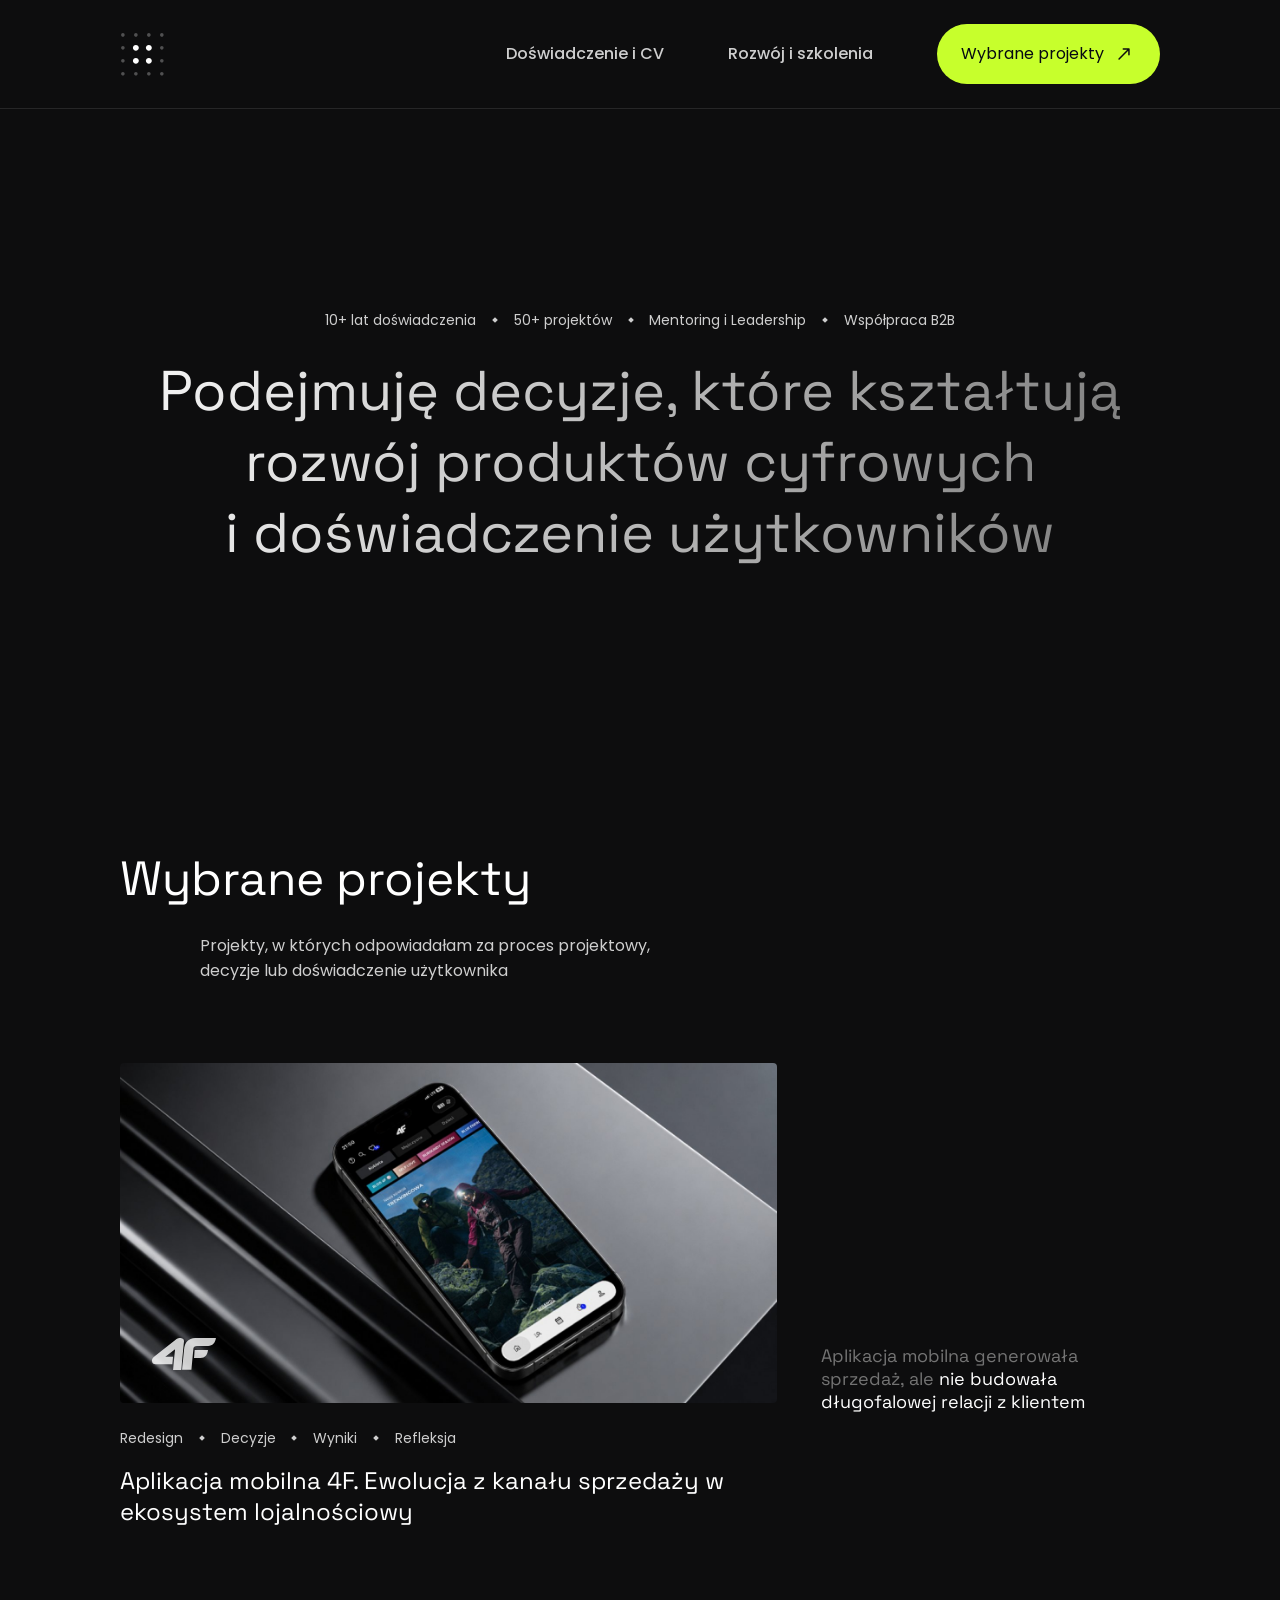
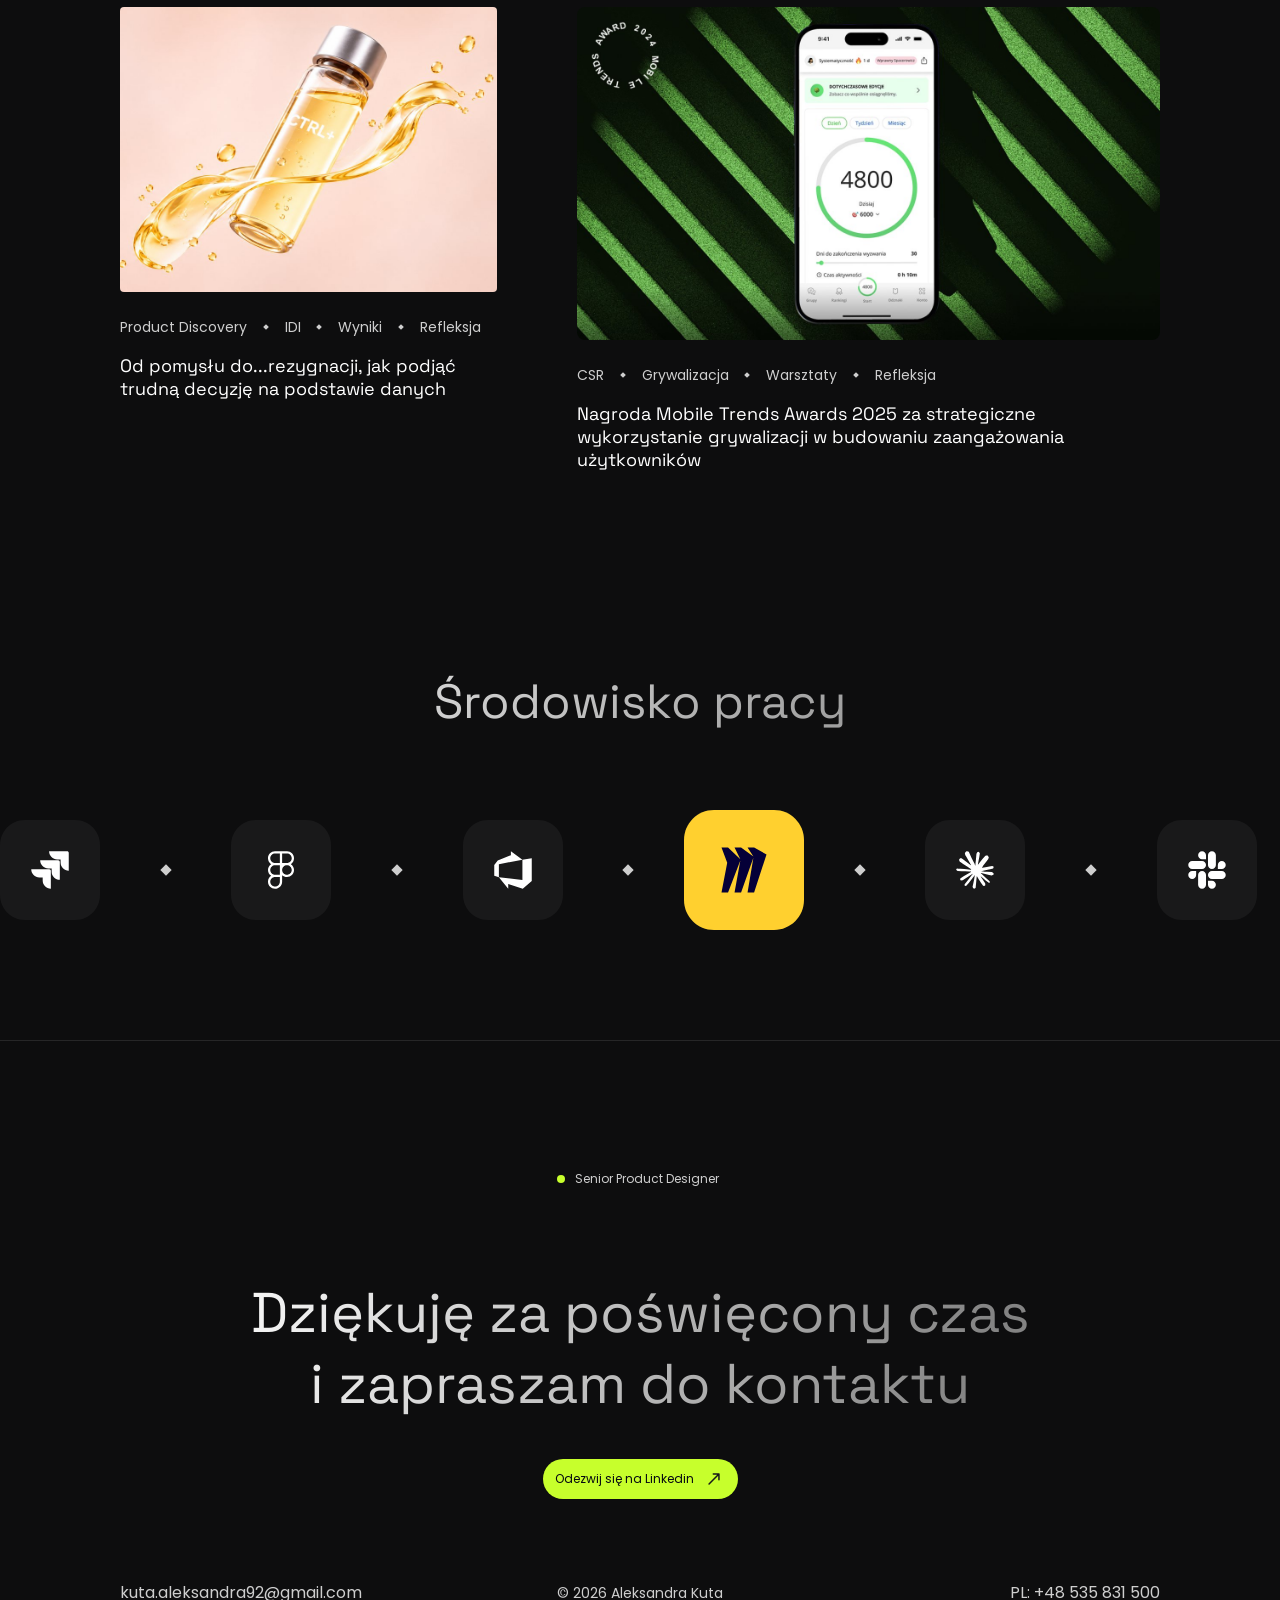
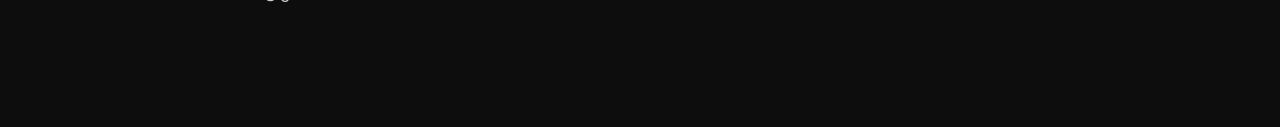
==== index.html @ 1fce52eb "Strona Główna - update" ====
<!DOCTYPE html>
<html lang="pl">
<head>
  <meta charset="UTF-8">
  <meta name="robots" content="noindex, nofollow">
  <meta name="viewport" content="width=device-width, initial-scale=1.0">
  <title>Aleksandra Kuta – Senior Product Designer</title>
  <meta name="description" content="Portfolio Aleksandry Kuty – Senior Product Designer i Team Leader. 10+ lat doświadczenia, 50+ projektów.">
  <link rel="icon" type="image/svg+xml" href="assets/favicon.svg">

  <!-- Fonty: Poppins (tekst, nawigacja) i Space Grotesk (nagłówki) -->
  <link rel="preconnect" href="https://fonts.googleapis.com">
  <link rel="preconnect" href="https://fonts.gstatic.com" crossorigin>
  <link href="https://fonts.googleapis.com/css2?family=Poppins:wght@400;500&family=Space+Grotesk:wght@400;500&display=swap" rel="stylesheet">

  <link rel="stylesheet" href="css/style.css?v=89">
</head>
<body class="page-home">

  <!-- ============ NAWIGACJA ============ -->
  <header class="site-header">
    <nav class="nav container" aria-label="Główna nawigacja">
      <a href="index.html" class="nav__logo" aria-label="Strona główna">
        <img src="assets/icons/logo.svg" alt="" width="44" height="44">
      </a>

      <button class="nav__toggle" type="button" aria-expanded="false" aria-controls="nav-menu" aria-label="Otwórz menu">
        <img src="assets/icons/menu.svg" alt="" width="24" height="24">
      </button>

      <div class="nav__menu" id="nav-menu">
        <a href="doswiadczenie.html" class="nav__link">Doświadczenie i CV</a>
        <a href="rozwoj.html" class="nav__link">Rozwój i szkolenia</a>
        <a href="#projekty" class="btn btn--cta">
          Wybrane projekty
          <img src="assets/icons/arrow-up-right.svg" alt="" width="24" height="24">
        </a>
      </div>
    </nav>
  </header>

  <main>
    <!-- ============ HEADER / HERO ============ -->
    <section class="hero" aria-labelledby="hero-title">
      <div class="hero__content container">
        <ul class="hero__tags" aria-label="W skrócie">
          <li>10+ lat doświadczenia</li>
          <li>50+ projektów</li>
          <li>Mentoring i Leadership</li>
          <li>Współpraca B2B</li>
        </ul>

        <h1 id="hero-title" class="hero__title">
          Podejmuję decyzje, które kształtują rozwój produktów cyfrowych i&nbsp;doświadczenie użytkowników
        </h1>
      </div>
    </section>

    <!-- ============ WYBRANE PROJEKTY ============ -->
    <section class="projects" id="projekty" aria-labelledby="projects-title">
      <div class="container projects__inner">
        <div class="section-head">
          <h2 id="projects-title" class="section-head__title">Wybrane projekty</h2>
          <p class="section-head__lead">Projekty, w których odpowiadałam za proces projektowy, decyzje lub doświadczenie użytkownika</p>
        </div>

        <!-- Projekt 1: 4F (duży kafel + tekst z prawej) -->
        <div class="projects__feature">
          <div class="project project--featured">
            <a href="projekty/4f.html" class="project__media" aria-label="Aplikacja mobilna 4F – zobacz projekt">
              <img src="assets/images/projekty/projekt-4f.jpg?v=2" alt="Aplikacja mobilna 4F na ekranie telefonu" width="758" height="392" loading="lazy">
              <img class="project__logo" src="assets/icons/logo-4f-kafel.svg" alt="" width="64" height="64">
            </a>
            <div class="project__body">
              <ul class="meta" aria-label="Zakres">
                <li>Redesign</li>
              <li>Decyzje</li>
              <li>Wyniki</li>
              <li>Refleksja</li>
              </ul>
              <h3 class="project__title">Aplikacja mobilna 4F. Ewolucja z kanału sprzedaży w ekosystem lojalnościowy</h3>
            </div>
          </div>
          <p class="projects__note"><span class="projects__note-muted">Aplikacja mobilna generowała sprzedaż, ale</span> nie budowała długofalowej relacji z&nbsp;klientem</p>
        </div>

        <div class="projects__row">
          <!-- Projekt 2: CTRL+ -->
          <div class="project project--small">
            <a href="projekty/ctrl.html" class="project__media" aria-label="CTRL+ – zobacz projekt">
              <img src="assets/images/projekty/projekt-ctrl.jpg?v=2" alt="Fiolka CTRL+ z płynem na różowym tle" width="435" height="329" loading="lazy">
            </a>
            <div class="project__body">
              <ul class="meta" aria-label="Zakres">
                <li>Product Discovery</li>
              <li>IDI</li>
              <li>Wyniki</li>
              <li>Refleksja</li>
              </ul>
              <h3 class="project__title">Od pomysłu do...rezygnacji, jak podjąć trudną decyzję na podstawie danych</h3>
            </div>
          </div>

          <!-- Projekt 3: Healthy Cities (Mobile Trends Awards) -->
          <div class="project project--large">
            <a href="projekty/healthy-cities.html" class="project__media" aria-label="Healthy Cities – zobacz projekt">
              <img src="assets/images/projekty/projekt-mta.jpg?v=2" alt="Ekran aplikacji z wyzwaniem krokowym i znakiem Mobile Trends Award 2024" width="685" height="392" loading="lazy">
            </a>
            <div class="project__body">
              <ul class="meta" aria-label="Zakres">
                <li>CSR</li>
              <li>Grywalizacja</li>
              <li>Warsztaty</li>
              <li>Refleksja</li>
              </ul>
              <h3 class="project__title">Nagroda Mobile Trends Awards 2025 za strategiczne wykorzystanie grywalizacji w budowaniu zaangażowania użytkowników</h3>
            </div>
          </div>
        </div>
      </div>
    </section>
    <!-- ============ ŚRODOWISKO PRACY ============ -->
    <section class="tools" aria-labelledby="tools-title">
      <div class="container">
        <h2 id="tools-title" class="tools__title">Środowisko pracy</h2>
      </div>
      <div class="tools__viewport" data-tools>
        <div class="tools__track">
          <ul class="tools__list" aria-label="Narzędzia">
            <li class="tool">
              <span class="tool__tile tool__tile--jira">
                <img class="tool__icon" src="assets/icons/narzedzia/kafle/jira.svg" alt="Jira" width="100" height="100">
                <img class="tool__icon tool__icon--color" src="assets/icons/narzedzia/kafle/jira-kolor.svg" alt="" width="100" height="100">
              </span>
            </li>
            <li class="tool">
              <span class="tool__tile tool__tile--figma">
                <img class="tool__icon" src="assets/icons/narzedzia/kafle/figma.svg" alt="Figma" width="100" height="100">
                <img class="tool__icon tool__icon--color" src="assets/icons/narzedzia/kafle/figma-kolor.svg" alt="" width="100" height="100">
              </span>
            </li>
            <li class="tool">
              <span class="tool__tile tool__tile--azure-devops">
                <img class="tool__icon" src="assets/icons/narzedzia/kafle/azure-devops.svg" alt="Azure DevOps" width="100" height="100">
                <img class="tool__icon tool__icon--color" src="assets/icons/narzedzia/kafle/azure-devops-kolor.svg" alt="" width="100" height="100">
              </span>
            </li>
            <li class="tool">
              <span class="tool__tile tool__tile--miro">
                <img class="tool__icon" src="assets/icons/narzedzia/kafle/miro.svg" alt="Miro" width="100" height="100">
                <img class="tool__icon tool__icon--color" src="assets/icons/narzedzia/kafle/miro-kolor.svg" alt="" width="100" height="100">
              </span>
            </li>
            <li class="tool">
              <span class="tool__tile tool__tile--claude">
                <img class="tool__icon" src="assets/icons/narzedzia/kafle/claude.svg" alt="Claude" width="100" height="100">
                <img class="tool__icon tool__icon--color" src="assets/icons/narzedzia/kafle/claude-kolor.svg" alt="" width="100" height="100">
              </span>
            </li>
            <li class="tool">
              <span class="tool__tile tool__tile--slack">
                <img class="tool__icon" src="assets/icons/narzedzia/kafle/slack.svg" alt="Slack" width="100" height="100">
                <img class="tool__icon tool__icon--color" src="assets/icons/narzedzia/kafle/slack-kolor.png" alt="" width="100" height="100">
              </span>
            </li>
            <li class="tool">
              <span class="tool__tile tool__tile--adobe">
                <img class="tool__icon" src="assets/icons/narzedzia/kafle/adobe.svg" alt="Adobe Creative Cloud" width="100" height="100">
                <img class="tool__icon tool__icon--color" src="assets/icons/narzedzia/kafle/adobe-kolor.svg" alt="" width="100" height="100">
              </span>
            </li>
          </ul>
          <ul class="tools__list" aria-hidden="true">
            <li class="tool">
              <span class="tool__tile tool__tile--jira">
                <img class="tool__icon" src="assets/icons/narzedzia/kafle/jira.svg" alt="" width="100" height="100">
                <img class="tool__icon tool__icon--color" src="assets/icons/narzedzia/kafle/jira-kolor.svg" alt="" width="100" height="100">
              </span>
            </li>
            <li class="tool">
              <span class="tool__tile tool__tile--figma">
                <img class="tool__icon" src="assets/icons/narzedzia/kafle/figma.svg" alt="" width="100" height="100">
                <img class="tool__icon tool__icon--color" src="assets/icons/narzedzia/kafle/figma-kolor.svg" alt="" width="100" height="100">
              </span>
            </li>
            <li class="tool">
              <span class="tool__tile tool__tile--azure-devops">
                <img class="tool__icon" src="assets/icons/narzedzia/kafle/azure-devops.svg" alt="" width="100" height="100">
                <img class="tool__icon tool__icon--color" src="assets/icons/narzedzia/kafle/azure-devops-kolor.svg" alt="" width="100" height="100">
              </span>
            </li>
            <li class="tool">
              <span class="tool__tile tool__tile--miro">
                <img class="tool__icon" src="assets/icons/narzedzia/kafle/miro.svg" alt="" width="100" height="100">
                <img class="tool__icon tool__icon--color" src="assets/icons/narzedzia/kafle/miro-kolor.svg" alt="" width="100" height="100">
              </span>
            </li>
            <li class="tool">
              <span class="tool__tile tool__tile--claude">
                <img class="tool__icon" src="assets/icons/narzedzia/kafle/claude.svg" alt="" width="100" height="100">
                <img class="tool__icon tool__icon--color" src="assets/icons/narzedzia/kafle/claude-kolor.svg" alt="" width="100" height="100">
              </span>
            </li>
            <li class="tool">
              <span class="tool__tile tool__tile--slack">
                <img class="tool__icon" src="assets/icons/narzedzia/kafle/slack.svg" alt="" width="100" height="100">
                <img class="tool__icon tool__icon--color" src="assets/icons/narzedzia/kafle/slack-kolor.png" alt="" width="100" height="100">
              </span>
            </li>
            <li class="tool">
              <span class="tool__tile tool__tile--adobe">
                <img class="tool__icon" src="assets/icons/narzedzia/kafle/adobe.svg" alt="" width="100" height="100">
                <img class="tool__icon tool__icon--color" src="assets/icons/narzedzia/kafle/adobe-kolor.svg" alt="" width="100" height="100">
              </span>
            </li>
          </ul>
          <ul class="tools__list" aria-hidden="true">
            <li class="tool">
              <span class="tool__tile tool__tile--jira">
                <img class="tool__icon" src="assets/icons/narzedzia/kafle/jira.svg" alt="" width="100" height="100">
                <img class="tool__icon tool__icon--color" src="assets/icons/narzedzia/kafle/jira-kolor.svg" alt="" width="100" height="100">
              </span>
            </li>
            <li class="tool">
              <span class="tool__tile tool__tile--figma">
                <img class="tool__icon" src="assets/icons/narzedzia/kafle/figma.svg" alt="" width="100" height="100">
                <img class="tool__icon tool__icon--color" src="assets/icons/narzedzia/kafle/figma-kolor.svg" alt="" width="100" height="100">
              </span>
            </li>
            <li class="tool">
              <span class="tool__tile tool__tile--azure-devops">
                <img class="tool__icon" src="assets/icons/narzedzia/kafle/azure-devops.svg" alt="" width="100" height="100">
                <img class="tool__icon tool__icon--color" src="assets/icons/narzedzia/kafle/azure-devops-kolor.svg" alt="" width="100" height="100">
              </span>
            </li>
            <li class="tool">
              <span class="tool__tile tool__tile--miro">
                <img class="tool__icon" src="assets/icons/narzedzia/kafle/miro.svg" alt="" width="100" height="100">
                <img class="tool__icon tool__icon--color" src="assets/icons/narzedzia/kafle/miro-kolor.svg" alt="" width="100" height="100">
              </span>
            </li>
            <li class="tool">
              <span class="tool__tile tool__tile--claude">
                <img class="tool__icon" src="assets/icons/narzedzia/kafle/claude.svg" alt="" width="100" height="100">
                <img class="tool__icon tool__icon--color" src="assets/icons/narzedzia/kafle/claude-kolor.svg" alt="" width="100" height="100">
              </span>
            </li>
            <li class="tool">
              <span class="tool__tile tool__tile--slack">
                <img class="tool__icon" src="assets/icons/narzedzia/kafle/slack.svg" alt="" width="100" height="100">
                <img class="tool__icon tool__icon--color" src="assets/icons/narzedzia/kafle/slack-kolor.png" alt="" width="100" height="100">
              </span>
            </li>
            <li class="tool">
              <span class="tool__tile tool__tile--adobe">
                <img class="tool__icon" src="assets/icons/narzedzia/kafle/adobe.svg" alt="" width="100" height="100">
                <img class="tool__icon tool__icon--color" src="assets/icons/narzedzia/kafle/adobe-kolor.svg" alt="" width="100" height="100">
              </span>
            </li>
          </ul>
        </div>
      </div>
    </section>
  </main>

  <!-- ============ STOPKA ============ -->
  <footer class="home-footer">
    <div class="container home-footer__inner">
      <p class="home-footer__tag"><span class="home-footer__dot" aria-hidden="true"></span>Senior Product Designer</p>
      <div class="home-footer__main">
        <p class="home-footer__title">Dziękuję za poświęcony czas i&nbsp;zapraszam do kontaktu</p>
        <a href="https://www.linkedin.com/in/aleksandrakuta92" class="btn btn--cta home-footer__cta" target="_blank" rel="noopener">
          Odezwij się na Linkedin
          <img src="assets/icons/arrow-up-right-dark.svg" alt="" width="24" height="24">
        </a>
      </div>
      <div class="home-footer__bottom">
        <a class="home-footer__contact" href="mailto:kuta.aleksandra92@gmail.com">kuta.aleksandra92@gmail.com</a>
        <p class="home-footer__copy">© 2026 Aleksandra Kuta</p>
        <a class="home-footer__contact home-footer__contact--end" href="tel:+48535831500">PL: +48 535 831 500</a>
      </div>
    </div>
  </footer>

  <script src="js/main.js?v=89"></script>
</body>
</html>
---- css/style.css ----
/* =========================================================
   Portfolio – Aleksandra Kuta
   Tokeny (zmienne) przeniesione 1:1 z Figmy (plik „Redesign”)
   ========================================================= */
:root {
  /* Kolory */
  --color-bg-primary: #0d0d0e;
  --color-bg-accent: #c7ff2c;
  --color-bg-secondary: #111112;
  --color-bg-surface: #161616;
  --color-surface-fill: #141517;
  --color-bg-tag: #181919;
  --color-border-subtle: #303031;
  --color-text-primary: #ffffff;
  --color-text-secondary: rgba(255, 255, 255, 0.8);
  --color-text-accent: #737373;
  --color-text-tertiary: #8f8f8f;
  --color-divider: #303031;
  --color-border-nav: rgba(255, 255, 255, 0.1);
  --color-button-secondary-bg-2: rgba(75, 84, 92, 0.4);
  --color-button-secondary-border: #4b545c;
  --color-button-secondary-bg: rgba(255, 255, 255, 0.05);
  --color-text-on-accent: #060a12;
  --color-accent-glow: rgba(215, 238, 149, 0.6);

  /* Typografia */
  --font-body: "Poppins", system-ui, sans-serif;
  --font-heading: "Space Grotesk", system-ui, sans-serif;
  --font-size-xs: 12px;
  --font-size-sm: 14px;
  --font-size-md: 16px;
  --font-size-lg: 24px;
  --font-size-2xl: 32px;
  --font-size-3xl: 48px;
  --font-size-4xl: 56px;

  /* Odstępy */
  --spacing-4: 4px;
  --spacing-8: 8px;
  --spacing-12: 12px;
  --spacing-16: 16px;
  --spacing-20: 20px;
  --spacing-24: 24px;
  --spacing-32: 32px;
  --spacing-40: 40px;
  --spacing-48: 48px;
  --spacing-56: 56px;
  --spacing-64: 64px;
  --spacing-80: 80px;
  --spacing-88: 88px;
  --spacing-100: 100px;
  --spacing-120: 120px;

  /* Zaokrąglenia */
  --radius-4: 4px;
  --radius-8: 8px;
  --radius-12: 12px;
  --radius-16: 16px;
  --radius-24: 24px;
  --radius-32: 32px;
  --radius-40: 40px;

  /* Layout */
  --page-max: none; /* 29.10: strona skaluje się na każdą szerokość, boki stałe 120 px (--page-gutter) */
  --page-gutter: var(--spacing-120);
}

/* ---------- Reset ---------- */
*, *::before, *::after { box-sizing: border-box; }
html, body { margin: 0; padding: 0; }
h1, p, ul { margin: 0; padding: 0; }
ul { list-style: none; }
img { display: block; max-width: 100%; }
a { color: inherit; text-decoration: none; }

body {
  background: var(--color-bg-primary);
  color: var(--color-text-primary);
  font-family: var(--font-body);
  font-size: var(--font-size-md);
  -webkit-font-smoothing: antialiased;
}

:focus-visible {
  outline: 2px solid var(--color-bg-accent);
  outline-offset: 4px;
  border-radius: 4px;
}

.container {
  width: 100%;
  max-width: var(--page-max);
  margin-inline: auto;
  padding-inline: var(--page-gutter);
}

/* ---------- Przycisk CTA ---------- */
.btn {
  display: inline-flex;
  align-items: center;
  justify-content: center;
  gap: var(--spacing-8);
  font-family: var(--font-body);
  font-size: var(--font-size-md);
  font-weight: 400;
  line-height: 28px;
  white-space: nowrap;
}
.btn--cta {
  padding: var(--spacing-16) var(--spacing-24);
  border-radius: var(--radius-32);
  background: var(--color-bg-accent);
  color: var(--color-text-on-accent);
}

/* ---------- Nawigacja ---------- */
.site-header {
  border-bottom: 1px solid var(--color-border-nav);
}
.nav {
  display: flex;
  align-items: center;
  gap: var(--spacing-64);
  padding-block: var(--spacing-24);
}
.nav__logo { flex: 1 0 0; }
.nav__logo img { width: 44px; height: 44px; }

.nav__menu {
  display: flex;
  align-items: center;
  gap: var(--spacing-64);
}
.nav__link {
  font-weight: 500;
  line-height: 28px;
  color: var(--color-text-secondary);
  white-space: nowrap;
}

.nav__toggle { display: none; }

/* ---------- Hero / header (Strona Główna) ---------- */
/* 12.11 – nowy header (Figma 3300:8854): wyśrodkowane tagi + tytuł, bez grafiki w tle; nawigacja leży na headerze */
.page-home .site-header {
  position: absolute;
  top: 0;
  left: 0;
  right: 0;
  z-index: 2;
}

.hero {
  display: flex;
  flex-direction: column;
  justify-content: center;
  height: 768px;
  padding-top: 108px; /* wysokość nawigacji; treść wyśrodkowana w pozostałej części (200 / 201 px jak w Figmie) */
  background: var(--color-bg-primary);
}
.hero__content {
  display: flex;
  flex-direction: column;
  align-items: center;
  gap: var(--spacing-24);
  text-align: center;
}
/* Tagi oddzielone kwadratami 4×4 obróconymi o 45° (romby) */
.hero__tags,
.meta {
  display: flex;
  flex-wrap: wrap;
  align-items: center;
  gap: var(--spacing-8) var(--spacing-16);
  font-size: var(--font-size-sm);
  line-height: 22px;
  color: var(--color-text-secondary);
}
.hero__tags { justify-content: center; }
.hero__tags > li,
.meta > li {
  display: flex;
  align-items: center;
  gap: var(--spacing-16);
  white-space: nowrap;
}
.hero__tags > li + li::before,
.meta > li + li::before {
  content: "";
  flex: none;
  width: 4px;
  height: 4px;
  margin-inline: 0.83px; /* romb ma 5,66 px szerokości – odstępy jak w Figmie */
  background: rgba(255, 255, 255, 0.8);
  transform: rotate(45deg);
}
.hero__title {
  max-width: 1200px;
  font-family: var(--font-heading);
  font-size: var(--font-size-4xl);
  font-weight: 400;
  line-height: normal;
  background-image: linear-gradient(102.6deg, #f7f7f7 0.64%, #838383 92.03%);
  -webkit-background-clip: text;
  background-clip: text;
  color: transparent;
}

/* ---------- Sekcja: Wybrane projekty (12.11 – Figma 2981:7096) ---------- */
.projects { background: var(--color-bg-primary); }
.projects__inner {
  display: flex;
  flex-direction: column;
  gap: var(--spacing-80);
  padding-top: var(--spacing-80);
  padding-bottom: var(--spacing-120);
}

.section-head {
  display: flex;
  flex-direction: column;
  gap: var(--spacing-24);
}
.section-head__title {
  margin: 0;
  font-family: var(--font-heading);
  font-size: var(--font-size-3xl);
  font-weight: 400;
  line-height: normal;
}
.section-head__lead {
  max-width: 538px;
  padding-left: var(--spacing-80);
  color: var(--color-text-secondary);
  line-height: normal;
}

/* Kafel projektu */
.project {
  display: flex;
  flex-direction: column;
  gap: var(--spacing-24);
  color: var(--color-text-primary);
}
.project__media {
  position: relative;
  display: block;
  overflow: hidden;
  border-radius: var(--radius-4);
  background: var(--color-bg-surface);
}
.project__media img {
  width: 100%;
  height: 100%;
  object-fit: cover;
}
/* Logo 4F na zdjęciu (64 px, krycie 80%, 32 px od lewej, 19 px od dołu) */
.project__media .project__logo {
  position: absolute;
  left: var(--spacing-32);
  bottom: 4.847%; /* 19 z 392 – skaluje się razem z kaflem */
  width: 64px;
  height: 64px;
  opacity: 0.8;
}
.project__body {
  display: flex;
  flex-direction: column;
  gap: var(--spacing-16);
}
.project__title {
  margin: 0;
  font-family: var(--font-heading);
  font-size: 18px;
  font-weight: 400;
  line-height: normal;
}

/* 1. Kafel 4F + tekst z prawej, wyrównane do dołu */
.projects__feature {
  display: flex;
  align-items: flex-end;
  gap: 44px;
}
.project--featured { flex: 0 0 63.1667%; } /* 758 z 1200 – skaluje się z szerokością strony */
.project--featured .project__media { height: auto; aspect-ratio: 758 / 392; }
.project--featured .project__body { padding-right: var(--spacing-40); }
.project--featured .meta { max-width: 398px; }
.project--featured .project__title { font-size: var(--font-size-lg); }
.projects__note {
  flex: 1 0 0;
  padding: 0 var(--spacing-64) 114px 0;
  font-family: var(--font-heading);
  font-size: 18px;
  line-height: normal;
}
.projects__note-muted { color: var(--color-text-accent); }

/* 2. i 3. – rząd dwóch kafli */
.projects__row {
  display: flex;
  align-items: flex-start;
  gap: var(--spacing-80);
}
.project--small { flex: 0 0 36.25%; } /* 435 z 1200 */
.project--small .project__media { height: auto; aspect-ratio: 435 / 329; }
.project--large { flex: 1 0 0; }
.project--large .project__media { height: auto; aspect-ratio: 685 / 392; border-radius: var(--radius-8); }

/* ---------- Sekcja: Środowisko pracy (12.11 – Figma 3395:4577 / kolor 3395:4617 / środek 3395:4729) ---------- */
/* Pasek kafli przesuwa się sam w pętli (jak cytaty CTRL+); kafel na środku ekranu powiększa się o 20% i przechodzi w wersję kolorową (js/main.js [data-tools]) */
.tools {
  display: flex;
  flex-direction: column;
  gap: var(--spacing-48);
  padding-block: var(--spacing-80);
  background: var(--color-bg-primary);
}
.tools__title {
  margin: 0;
  font-family: var(--font-heading);
  font-size: var(--font-size-3xl);
  font-weight: 400;
  line-height: normal;
  text-align: center;
  background-image: linear-gradient(127.97deg, #f7f7f7 0.64%, #838383 92.03%);
  -webkit-background-clip: text;
  background-clip: text;
  color: transparent;
}
.tools__viewport { overflow: hidden; padding-block: var(--spacing-40); }
.tools__track {
  display: flex;
  width: max-content;
  animation: tools-scroll 40.5s linear infinite; /* ok. 40 px/s jak cytaty CTRL+ (zestaw 7 kafli = 1619 px), kafel co ok. 5,8 s */
}
.tools__list { display: flex; align-items: center; }
/* Kafel 100 + 60 + romb 8×8 (11,31 px) + 60 */
.tool {
  display: flex;
  align-items: center;
  gap: 60px;
  padding-right: 60px;
}
.tool::after {
  content: "";
  flex: none;
  width: 8px;
  height: 8px;
  margin-inline: 1.66px; /* romb ma 11,31 px szerokości */
  background: rgba(255, 255, 255, 0.8);
  transform: rotate(45deg);
}
.tool__tile {
  position: relative;
  display: block;
  flex: none;
  width: 100px;
  height: 100px;
  transition: transform 0.6s cubic-bezier(.22, 1, .36, 1);
}
.tool__icon {
  position: absolute;
  inset: 0;
  width: 100px;
  height: 100px;
  max-width: none;
}
.tool__icon--color {
  opacity: 0;
  transition: opacity 0.6s ease;
}
.tool.is-active .tool__tile { transform: scale(1.2); }
.tool.is-active .tool__icon--color { opacity: 1; }
@keyframes tools-scroll { to { transform: translateX(-33.3333%); } }

/* ---------- Stopka Strony Głównej (12.11 – Figma 3395:3358) ---------- */
.home-footer {
  border-top: 1px solid var(--color-border-nav);
  background: var(--color-bg-primary);
}
.home-footer__inner {
  display: flex;
  flex-direction: column;
  align-items: center;
  gap: var(--spacing-80);
  padding-block: var(--spacing-120);
}
.home-footer__tag {
  display: flex;
  align-items: center;
  gap: 10px;
  padding: var(--spacing-8) var(--spacing-16) var(--spacing-8) var(--spacing-12);
  font-size: var(--font-size-xs);
  line-height: 20px;
  color: var(--color-text-secondary);
  white-space: nowrap;
}
.home-footer__dot {
  flex: none;
  width: 8px;
  height: 8px;
  border-radius: 50%;
  background: var(--color-bg-accent);
}
.home-footer__main {
  display: flex;
  flex-direction: column;
  align-items: center;
  gap: var(--spacing-40);
  width: 100%;
}
.home-footer__title {
  max-width: 800px;
  font-family: var(--font-heading);
  font-size: var(--font-size-4xl);
  font-weight: 400;
  line-height: normal;
  text-align: center;
  background-image: linear-gradient(102.6deg, #f7f7f7 0.64%, #838383 92.03%);
  -webkit-background-clip: text;
  background-clip: text;
  color: transparent;
}
/* Przycisk CTA, rozmiar small */
.home-footer__cta {
  padding: var(--spacing-8) var(--spacing-12);
  font-size: var(--font-size-xs);
  line-height: 20px;
}
.home-footer__bottom {
  display: flex;
  align-items: center;
  justify-content: space-between;
  gap: var(--spacing-24);
  width: 100%;
}
.home-footer__contact {
  flex: 1 0 0;
  line-height: 28px;
  color: var(--color-text-secondary);
}
.home-footer__contact--end { text-align: right; }
.home-footer__copy {
  font-size: var(--font-size-sm);
  line-height: 22px;
  color: var(--color-text-secondary);
  white-space: nowrap;
}

/* ---------- Case study: header ---------- */
.case-hero {
  display: flex;
  flex-direction: column;
  padding-bottom: var(--spacing-80);
}
.case-hero__content {
  display: flex;
  flex-direction: column;
  align-items: flex-start;
  gap: var(--spacing-8);
  padding-block: var(--spacing-64);
}
.case-hero__heading {
  display: flex;
  flex-direction: column;
  align-items: flex-start;
  gap: var(--spacing-8);
  width: 100%;
}
.case-hero__logo {
  display: flex;
  align-items: center;
  justify-content: center;
  width: 64px;
  height: 64px;
  border-radius: var(--radius-16);
  background: var(--color-button-secondary-bg);
}
.case-hero__logo img { width: 40px; height: 40px; }

.case-hero__title {
  font-family: var(--font-heading);
  font-size: var(--font-size-3xl);
  width: 100%;
  font-weight: 400;
  line-height: normal;
  background: linear-gradient(121.6deg, #f7f7f7 0.64%, #838383 92.03%);
  -webkit-background-clip: text;
  background-clip: text;
  -webkit-text-fill-color: transparent;
  color: transparent;
}

.case-info {
  display: flex;
  flex-wrap: wrap;
  align-items: flex-start;
  gap: var(--spacing-24);
  margin: 0;
  padding-top: var(--spacing-16);
}
.case-info__item { display: flex; flex-direction: column; }
.case-info dt {
  font-size: var(--font-size-sm);
  line-height: normal;
  color: var(--color-text-accent);
}
.case-info dd {
  margin: 0;
  font-weight: 500;
  line-height: 28px;
  white-space: nowrap;
}

/* Header CTRL+ (3156:3764 / 3156:3675): bez logo, kąt gradientu tytułu z makiety, kadr zdjęcia na mobile */
.case-hero--ctrl .case-hero__media img { object-position: center; }

/* Header 4F – układ web (makieta 29.10, 3042:17963): logo + tytuł 56 px po lewej, informacje w kolumnie po prawej */
@media (min-width: 901px) {
  .case-hero__content {
    flex-direction: row;
    align-items: flex-end;
    gap: var(--spacing-80);
  }
  .case-hero__heading { flex: 1 0 0; min-width: 0; gap: var(--spacing-40); }
  .case-hero__title {
    font-size: var(--font-size-4xl);
    background-image: linear-gradient(98.73deg, #f7f7f7 0.64%, #838383 92.03%);
  }
  .case-info {
    flex: none;
    flex-direction: column;
    flex-wrap: nowrap;
  }
  /* CTRL+ (makieta 30.10): informacje wyrównane do góry tytułu, odstęp 100 */
  .case-hero--ctrl .case-hero__content { gap: var(--spacing-64); padding-top: var(--spacing-120); } /* 01.11: wg pełnej makiety 3153:3224 – informacje wyrównane do dołu (jak 4F), gap 64, padding górny 120 */
  .case-hero--ctrl .case-hero__title { background-image: linear-gradient(100.08deg, #f7f7f7 0.64%, #838383 92.03%); }
}

.case-hero__media { flex: none; }
.case-hero__media picture {
  position: relative;
  display: block;
  aspect-ratio: 1200 / 544; /* skaluje się z szerokością strony (na 1440 = 1200×544) */
}
.case-hero__media img {
  width: 100%;
  height: 100%;
  object-fit: cover;
  object-position: top;
  border-radius: var(--radius-4);
  background: #09090a;
}


/* Przycisk drugorzędny (typ=secondary) – obramowanie 1px mieści się w wymiarach z Figmy */
.btn--secondary {
  padding: calc(var(--spacing-16) - 1px) calc(var(--spacing-24) - 1px);
  border: 1px solid var(--color-button-secondary-border);
  border-radius: var(--radius-32);
  background: var(--color-button-secondary-bg-2);
  color: var(--color-text-primary);
}

/* ---------- Doświadczenie i CV: header ---------- */
.cv-hero__content {
  flex-direction: row;
  align-items: flex-end;
  gap: var(--spacing-64);
}
.cv-hero__text {
  flex: 1 0 0;
  display: flex;
  flex-direction: column;
  gap: var(--spacing-8);
}
.cv-hero__eyebrow {
  font-family: var(--font-heading);
  font-size: 18px;
  line-height: normal;
  color: var(--color-text-tertiary);
}
.cv-hero__title {
  font-family: var(--font-heading);
  font-size: var(--font-size-3xl);
  font-weight: 400;
  line-height: normal;
  background-image: linear-gradient(121.6deg, #f7f7f7 0.64%, #838383 92.03%);
  -webkit-background-clip: text;
  background-clip: text;
  color: transparent;
}
.cv-hero__media picture { display: block; height: 100%; }
.cv-hero__media img { background: none; object-position: center; border-radius: var(--radius-40); } /* CV: bez zmian (zmiana radiusa dotyczy tylko 4F) */


/* ---------- Tag z indykatorem (badge) ---------- */
.badge {
  display: inline-flex;
  align-items: center;
  gap: 10px;
  padding: 11px 15px; /* 12/16 w Figmie – obramowanie 1px mieści się w wymiarach */
  border: 1px solid var(--color-border-subtle);
  border-radius: var(--radius-24);
  background: var(--color-bg-tag);
  font-size: var(--font-size-sm);
  line-height: 22px;
  white-space: nowrap;
}

/* ---------- Doświadczenie: lista rozwijana ---------- */
.experience__inner {
  display: flex;
  flex-direction: column;
  gap: var(--spacing-64);
  padding-block: var(--spacing-80);
}
.experience__head {
  display: flex;
  align-items: flex-start;
  gap: var(--spacing-8);
}
.experience__heading {
  flex: 1 0 0;
  display: flex;
  flex-direction: column;
  gap: var(--spacing-8);
  line-height: normal;
}
.experience__eyebrow {
  font-family: var(--font-heading);
  font-size: 18px;
  color: var(--color-text-secondary);
}
.experience__title {
  margin: 0;
  font-family: var(--font-heading);
  font-size: var(--font-size-3xl);
  font-weight: 500;
}

.jobs {
  display: flex;
  flex-direction: column;
  gap: var(--spacing-8);
}
.job {
  display: flex;
  flex-direction: column;
  border-radius: var(--radius-8);
  overflow: hidden;
}
.job[open] { gap: var(--spacing-4); }

.job__head {
  display: flex;
  align-items: center;
  gap: var(--spacing-24);
  padding: var(--spacing-24) var(--spacing-32);
  background: var(--color-bg-surface);
  list-style: none;
  cursor: pointer;
}
.job__head::-webkit-details-marker { display: none; }

.job__logo {
  flex: none;
  display: flex;
  align-items: center;
  justify-content: center;
  width: 64px;
  height: 64px;
  border-radius: var(--radius-16);
  background: var(--color-button-secondary-bg);
}
.job__logo--goodylabs img { width: 35.835px; height: 22.306px; }
.job__logo--unit4 img { width: 40px; height: 23.22px; }
.job__logo--jojo img { width: 40px; height: 40px; border-radius: 4px; object-fit: contain; }

.job__info {
  flex: 1 0 0;
  display: flex;
  flex-direction: column;
  gap: var(--spacing-4);
  white-space: nowrap;
}
.job__name {
  font-family: var(--font-heading);
  font-size: var(--font-size-2xl);
  font-weight: 500;
  line-height: normal;
}
.job__dates {
  line-height: 28px;
  color: var(--color-text-accent);
}

.job__chevron { flex: none; width: 24px; height: 24px; }
.job__chevron--up,
.job[open] .job__chevron--down { display: none; }
.job[open] .job__chevron--up { display: block; }

.job__body {
  display: flex;
  flex-direction: column;
  gap: var(--spacing-24);
  padding: var(--spacing-24) 168px var(--spacing-24) var(--spacing-32);
  background: var(--color-bg-surface);
  font-size: var(--font-size-sm);
  line-height: 22px;
}
.job__desc { color: var(--color-text-secondary); }
.job__roles {
  padding-left: var(--spacing-16);
  border-left: 1px solid var(--color-border-subtle);
}
.job__role {
  display: flex;
  flex-direction: column;
  padding-bottom: var(--spacing-20);
  white-space: nowrap;
}
.job__role:last-child { padding-bottom: 0; }
.job__role-title { font-weight: 500; }
.job__role-dates { color: var(--color-text-accent); }

/* ---------- Edukacja (kafle uczelni) ---------- */
.education__inner {
  display: flex;
  align-items: flex-start;
  gap: var(--spacing-24);
  padding-block: var(--spacing-80);
}
.education__heading {
  flex: 1 1 0;
  min-width: 0;
  display: flex;
  flex-direction: column;
  gap: var(--spacing-8);
  line-height: normal;
}
.schools {
  flex: none;
  display: flex;
  align-items: stretch;
  gap: var(--spacing-24);
}
.school {
  display: flex;
  flex-direction: column;
  gap: var(--spacing-16);
  width: 365px;
  min-height: 403px;
  padding: var(--spacing-40) var(--spacing-32);
  border-radius: var(--radius-8);
  background: var(--color-bg-surface);
}
.school__logo {
  flex: none;
  display: flex;
  align-items: center;
  justify-content: center;
  width: 64px;
  height: 64px;
  border: 1px solid var(--color-border-nav);
  border-radius: var(--radius-16);
  background: var(--color-button-secondary-bg);
}
.school__logo--ue { width: 24px; height: 22.973px; }
.school__logo--ul { width: 24px; height: 28.5px; }
.school__name {
  flex: 1 0 auto;
  margin: 0;
  font-family: var(--font-heading);
  font-size: var(--font-size-2xl);
  font-weight: 500;
  line-height: normal;
}
.school__info {
  display: flex;
  flex-direction: column;
  gap: 10px;
  padding-top: 25px;
  border-top: 1px solid var(--color-border-subtle);
}
.school__field { line-height: 28px; }
.school__degree {
  font-size: var(--font-size-xs);
  line-height: 20px;
  color: var(--color-text-secondary);
}

/* ---------- Rozwój i nauka (kafle szkoleń) ---------- */
.trainings__inner {
  display: flex;
  flex-direction: column;
  gap: var(--spacing-88);
  padding-block: var(--spacing-80);
}
.trainings__heading {
  display: flex;
  flex-direction: column;
  gap: var(--spacing-8);
  line-height: normal;
}
.trainings__list {
  display: grid;
  grid-template-columns: repeat(2, minmax(0, 1fr));
  gap: var(--spacing-88) var(--spacing-64);
  align-items: start;
}
.training { display: flex; flex-direction: column; }
.training--offset { padding-top: var(--spacing-64); }
.training__media {
  aspect-ratio: 568 / 480;
  border-radius: var(--radius-8); /* zmiana Oli 26.10 (w Figmie 16) */
  overflow: hidden;
  background: var(--color-surface-fill);
}
.training__media img {
  display: block;
  width: 100%;
  height: 100%;
  object-fit: cover;
}
.training__body {
  display: flex;
  flex-direction: column;
  gap: var(--spacing-16);
  padding-top: var(--spacing-32);
}
/* W makiecie opisy w 1. rzędzie mają stałą wysokość 244 px, w 2. rzędzie – dopasowaną do treści */
.training:nth-child(-n+2) .training__body { min-height: 244px; }
.training__meta {
  display: flex;
  flex-wrap: wrap;
  align-items: center;
  gap: var(--spacing-8) var(--spacing-16);
  height: 24px;
  color: var(--color-text-tertiary);
}
.training__meta img { width: 10.248px; height: 10.416px; }
.training__dates { line-height: normal; white-space: nowrap; }
.training__org { flex: 1 0 0; font-weight: 500; line-height: 28px; }
/* „[ation] center” – celowo wyróżniona część nazwy (web i mobile: Medium 16/28, reszta Regular) */
.training__org--mixed { font-weight: 400; }
.training__org b { font-size: var(--font-size-md); font-weight: 500; line-height: 28px; }
.training__title {
  margin: 0 0 calc(var(--spacing-8) - var(--spacing-16));
  font-family: var(--font-heading);
  font-size: var(--font-size-2xl);
  font-weight: 500;
  line-height: normal;
}
.training__desc {
  line-height: 28px;
  color: var(--color-text-secondary);
}
.trainings__more {
  align-self: center;
  display: flex;
  align-items: center;
  justify-content: center;
  aspect-ratio: 568 / 480;
  border-radius: var(--radius-8); /* zmiana Oli 26.10 (w Figmie 16) */
  background: var(--color-surface-fill);
}

/* ---------- Case study: nawigacja sekcji (sticky, makieta 28–29.10: web 3106:2405, mobile 3042:18113) ----------
   Pasek przykleja się do góry po przewinięciu headera. Przy przewijaniu w dół jest widoczny w całości,
   przy przewijaniu w górę kurczy się do samej linii z akcentem pod aktywną pozycją
   (.is-collapsed, makieta 3110:2984). Aktywny link (.is-active) = sekcja, w której jesteśmy. Klasy ustawia js/main.js. */
.case-nav {
  position: sticky;
  top: 0;
  z-index: 10;
  background: var(--color-bg-surface);
  box-shadow: inset 0 -1px 0 var(--color-border-nav); /* linia na dole; podkreślenie aktywnego linku leży na niej */
}
/* zwinięty: pasek wysuwa się w górę tak, że widać tylko dolne 4 px – linię i podkreślenie aktywnego linku */
.case-nav.is-collapsed { transform: translateY(calc(-100% + 4px)); }
.case-nav__bar {
  max-width: var(--page-max);
  margin-inline: auto;
  padding: var(--spacing-24) var(--page-gutter) 0;
  overflow-x: auto;
  scrollbar-width: none;
}
.case-nav__bar::-webkit-scrollbar { display: none; }
.case-nav__list {
  display: flex;
  gap: var(--spacing-16);
  width: max-content;
}
.case-nav__link {
  display: flex;
  flex-direction: column;
  padding-bottom: 20px; /* + 4 px podkreślenia = 24 */
  border-bottom: 4px solid transparent;
  font-size: var(--font-size-sm);
  line-height: 22px;
  color: var(--color-text-secondary);
  white-space: nowrap;
}
/* rezerwuje szerokość pogrubionej wersji, żeby linki nie przesuwały się przy zmianie aktywnego */
.case-nav__link::after {
  content: attr(data-label);
  height: 0;
  overflow: hidden;
  visibility: hidden;
  font-weight: 500;
}
.case-nav__link.is-active {
  font-weight: 500;
  color: var(--color-text-primary);
  border-bottom-color: var(--color-bg-accent); /* 4 px (29.10 – grubsze niż wcześniej 1 px) */
}
/* sekcje nie chowają się pod paskiem po kliknięciu w link */
.case-nav ~ section[id] { scroll-margin-top: 70px; }

/* ---------- Case study: wspólny rząd 3 kafli (Kontekst zmian, Strategia) ---------- */
.case-tiles {
  display: flex;
  align-items: stretch;
  gap: var(--spacing-40);
}
.case-tiles > li {
  flex: 1 0 0;
  min-width: 0;
  display: flex;
  flex-direction: column;
  gap: var(--spacing-32);
  padding: var(--spacing-40);
  border-radius: var(--radius-16);
}

/* ---------- Case study: Kontekst zmian ---------- */
.case-context { background: var(--color-bg-secondary); }
.case-context__inner {
  display: flex;
  flex-direction: column;
  gap: var(--spacing-56);
  padding-block: var(--spacing-80);
}
.case-context__top {
  display: flex;
  align-items: flex-start;
  gap: var(--spacing-120);
}
.case-context__title {
  flex: 0 1 660px;
  margin: 0;
  font-family: var(--font-heading);
  font-size: var(--font-size-3xl);
  font-weight: 400; /* 30.10: nagłówki sekcji 4F na webie ujednolicone – 48 Regular */
  line-height: normal;
}
.case-context__lead {
  flex: 0 1 420px;
  line-height: 28px;
  color: var(--color-text-secondary);
}
.challenge { background: var(--color-bg-primary); }
.challenge__head {
  flex: 1 0 auto;
  display: flex;
  align-items: flex-start;
  gap: var(--spacing-24);
}
.challenge__text {
  flex: 1 0 0;
  display: flex;
  flex-direction: column;
  gap: var(--spacing-8);
}
.challenge__label,
.challenge__num,
.challenge__desc {
  font-size: var(--font-size-sm);
  line-height: 22px;
  color: var(--color-text-tertiary);
}
.challenge__title {
  margin: 0;
  font-family: var(--font-heading);
  font-size: var(--font-size-lg);
  font-weight: 400;
  line-height: normal;
}

/* ---------- Case study: Strategia ---------- */
.case-strategy__inner {
  display: flex;
  flex-direction: column;
  gap: var(--spacing-56);
  padding-block: var(--spacing-80);
}
.case-strategy__top {
  display: flex;
  flex-direction: column;
  gap: var(--spacing-24);
  max-width: 800px;
  font-family: var(--font-heading);
  line-height: normal;
}
.case-strategy__eyebrow {
  font-size: 18px;
  color: var(--color-text-secondary);
}
.case-strategy__title {
  margin: 0;
  font-size: var(--font-size-3xl);
  font-weight: 400;
}
.case-strategy__accent { color: var(--color-bg-accent); }
.decision {
  background: var(--color-bg-secondary);
}
.decision__icon {
  display: flex;
  align-items: center;
  justify-content: center;
  width: 64px;
  height: 64px;
  border-radius: var(--radius-16);
  background: var(--color-button-secondary-bg);
}
.decision__icon img { width: 24px; height: 24px; }
.decision__title {
  margin: calc(var(--spacing-24) - var(--spacing-32)) 0 0; /* ikona–tytuł 24, tytuł–opis 32 */
  font-family: var(--font-heading);
  font-size: var(--font-size-lg);
  font-weight: 400;
  line-height: normal;
}
.decision__desc {
  font-size: var(--font-size-sm);
  line-height: 22px;
  color: var(--color-text-tertiary);
}

/* ---------- Case study: Decyzja (tekst + zdjęcie + korzyści) ---------- */
.case-decision__inner {
  display: flex;
  flex-direction: column;
  gap: var(--spacing-56);
  padding-top: var(--spacing-80); /* w makiecie brak odstępu na dole sekcji */
}
.case-decision__top {
  display: flex;
  align-items: flex-start;
  gap: var(--spacing-120);
}
.case-decision__text {
  flex: 1 0 0;
  min-width: 0;
  display: flex;
  flex-direction: column;
  gap: var(--spacing-24);
}
.case-decision__eyebrow {
  font-family: var(--font-heading);
  font-size: 18px;
  line-height: normal;
  color: var(--color-text-secondary);
}
.case-decision__title {
  margin: 0;
  font-family: var(--font-heading);
  font-size: var(--font-size-3xl);
  font-weight: 400;
  line-height: normal;
}
.case-decision__lead {
  line-height: 28px;
  color: var(--color-text-secondary);
}
.case-decision__media {
  flex: 0 1 516px;
  aspect-ratio: 516 / 478;
  border-radius: var(--radius-8);
  overflow: hidden;
  background: var(--color-bg-surface);
}
.case-decision__media img {
  display: block;
  width: 100%;
  height: 100%;
  object-fit: cover;
}
.case-decision__divider {
  width: 100%;
  height: 1px;
  margin: 0;
  border: 0;
  background: var(--color-border-nav);
}
.benefits {
  display: flex;
  align-items: flex-start;
  gap: 48px;
}
.benefit {
  flex: 0 1 368px;
  min-width: 0;
  display: flex;
  flex-direction: column;
  gap: var(--spacing-24);
}
.benefit__icon { display: block; width: 24px; height: 24px; }
.benefit__text {
  display: flex;
  flex-direction: column;
  gap: var(--spacing-12);
}
.benefit__title {
  margin: 0;
  font-family: var(--font-heading);
  font-size: var(--font-size-lg);
  font-weight: 500;
  line-height: normal;
}
.benefit__desc {
  line-height: 28px;
  color: var(--color-text-secondary);
}

/* ---------- Case study: Decyzja II – przed / po (slider) ---------- */
.case-ba__inner {
  display: flex;
  flex-direction: column;
  gap: var(--spacing-56);
  padding-block: var(--spacing-80);
}
.case-ba__top {
  display: flex;
  flex-direction: column;
  gap: var(--spacing-24);
  max-width: 660px;
}
.case-ba__heading {
  margin: 0;
  font-family: var(--font-heading);
  font-size: var(--font-size-3xl);
  font-weight: 400;
  line-height: normal;
}
.ba__slide {
  display: flex;
  flex-direction: column;
  align-items: center;
  gap: var(--spacing-40);
}
.ba__slide[hidden] { display: none; }
.ba__images {
  display: flex;
  gap: var(--spacing-12);
  width: 100%;
}
.ba__box {
  position: relative;
  flex: 1 0 0;
  min-width: 0;
  aspect-ratio: 594 / 560;
  margin: 0;
  border-radius: var(--radius-16);
  overflow: hidden;
  background: var(--color-bg-surface);
}
.ba__box img {
  display: block;
  width: 100%;
  height: 100%;
  object-fit: cover;
}
.ba__label {
  position: absolute;
  top: var(--spacing-32);
  left: var(--spacing-32);
  font-family: var(--font-heading);
  line-height: 22px;
}
.ba__arrow {
  position: absolute;
  top: 50%;
  display: flex;
  align-items: center;
  justify-content: center;
  width: 64px;
  height: 64px;
  padding: 0;
  border: 0;
  border-radius: var(--radius-16);
  background: #222222;
  color: var(--color-text-primary);
  cursor: pointer;
  transform: translateY(-50%);
}
.ba__arrow svg { width: 24px; height: 24px; }
.ba__arrow--prev { left: var(--spacing-32); }
.ba__arrow--next { right: var(--spacing-32); }
.ba__content {
  display: flex;
  flex-direction: column;
  align-items: center;
  gap: var(--spacing-16);
  width: 100%;
  text-align: center;
}
.ba__text {
  display: flex;
  flex-direction: column;
  gap: var(--spacing-8);
  width: 100%;
}
.ba__eyebrow {
  font-family: var(--font-heading);
  font-size: 13px;
  line-height: 19.5px;
  letter-spacing: 1.3px;
  text-transform: uppercase;
  color: rgba(255, 255, 255, 0.7);
}
.ba__title {
  margin: 0;
  font-family: var(--font-heading);
  font-size: var(--font-size-lg);
  font-weight: 400;
  line-height: normal;
}
.ba__desc {
  line-height: 28px;
  color: var(--color-text-tertiary);
}
.ba__stepper {
  display: flex;
  gap: 10px;
  padding: 5px 13px;
}
.ba__step {
  width: 16px;
  height: 8px;
  border-radius: var(--radius-24);
  background: var(--color-button-secondary-bg-2);
}
.ba__step.is-active { width: 48px; background: var(--color-bg-accent); }

/* ---------- Case study: Decyzja III – lista, grafika po najechaniu (web) ---------- */
.case-features__inner {
  display: flex;
  flex-direction: column;
  gap: var(--spacing-40);
  padding-block: var(--spacing-80);
}
.case-features__top {
  display: flex;
  flex-direction: column;
  gap: var(--spacing-24);
}
.feature {
  display: flex;
  align-items: center;
  gap: var(--spacing-40);
  padding: var(--spacing-40) var(--spacing-32);
  border-bottom: 1px solid var(--color-border-nav);
}
.feature__media {
  flex: none;
  width: 200px;
  height: 200px;
  border-radius: var(--radius-8);
  overflow: hidden;
  background: var(--color-bg-surface);
}
.feature__media img { display: block; width: 100%; height: 100%; object-fit: cover; }
.feature__text {
  flex: 1 0 0;
  min-width: 0;
  display: flex;
  flex-direction: column;
  gap: 10px;
}
.feature__label {
  font-family: var(--font-heading);
  font-size: 18px;
  line-height: normal;
  color: var(--color-text-tertiary);
}
.feature__title {
  margin: 0;
  font-family: var(--font-heading);
  font-size: var(--font-size-2xl);
  font-weight: 500;
  line-height: normal;
  color: var(--color-text-secondary);
}
.feature__muted { color: var(--color-text-accent); }
/* Urządzenia z myszą (≥721): grafika po najechaniu – wspólny blok „Lista z grafiką po najechaniu” na końcu pliku (sekcja Healthy Cities) */

/* ---------- Case study: Trade-off (kafle danych) ---------- */
.case-tradeoff__inner {
  display: flex;
  flex-direction: column;
  gap: var(--spacing-64);
  padding-top: var(--spacing-80); /* w makiecie brak odstępu na dole sekcji */
}
.tradeoff {
  display: flex;
  align-items: stretch;
  gap: var(--spacing-24);
}
.data-tile {
  display: flex;
  flex-direction: column;
  gap: var(--spacing-32);
  min-height: 340px;
  padding: var(--spacing-40);
  border-radius: var(--radius-16);
  background: var(--color-bg-secondary);
}
.data-tile--main { flex: 1 0 0; min-width: 0; }
.data-tile--side { flex: none; width: 383px; }
.data-tile__head {
  display: flex;
  align-items: center;
  gap: var(--spacing-16);
}
.data-tile__head img { flex: none; width: 24px; height: 24px; }
.data-tile__label {
  flex: 1 0 0;
  font-family: var(--font-heading);
  font-size: 18px;
  line-height: normal;
  color: var(--color-text-tertiary);
}
.data-tile__label--accent { color: var(--color-bg-accent); }
.data-tile__lead {
  font-family: var(--font-heading);
  font-size: var(--font-size-2xl);
  line-height: normal;
}
.data-tile__text {
  line-height: 28px;
  color: var(--color-text-secondary);
}

/* ---------- Case study: Wyniki (zdjęcie telefonu + liczby) ---------- */
.case-results__inner {
  display: flex;
  flex-direction: column;
  gap: var(--spacing-64);
  padding-block: var(--spacing-120);
}
.case-results__body {
  display: flex;
  align-items: flex-start;
  gap: 104px;
}
.case-results__media {
  flex: 0 1 524px;
  min-width: 0;
}
.case-results__media img { display: block; width: 100%; height: auto; }
.case-results__content {
  flex: 1 0 0;
  min-width: 0;
  display: flex;
  flex-direction: column;
  gap: var(--spacing-88);
}
.case-results__lead {
  font-family: var(--font-heading);
  font-size: var(--font-size-lg);
  font-weight: 400;
  line-height: normal;
  color: var(--color-text-secondary);
}
.results {
  display: flex;
  flex-direction: column;
  gap: var(--spacing-88);
}
.result {
  display: flex;
  flex-direction: column;
  gap: var(--spacing-16);
  padding-left: var(--spacing-32);
  border-left: 1px solid var(--color-border-nav);
}
.result__value {
  font-family: var(--font-heading);
  font-size: var(--font-size-3xl);
  font-weight: 500;
  line-height: normal;
}
.result__desc {
  line-height: 28px;
  color: var(--color-text-secondary);
}
.result__desc strong { font-weight: 500; color: var(--color-text-primary); }

/* ---------- Case study: Refleksja (zdjęcie + cytat) ---------- */
.case-reflection { background: var(--color-bg-secondary); }
.case-reflection__inner {
  display: flex;
  align-items: flex-start;
  gap: var(--spacing-64);
  padding-block: var(--spacing-88);
}
.case-reflection__photo {
  flex: none;
  width: 120px;
  height: 120px;
  border-radius: var(--radius-12);
  object-fit: cover;
}
.case-reflection__text {
  flex: 1 0 0;
  min-width: 0;
  display: flex;
  flex-direction: column;
  gap: var(--spacing-12);
  font-family: var(--font-heading);
  line-height: normal;
}
.case-reflection__eyebrow {
  margin: 0;
  font-size: 18px;
  font-weight: 400;
  color: var(--color-text-secondary);
}
.case-reflection__quote {
  margin: 0;
  font-size: var(--font-size-2xl);
  color: var(--color-text-primary);
}
.case-reflection__muted { color: var(--color-text-accent); }

/* ---------- Case study: „Przetestuj rozwiązanie” – oceny aplikacji (wersja 30.10: web 3150:1960, mobile 3150:1998) ---------- */
.case-footer { background: var(--color-bg-secondary); }
.case-footer__inner {
  display: flex;
  align-items: flex-start;
  gap: var(--spacing-32);
  padding-block: var(--spacing-80);
}
.case-footer__heading {
  flex: 1 0 0;
  min-width: 0;
  display: flex;
  flex-direction: column;
  gap: var(--spacing-24);
  font-family: var(--font-heading);
  line-height: normal;
}
.case-footer__eyebrow {
  margin: 0;
  font-size: 18px;
  color: var(--color-text-secondary);
}
.case-footer__title {
  margin: 0;
  font-size: var(--font-size-3xl);
  font-weight: 400;
  background: linear-gradient(99.16deg, #f7f7f7 0.64%, #838383 92.03%);
  -webkit-background-clip: text;
  background-clip: text;
  -webkit-text-fill-color: transparent;
  color: transparent;
}
.ratings {
  flex: none;
  display: flex;
  gap: var(--spacing-32);
  margin: 0;
  padding: 0;
  list-style: none;
}
.ratings > li { display: flex; }
.rating {
  display: flex;
  flex-direction: column;
  gap: var(--spacing-12);
  width: 320px;
  padding: var(--spacing-40) var(--spacing-32);
  border-radius: var(--radius-24);
  background: var(--color-bg-primary);
  color: inherit;
  text-decoration: none;
}
.rating__icon {
  display: flex;
  align-items: center;
  justify-content: center;
  width: 64px;
  height: 64px;
  border-radius: var(--radius-16);
  background: var(--color-button-secondary-bg);
}
.rating__data {
  display: flex;
  flex-direction: column;
  gap: var(--spacing-16);
}
.rating__value {
  font-family: var(--font-heading);
  font-size: var(--font-size-2xl);
  font-weight: 500;
  line-height: normal;
  color: var(--color-text-secondary);
}
.rating__label {
  max-width: 192px; /* szerokość z makiety (obie etykiety jednakowo – Ola 29.10) */
  font-size: var(--font-size-md);
  line-height: 28px;
  color: var(--color-text-tertiary);
}

/* ---------- Case study: Odkryj więcej (web 3143:3475, mobile 3143:3493) – karty bez linków ---------- */
.case-more { position: relative; background: var(--color-bg-primary); }

/* Przycisk „do góry” (web 3153:2465, mobile 3153:2460; umiejscowienie z pełnej ramki 3042:18190):
   środek przycisku na górnej krawędzi sekcji „Odkryj więcej”, prawa krawędź na linii treści */
.up-btn {
  position: absolute;
  top: 0;
  right: var(--page-gutter);
  z-index: 2;
  display: flex;
  align-items: center;
  justify-content: center;
  width: 108px;
  height: 108px;
  border-radius: 50%;
  background: var(--color-bg-accent);
  color: var(--color-bg-primary);
  transform: translateY(-50%);
}
.up-btn__ring {
  position: absolute;
  inset: 0;
  width: 100%;
  height: 100%;
  animation: up-btn-spin 24s linear infinite; /* wolno – tekst da się przeczytać */
}
.up-btn__arrow {
  position: relative;
  width: 42px;
  height: 42px;
  animation: up-btn-nudge 1.6s ease-in-out infinite;
}
@keyframes up-btn-spin { to { transform: rotate(360deg); } }
@keyframes up-btn-nudge {
  0%, 100% { transform: translateY(0); }
  50% { transform: translateY(-4px); }
}
@media (prefers-reduced-motion: reduce) {
  .up-btn__ring, .up-btn__arrow { animation: none; }
}
.case-more__inner {
  display: flex;
  flex-direction: column;
  gap: var(--spacing-40);
  padding-block: var(--spacing-80);
}
.case-more__title {
  margin: 0;
  font-family: var(--font-heading);
  font-size: var(--font-size-3xl);
  font-weight: 400;
  line-height: normal;
}
.more-list {
  display: flex;
  gap: var(--spacing-40);
  margin: 0;
  padding: 0;
  list-style: none;
}
.more {
  flex: 1 0 0;
  min-width: 0;
  display: flex;
  flex-direction: column;
  gap: var(--spacing-16);
}
.more__media {
  aspect-ratio: 373 / 329; /* 373×329 na 1440 – skaluje się z szerokością */
  border-radius: var(--radius-4);
  overflow: hidden;
}
.more__media img {
  width: 100%;
  height: 100%;
  max-width: none;
  object-fit: cover;
}
.more__link {
  display: flex;
  flex-direction: column;
  gap: var(--spacing-16);
  color: inherit;
  text-decoration: none;
}
.more__media--placeholder { background: var(--color-bg-accent); }
.more__label {
  margin: 0;
  font-family: var(--font-heading);
  font-size: 18px;
  line-height: normal;
  color: var(--color-text-secondary);
}
.more__title {
  margin: 0;
  font-family: var(--font-heading);
  font-size: var(--font-size-lg);
  font-weight: 500;
  line-height: normal;
  color: var(--color-text-primary);
}


/* ---------- Case study CTRL+: Kontekst biznesowy (makieta web 3228:6567) ---------- */
.case-business { background: var(--color-bg-secondary); }
.case-business__inner {
  display: flex;
  flex-direction: column;
  gap: var(--spacing-64);
  padding-block: var(--spacing-80);
}
.case-business__top {
  display: flex;
  align-items: flex-start;
  gap: var(--spacing-80);
}
.case-business__media {
  flex: 0 0 43%; /* 516 / 1200 */
  aspect-ratio: 516 / 478;
  border-radius: var(--radius-8);
  overflow: hidden;
}
.case-business__media img { display: block; width: 100%; height: 100%; object-fit: cover; }
.case-business__text {
  flex: 1 1 0;
  min-width: 0;
  display: flex;
  flex-direction: column;
  gap: var(--spacing-24);
}
.case-business__heading { display: flex; flex-direction: column; gap: var(--spacing-24); }
.case-business__eyebrow {
  margin: 0;
  font-family: var(--font-heading);
  font-size: 18px;
  line-height: normal;
  color: var(--color-text-secondary);
}
.case-business__title {
  margin: 0;
  font-family: var(--font-heading);
  font-size: var(--font-size-3xl);
  font-weight: 400;
  line-height: normal;
}
.case-business__lead { margin: 0; line-height: 28px; color: var(--color-text-secondary); }
.case-business__goal {
  max-width: 600px;
  margin: 0;
  line-height: 28px; /* 02.11: Poppins 16/28 biały, „Cel:” Bold */
}
.case-business__goal strong { font-weight: 700; }
.case-business__idea {
  display: flex;
  flex-direction: column;
  gap: var(--spacing-32);
  padding-top: var(--spacing-32); /* odstęp od linii podziału */
  border-top: 1px solid var(--color-border-nav);
}
.case-business__subtitle {
  margin: 0;
  font-family: var(--font-heading);
  font-size: var(--font-size-lg);
  font-weight: 500;
  line-height: normal;
}
.idea-steps {
  display: flex;
  gap: var(--spacing-40);
  margin: 0;
  padding: 0;
  list-style: none;
}
.idea-step {
  flex: 1 1 0;
  min-width: 0;
  display: flex;
  flex-direction: column;
  gap: var(--spacing-12);
}
.idea-step__num { line-height: 28px; color: var(--color-text-secondary); }
.idea-step__title {
  font-family: var(--font-heading);
  font-size: 18px; /* 02.11: SG Regular 18 */
  line-height: normal;
}

/* ---------- Case study CTRL+: Etapy prac (makieta web 3225:6126) ---------- */
.case-stages { background: var(--color-bg-primary); }
.case-stages__inner {
  display: grid;
  grid-template-columns: 516px minmax(0, 1fr); /* 02.11: zdjęcie 516 × 478 r8 */
  grid-template-rows: auto auto 1fr;
  grid-template-areas:
    "title title"
    "media sub"
    "media steps";
  column-gap: 104px;
  padding-block: var(--spacing-120);
}
.case-stages__title {
  grid-area: title;
  margin: 0 0 var(--spacing-64);
  font-family: var(--font-heading);
  font-size: var(--font-size-3xl);
  font-weight: 400; /* jak pozostałe nagłówki sekcji na webie (decyzja 30.10) */
  line-height: normal;
}
.case-stages__sub {
  grid-area: sub;
  margin: 0 0 var(--spacing-80);
  font-family: var(--font-heading);
  font-size: var(--font-size-lg);
  line-height: normal;
  color: var(--color-text-secondary);
}
.case-stages__media { grid-area: media; align-self: start; aspect-ratio: 516 / 478; border-radius: var(--radius-8); overflow: hidden; }
.case-stages__media img { display: block; width: 100%; height: 100%; object-fit: cover; object-position: 50% 59%; }
.stage-list {
  grid-area: steps;
  display: flex;
  flex-direction: column;
  gap: var(--spacing-80);
  margin: 0;
  padding: 0;
  list-style: none;
}
.stage {
  display: flex;
  flex-direction: column;
  gap: var(--spacing-16);
  padding-left: var(--spacing-32);
  border-left: 1px solid var(--color-border-nav);
}
.stage__title {
  margin: 0;
  font-family: var(--font-heading);
  font-size: var(--font-size-2xl);
  font-weight: 500;
  line-height: normal;
}
.stage__accent { color: var(--color-bg-accent); }
.stage__desc { margin: 0; line-height: 28px; color: var(--color-text-secondary); }
.stage__strong { font-weight: 500; color: var(--color-text-primary); }

/* ---------- Case study CTRL+: Research (makieta web 3233:7602) ---------- */
.case-research { background: var(--color-bg-primary); overflow: hidden; }
.case-research__inner {
  display: flex;
  flex-direction: column;
  gap: var(--spacing-64);
  padding-block: var(--spacing-80);
}
.case-research__heading { display: flex; flex-direction: column; gap: var(--spacing-24); }
.case-research__eyebrow {
  margin: 0;
  font-family: var(--font-heading);
  font-size: 18px;
  line-height: normal;
  color: var(--color-text-secondary);
}
.case-research__title {
  margin: 0;
  font-family: var(--font-heading);
  font-size: var(--font-size-3xl);
  font-weight: 400;
  line-height: normal;
  background-image: linear-gradient(111.32deg, #f7f7f7 0.64%, #838383 92.03%);
  -webkit-background-clip: text;
  background-clip: text;
  color: transparent;
}
/* plansza z kaflami: na szerokim ekranie rozłożenie jak w makiecie (1200 × 886), x w % szerokości */
.research-board {
  position: relative;
  display: grid;
  grid-template-columns: repeat(2, minmax(0, 1fr));
  gap: var(--spacing-24);
}
.research-tiles { display: contents; } /* web: kafle pozycjonowane względem planszy; mobile: karuzela */
.research-vial { display: none; opacity: 0.1; pointer-events: none; } /* dekoracja z makiety (krycie 10%) */
.research-intro { grid-column: 1 / -1; display: flex; align-items: flex-start; gap: var(--spacing-16); }
.research-intro__avatars { flex: none; width: 192px; height: 64px; }
.research-intro__text {
  flex: 1 1 0;
  min-width: 0;
  margin: 0;
  font-size: var(--font-size-sm);
  line-height: 22px;
  color: var(--color-text-secondary);
}
.research-tile {
  display: flex;
  flex-direction: column;
  gap: var(--spacing-32);
  padding: var(--spacing-40);
  border-radius: var(--radius-16);
  background: var(--color-bg-secondary);
}
.research-tile__num { font-size: var(--font-size-sm); line-height: 22px; color: var(--color-text-tertiary); }
.research-tile__title {
  margin: 0;
  font-family: var(--font-heading);
  font-size: var(--font-size-lg);
  font-weight: 500;
  line-height: normal;
}
.research-tile__desc {
  max-width: 220px;
  margin: 0;
  font-size: var(--font-size-sm);
  line-height: 22px;
  color: var(--color-text-tertiary);
}
.research-tile--3 .research-tile__desc { max-width: none; }
.research-tile--accent { background: var(--color-bg-accent); }
.research-tile--accent .research-tile__num,
.research-tile--accent .research-tile__title { color: var(--color-text-on-accent); }
.research-tile--accent .research-tile__desc { color: #48512f; } /* z makiety – brak tokenu */
@media (min-width: 1201px) {
  .research-board { display: block; height: 886px; }
  .research-vial { display: block; position: absolute; left: 19.25%; top: 576px; width: 460px; height: 390px; object-fit: cover; } /* 231 / 1200 */
  .research-intro, .research-tile { position: absolute; will-change: transform; }
  .research-intro { left: 35%; top: 0; width: 65%; }               /* 420 / 1200 */
  .research-tile { width: 300px; }
  .research-tile--1 { left: 0; top: 0; }
  .research-tile--2 { left: 34.333%; top: 233px; }                 /* 412 */
  .research-tile--3 { right: 0; top: 141px; width: 377px; }
  .research-tile--4 { left: 0; top: 365px; }
  .research-tile--5 { left: 66%; top: 557px; }                     /* 792 */
}

/* ---------- Case study CTRL+: Cytaty uczestników (makieta web 3233:7474) ---------- */
/* karuzela przesuwa się sama w pętli (2 identyczne listy, przesunięcie o −50%); hover: kafel się powiększa, karuzela staje */
.case-quotes {
  display: flex;
  flex-direction: column;
  gap: var(--spacing-40);
  padding-block: var(--spacing-120);
  background: var(--color-bg-primary);
  overflow: hidden;
}
.case-quotes__title {
  margin: 0;
  font-family: var(--font-heading);
  font-size: var(--font-size-2xl);
  font-weight: 400;
  line-height: normal;
  text-align: center; /* 02.11: biały, bez gradientu */
}
.case-quotes__note {
  margin: 0;
  font-size: var(--font-size-sm);
  line-height: 22px;
  text-align: center;
  color: var(--color-text-accent);
}
.quotes { overflow: hidden; padding-block: 24px; margin-block: -24px; } /* zapas na powiększony kafel (scale 1.1) */
.quotes__track {
  display: flex;
  width: max-content;
  animation: quotes-scroll 168s linear infinite; /* 01.11: ok. 40 px/s – kafel co ok. 15 s (wcześniej 16,5 s) */
}
.quotes__list {
  display: flex;
  align-items: stretch;
  gap: var(--spacing-40);
  margin: 0;
  padding: 0 var(--spacing-40) 0 0; /* odstęp między końcem listy a jej kopią = gap */
  list-style: none;
}
@keyframes quotes-scroll { to { transform: translateX(-50%); } }
.quote-card {
  flex: none;
  width: 568px;
  display: flex;
  flex-direction: column;
  gap: var(--spacing-40);
  padding: var(--spacing-32);
  border-radius: var(--radius-16);
  background: var(--color-bg-surface);
  transition: transform 0.45s cubic-bezier(0.22, 1, 0.36, 1);
}
.quote-card__top { display: flex; align-items: flex-start; justify-content: space-between; }
.quote-card__tag {
  padding: 12px var(--spacing-16);
  border: 0.5px solid var(--color-border-subtle);
  border-radius: 24px;
  font-size: var(--font-size-sm);
  line-height: 22px;
  color: var(--color-text-tertiary);
}
.quote-card__mark { width: 50px; height: 40px; }
.quote-card__text {
  flex: 1 1 auto;
  margin: 0;
  font-family: var(--font-heading);
  font-size: 18px;
  line-height: normal;
}
.quote-card__person { display: flex; align-items: center; gap: var(--spacing-16); }
.quote-card__avatar { flex: none; width: 64px; height: 64px; border-radius: 50%; }
.quote-card__who { display: flex; flex-direction: column; gap: var(--spacing-4); min-width: 0; font-family: var(--font-heading); }
.quote-card__name { font-size: 18px; line-height: normal; }
.quote-card__desc { font-size: var(--font-size-md); line-height: 22px; color: var(--color-text-tertiary); }
@media (hover: hover) and (pointer: fine) {
  .quotes__track:hover { animation-play-state: paused; }
  .quote-card { position: relative; }
  .quote-card:hover { z-index: 1; transform: scale(1.1); } /* 01.11: +10% */
}
@media (prefers-reduced-motion: reduce) {
  .quotes { overflow-x: auto; }
  .quotes__track { animation: none; }
  .quotes__list[aria-hidden="true"] { display: none; }
  .quote-card { transition: none; }
}

/* ---------- Case study CTRL+: Rynek (makieta web 3257:2758 – wersja skrócona 02.11; lista jak w Ograniczeniach: .limits/.limit) ---------- */
.case-market { background: var(--color-bg-secondary); }
.case-market__inner { display: flex; align-items: stretch; gap: var(--spacing-80); padding-block: var(--spacing-80); }
.case-market__side { flex: 1 1 0; min-width: 0; display: flex; flex-direction: column; justify-content: space-between; gap: var(--spacing-24); }
.case-market__text { display: flex; flex-direction: column; gap: var(--spacing-24); }
.case-market__eyebrow { margin: 0; font-family: var(--font-heading); font-size: 18px; line-height: normal; color: var(--color-text-secondary); }
.case-market__title { margin: 0; font-family: var(--font-heading); font-size: var(--font-size-3xl); font-weight: 400; line-height: normal; }
.case-market__lead { margin: 0; line-height: 28px; }
.case-market__media { width: 71.43%; max-width: 400px; aspect-ratio: 400 / 320; border-radius: var(--radius-8); overflow: hidden; } /* 400 / 560 */
.case-market__media img { display: block; width: 100%; height: 100%; object-fit: cover; }
.case-market__features { flex: 1 1 0; min-width: 0; display: flex; flex-direction: column; gap: var(--spacing-32); }
.case-market__subtitle { margin: 0; font-family: var(--font-heading); font-size: var(--font-size-lg); font-weight: 400; line-height: normal; color: var(--color-text-secondary); }

/* ---------- Case study CTRL+: Decyzja (makieta web 3265:2270) ---------- */
.case-verdict { background: var(--color-bg-primary); }
.case-verdict__inner { display: flex; flex-direction: column; gap: var(--spacing-64); padding-block: var(--spacing-80); }
.case-verdict__heading { display: flex; flex-direction: column; gap: var(--spacing-24); }
.case-verdict__eyebrow { margin: 0; font-family: var(--font-heading); font-size: 18px; line-height: normal; color: var(--color-text-secondary); }
.case-verdict__title {
  margin: 0;
  font-family: var(--font-heading);
  font-size: var(--font-size-3xl);
  font-weight: 400;
  line-height: normal;
  background-image: linear-gradient(127.97deg, #f7f7f7 0.64%, #838383 92.03%);
  -webkit-background-clip: text;
  background-clip: text;
  color: transparent;
}
.case-verdict__lead { margin: 0; line-height: 28px; }
.verdict-list { display: flex; align-items: stretch; gap: 20px; margin: 0; padding: 0; list-style: none; }
.verdict-tile {
  flex: 1 1 0;
  min-width: 0;
  display: flex;
  flex-direction: column;
  gap: var(--spacing-32);
  padding: var(--spacing-40);
  border-radius: var(--radius-16);
  background: var(--color-bg-secondary);
}
.verdict-tile__icon { width: 24px; height: 24px; }
.verdict-tile__title { margin: 0; font-family: var(--font-heading); font-size: var(--font-size-lg); font-weight: 500; line-height: normal; }
.verdict-tile__desc { margin: 0; line-height: 28px; color: var(--color-text-tertiary); }
.verdict-tile--accent { background: var(--color-bg-accent); }
.verdict-tile--accent .verdict-tile__title { color: var(--color-text-on-accent); }
.verdict-tile--accent .verdict-tile__desc { color: #48512f; } /* jak w Research – brak tokenu */

/* ---------- Case study CTRL+: Ograniczenia (makieta web 3268:4415) ---------- */
.case-limits { background: var(--color-bg-primary); }
.case-limits__inner { display: flex; align-items: flex-start; gap: var(--spacing-80); padding-block: var(--spacing-80); } /* 02.11: Figma 80/120 */
.case-limits__side { flex: 1 1 0; min-width: 0; align-self: stretch; display: flex; flex-direction: column; align-items: center; gap: 140px; }
.case-limits__heading { width: 100%; display: flex; flex-direction: column; gap: var(--spacing-24); }
.case-limits__eyebrow { margin: 0; font-family: var(--font-heading); font-size: 18px; line-height: normal; color: var(--color-text-secondary); }
.case-limits__title { margin: 0; font-family: var(--font-heading); font-size: var(--font-size-3xl); font-weight: 400; line-height: normal; }
.case-limits__img { width: 259px; height: 259px; object-fit: contain; }
.limits { flex: 1 1 0; min-width: 0; display: flex; flex-direction: column; gap: var(--spacing-32); margin: 0; padding: 0; list-style: none; }
.limit { display: flex; align-items: flex-start; gap: var(--spacing-24); padding-bottom: var(--spacing-24); border-bottom: 1px solid var(--color-border-nav); }
.limit:last-child { padding-bottom: 0; border-bottom: 0; }
.limit__num { flex: none; min-width: 2ch; font-size: var(--font-size-sm); line-height: 22px; color: var(--color-text-tertiary); } /* stała szerokość – tytuły w jednej linii pionowej */
.limit__text { flex: 1 1 0; min-width: 0; display: flex; flex-direction: column; gap: var(--spacing-8); }
.limit__title { margin: 0; font-family: var(--font-heading); font-size: 18px; font-weight: 500; line-height: normal; }
.limit__desc { margin: 0; line-height: 28px; color: var(--color-text-secondary); }

/* ---------- Case study CTRL+: Wynik (web 3296:8054) ---------- */
.case-outcome { background: var(--color-bg-secondary); }
.case-outcome__inner { display: flex; align-items: flex-end; gap: var(--spacing-88); padding-block: var(--spacing-80); }
.case-outcome__heading { flex: 1 0 0; min-width: 0; display: flex; flex-direction: column; gap: var(--spacing-24); }
.case-outcome__eyebrow { margin: 0; font-family: var(--font-heading); font-size: 18px; line-height: normal; color: var(--color-text-secondary); }
.case-outcome__title {
  margin: 0;
  font-family: var(--font-heading);
  font-size: var(--font-size-3xl);
  font-weight: 400;
  line-height: normal;
  background-image: linear-gradient(100.25deg, #f7f7f7 0.64%, #838383 92.03%);
  -webkit-background-clip: text;
  background-clip: text;
  color: transparent;
}
.case-outcome__text { flex: 1 0 0; min-width: 0; margin: 0; font-size: var(--font-size-md); line-height: 28px; color: var(--color-text-secondary); }
.more__media picture { display: block; width: 100%; height: 100%; }
.case-reflection--ctrl { background: var(--color-bg-primary); } /* CTRL+: tło #0d0d0e (4F: #111112) */

/* ---------- Case study CTRL+: Wprowadzenie (03.11, web 3299:8600) – tytuł + kapsułka | liczby + przycisk „Case Study w pigułce” ---------- */
.case-intro { background: var(--color-bg-primary); }
.case-intro__inner { display: flex; gap: var(--spacing-80); padding-block: var(--spacing-120); }
.case-intro__main { flex: 1 1 0; min-width: 0; display: flex; flex-direction: column; gap: var(--spacing-80); }
.case-intro__title { margin: 0; font-family: var(--font-heading); font-size: var(--font-size-3xl); font-weight: 400; line-height: normal; color: var(--color-text-primary); }
.case-intro__muted { color: var(--color-text-accent); }
.case-intro__media { display: block; width: 319px; }
.case-intro__media img { display: block; width: 100%; height: auto; }
.case-intro__side { flex: 0 1 505px; min-width: 0; display: flex; flex-direction: column; gap: var(--spacing-16); }
.intro-facts { display: flex; flex-direction: column; gap: var(--spacing-16); margin: 0; padding: 0; list-style: none; }
.intro-fact { display: flex; flex-direction: column; gap: var(--spacing-16); padding-left: var(--spacing-32); border-left: 1px solid var(--color-border-nav); }
.intro-fact__value { font-family: var(--font-heading); font-size: var(--font-size-2xl); font-weight: 500; line-height: normal; color: var(--color-text-primary); }
.intro-fact__label { line-height: 28px; color: var(--color-text-tertiary); }
.case-intro__action { display: flex; padding-left: var(--spacing-32); }
.btn__icon { flex: none; }

/* ---------- CTRL+: „Case Study w pigułce” – drawer (web 3276:7342, maska 3276:7282) i strona mobile (3299:8717) ---------- */
.drawer { position: fixed; inset: 0; z-index: 100; }
.drawer[hidden] { display: none; }
.drawer__mask {
  position: absolute;
  inset: 0;
  background: rgba(0, 0, 0, 0.6);
  opacity: 0;
  transition: opacity 0.4s ease;
}
.drawer__panel {
  position: absolute;
  top: 0;
  right: 0;
  width: min(712px, 100%);
  height: 100vh;
  height: 100dvh;
  transform: translateX(100%);
  transition: transform 0.4s cubic-bezier(0.55, 0, 0.75, 0.2); /* zamykanie: szybciej, z przyspieszeniem */
  box-shadow: -24px 0 64px rgba(0, 0, 0, 0.35);
}
.drawer.is-open .drawer__mask { opacity: 1; }
.drawer.is-open .drawer__panel { transform: none; transition: transform 0.65s cubic-bezier(0.22, 1, 0.36, 1); } /* otwieranie: płynne wyhamowanie */
/* treść wjeżdża za panelem kolejno, z lekkim opóźnieniem */
.drawer .pill__scroll > * { opacity: 0; transform: translateX(32px); transition: opacity 0.2s ease, transform 0.2s ease; }
.drawer.is-open .pill__scroll > * { opacity: 1; transform: none; transition: opacity 0.5s ease, transform 0.7s cubic-bezier(0.22, 1, 0.36, 1); }
.drawer.is-open .pill__scroll > :nth-child(1) { transition-delay: 0.12s; }
.drawer.is-open .pill__scroll > :nth-child(2) { transition-delay: 0.18s; }
.drawer.is-open .pill__scroll > :nth-child(3) { transition-delay: 0.24s; }
.drawer.is-open .pill__scroll > :nth-child(4) { transition-delay: 0.30s; }
@media (prefers-reduced-motion: reduce) {
  .drawer__mask, .drawer__panel, .drawer.is-open .drawer__panel,
  .drawer .pill__scroll > *, .drawer.is-open .pill__scroll > * { transition: none; }
}
html.has-drawer { overflow: hidden; }

.pill { display: flex; flex-direction: column; background: var(--color-bg-primary); }
.pill__scroll { flex: 1 1 auto; min-height: 0; overflow-y: auto; overscroll-behavior: contain; display: flex; flex-direction: column; gap: var(--spacing-40); padding: 56px; }
.pill__head { display: flex; align-items: flex-start; gap: var(--spacing-24); }
.pill__heading { flex: 1 1 0; min-width: 0; display: flex; flex-direction: column; gap: 10px; }
.pill__meta { margin: 0; font-size: var(--font-size-sm); line-height: 22px; color: var(--color-text-primary); }
.pill__title {
  margin: 0;
  font-family: var(--font-heading);
  font-size: var(--font-size-2xl);
  font-weight: 400;
  line-height: normal;
  background-image: linear-gradient(104.54deg, #f7f7f7 0.64%, #838383 92.03%);
  -webkit-background-clip: text;
  background-clip: text;
  color: transparent;
}
.pill__close {
  flex: none;
  display: block;
  width: 40px;
  height: 40px;
  padding: 0;
  border: 0;
  background: none;
  color: var(--color-text-primary);
  cursor: pointer;
}
.pill__close svg { display: block; width: 100%; height: 100%; }
.pill__block { display: flex; flex-direction: column; gap: var(--spacing-12); }
.pill__subtitle { margin: 0; font-family: var(--font-heading); font-size: 18px; font-weight: 400; line-height: normal; color: var(--color-text-primary); }
.pill__text { margin: 0; font-size: var(--font-size-sm); line-height: 22px; color: var(--color-text-secondary); }
.pill__tile { display: flex; flex-direction: column; gap: var(--spacing-16); padding: var(--spacing-32); border-radius: var(--radius-16); background: var(--color-bg-secondary); }
.findings { margin: 0; padding-left: 21px; font-size: var(--font-size-sm); line-height: 22px; color: var(--color-text-primary); }
.finding + .finding { margin-top: var(--spacing-16); }
.finding__title { margin: 0; font-size: var(--font-size-sm); font-weight: 500; line-height: 22px; }
.finding__desc { margin: var(--spacing-8) 0 0; color: var(--color-text-secondary); }
.pill__decision { display: flex; flex-direction: column; gap: var(--spacing-8); padding-left: var(--spacing-16); border-left: 4px solid var(--color-bg-accent); }
.pill__decision-text { margin: 0; line-height: 28px; color: var(--color-text-secondary); }
.pill__decision-lead { color: var(--color-text-primary); }
.pill__bar { flex: none; display: flex; justify-content: center; padding: 23px 56px var(--spacing-24); /* 96 px z obramowaniem */ border-top: 1px solid var(--color-border-nav); background: var(--color-bg-primary); }
.pill__cta { padding: var(--spacing-12) var(--spacing-24); border: 0; font-size: var(--font-size-sm); line-height: 22px; text-decoration: none; cursor: pointer; }
/* strona mobile: przewija się cała strona, przycisk przyklejony do dołu ekranu */
.pill-page .pill { min-height: 100vh; min-height: 100dvh; max-width: 712px; margin-inline: auto; }
.pill-page .pill__scroll { flex: 1 0 auto; overflow: visible; }
.pill-page .pill__bar { position: sticky; bottom: 0; }

/* 4F – Dane (04.11, web 3314:9631): wspólny układ .case-intro z CTRL+; węższa kolumna liczb przyklejona do dołu, but 400×400 */
.case-intro--4f .case-intro__inner { gap: var(--spacing-64); }
.case-intro--4f .case-intro__side { flex-basis: 409px; align-self: flex-end; }
.case-intro--4f .case-intro__media { width: 400px; }
/* 4F – Wyniki (04.11): odstęp pod tytułem 80, zdjęcie 460 px, liczby Bold (web i mobile) */
.case-results--4f .case-results__inner { gap: var(--spacing-80); }
.case-results--4f .case-results__body { gap: var(--spacing-120); }
.case-results--4f .case-results__media { flex-basis: 460px; }
.case-results--4f .result__value { font-weight: 700; }
/* 4F – Refleksja (04.11): cytat 48 px */
.case-reflection--4f .case-reflection__quote { font-size: var(--font-size-3xl); }
/* „W pigułce” 4F – efekty biznesowe */
.pill__effects { display: flex; flex-direction: column; gap: 20px; }
.effects { display: flex; gap: var(--spacing-24); margin: 0; padding: 0; list-style: none; }
.effect { flex: 1 1 0; min-width: 0; display: flex; flex-direction: column; gap: var(--spacing-16); padding-top: var(--spacing-32); border-top: 1px solid var(--color-bg-accent); }
.effect__value { font-family: var(--font-heading); font-size: var(--font-size-2xl); font-weight: 500; line-height: normal; color: var(--color-text-primary); }
.effect__label { line-height: 28px; color: var(--color-text-tertiary); }

/* =========================================================
   Rozwój i szkolenia (rozwoj.html, makieta web 3324:12344)
   ========================================================= */
.page-hero { display: flex; flex-direction: column; padding-bottom: var(--spacing-80); background: var(--color-bg-primary); }
.page-hero__content { display: flex; flex-direction: column; gap: var(--spacing-8); padding-block: var(--spacing-64); }
.page-hero__eyebrow { margin: 0; line-height: 28px; color: var(--color-text-tertiary); }
.page-hero__title {
  margin: 0;
  font-family: var(--font-heading);
  font-size: var(--font-size-4xl);
  font-weight: 400;
  line-height: normal;
  background-image: linear-gradient(121.6deg, #f7f7f7 0.64%, #838383 92.03%);
  -webkit-background-clip: text;
  background-clip: text;
  color: transparent;
}
.courses { background: linear-gradient(161deg, #0d0d0e 0%, #0d0d0e 71.33%, #12160a 102.19%); }
.courses__list { display: flex; flex-direction: column; gap: var(--spacing-80); margin: 0; padding-top: var(--spacing-80); padding-bottom: var(--spacing-120); list-style: none; }
/* wiersz: zdjęcie 758 + podpis pod nim | opis z przyciskiem wyrównany do dołu zdjęcia (kolumna 402, gap 40); co drugi odwrócony */
.course {
  display: grid;
  grid-template-columns: minmax(0, 758fr) minmax(0, 402fr);
  grid-template-areas: "media info" "caption .";
  column-gap: var(--spacing-40);
  row-gap: var(--spacing-24);
}
.course--reverse { grid-template-columns: minmax(0, 402fr) minmax(0, 758fr); grid-template-areas: "info media" ". caption"; }
.course__media { grid-area: media; aspect-ratio: 758 / 392; border-radius: var(--radius-4); overflow: hidden; background: var(--color-bg-surface); }
.course__media img { display: block; width: 100%; height: 100%; object-fit: cover; }
.course__media--placeholder { display: flex; align-items: center; justify-content: center; background: #c4c4c4; }
.course__placeholder { font-family: var(--font-heading); font-size: 18px; color: var(--color-text-on-accent); }
.course__caption { grid-area: caption; display: flex; flex-direction: column; gap: var(--spacing-16); padding-right: var(--spacing-40); }
.course__tags { display: flex; flex-wrap: wrap; align-items: center; gap: 0 var(--spacing-16); margin: 0; padding: 0; list-style: none; font-size: var(--font-size-sm); line-height: 22px; color: var(--color-text-secondary); }
.course__dot { width: 4px; height: 4px; background: var(--color-text-secondary); }
.course__title { margin: 0; font-family: var(--font-heading); font-size: var(--font-size-lg); font-weight: 400; line-height: normal; color: var(--color-text-primary); }
.course__info { grid-area: info; align-self: end; display: flex; flex-direction: column; align-items: flex-start; gap: var(--spacing-24); padding-right: 48px; }
.course--reverse .course__info { padding-right: 0; padding-left: 48px; }
.course__desc { margin: 0; font-family: var(--font-heading); font-size: 18px; line-height: normal; color: var(--color-text-secondary); }
/* przycisk obrysowany (przycisk/secondary small z makiety): 1px #4b545c, bez tła, 14/22, chevron */
.btn--outline {
  padding: calc(var(--spacing-12) - 1px) calc(var(--spacing-16) - 1px);
  border: 1px solid var(--color-button-secondary-border);
  border-radius: var(--radius-32);
  font-size: var(--font-size-sm);
  line-height: 22px;
  color: var(--color-text-primary);
}
.btn--outline img { width: 24px; height: 24px; }

/* =========================================================
   Responsywność (brak makiet – propozycja do akceptacji)
   ========================================================= */
@media (max-width: 1200px) {
  :root { --page-gutter: 64px; }
  /* Kontekst zmian – węższe ekrany: opis pod tytułem */
  .case-context__top { flex-direction: column; gap: var(--spacing-24); }
  .case-context__title, .case-context__lead { flex: none; }
  /* Edukacja – węższe ekrany: nagłówek nad kaflami */
  .education__inner { flex-wrap: wrap; }
  .education__heading { flex-basis: 100%; }
}

@media (max-width: 900px) {
  /* Rozwój i szkolenia – węższe ekrany (brak makiety): zdjęcie, podpis, opis jeden pod drugim */
  .course, .course--reverse { grid-template-columns: minmax(0, 1fr); grid-template-areas: "media" "caption" "info"; }
  .course__info, .course--reverse .course__info { padding: 0; }
  .course__caption { padding-right: 0; }
  /* 4F Dane – węższe ekrany: liczby pod tytułem i butem */
  .case-intro--4f .case-intro__side { align-self: stretch; flex-basis: auto; }
  /* CTRL+ Wprowadzenie – węższe ekrany: liczby i przycisk pod tytułem */
  .case-intro__inner { flex-direction: column; gap: var(--spacing-56); }
  .case-intro__main { flex: none; gap: var(--spacing-40); }
  .case-intro__side { flex: none; }
  /* CTRL+ Wynik – węższe ekrany: tekst pod nagłówkiem */
  .case-outcome__inner { flex-direction: column; align-items: stretch; gap: var(--spacing-24); }
  .case-outcome__heading, .case-outcome__text { flex: none; }
  /* CTRL+ Ograniczenia – węższe ekrany: lista pod nagłówkiem */
  .case-limits__inner { flex-direction: column; gap: var(--spacing-56); }
  .case-limits__side { align-self: auto; width: 100%; gap: var(--spacing-40); }
  .limits { flex: none; width: 100%; }
  /* CTRL+ Decyzja – węższe ekrany: kafle jeden pod drugim */
  .verdict-list { flex-direction: column; }
  /* CTRL+ Rynek – węższe ekrany: lista pod tekstem i zdjęciem */
  .case-market__inner { flex-direction: column; gap: var(--spacing-56); }
  .case-market__side, .case-market__features { flex: none; width: 100%; }
  /* CTRL+ Kontekst biznesowy i Etapy prac – węższe ekrany: zdjęcie nad treścią */
  .case-business__top { flex-direction: column; gap: var(--spacing-40); }
  .case-business__media { flex: none; width: 100%; max-width: 516px; }
  .idea-steps { flex-wrap: wrap; row-gap: var(--spacing-32); }
  .idea-step { flex: 1 1 160px; }
  .case-stages__inner { grid-template-columns: minmax(0, 1fr); grid-template-areas: "title" "media" "sub" "steps"; grid-template-rows: none; }
  .case-stages__media { width: 100%; max-width: 516px; margin-bottom: var(--spacing-56); }
  /* „Przetestuj rozwiązanie” – węższe ekrany: nagłówek nad kaflami */
  .case-footer__inner { flex-direction: column; }
  .case-footer__heading { flex: none; width: 100%; }
  /* Wyniki – węższe ekrany: telefon pod liczbami */
  .case-results__body { flex-direction: column-reverse; align-items: center; gap: var(--spacing-56); }
  .case-results--4f .case-results__body { gap: var(--spacing-56); }
  .case-results--4f .case-results__media { flex-basis: auto; max-width: 460px; }
  .case-results__media { flex: none; width: 100%; max-width: 524px; }
  .case-results__content { flex: none; width: 100%; }
  /* Trade-off – węższe ekrany: kafle jeden pod drugim */
  .tradeoff { flex-direction: column; }
  .data-tile--main, .data-tile--side { flex: none; width: 100%; }
  /* Decyzja – węższe ekrany: zdjęcie pod tekstem */
  .case-decision__top { flex-direction: column; gap: var(--spacing-40); }
  .case-decision__text { flex: none; width: 100%; }
  .case-decision__media { flex: none; width: 100%; max-width: 516px; }
  :root { --page-gutter: 32px; }
  .nav, .nav__menu { gap: 32px; }
  .hero__title { font-size: 40px; }

  /* Projekty – tymczasowo: kafle jeden pod drugim (do czasu makiet mobile) */
  .projects__inner { padding-block: 64px; gap: 48px; }
  .section-head__lead { padding-left: 0; }
  .projects__feature, .projects__row { flex-direction: column; align-items: stretch; gap: 48px; }
  .project--featured, .project--small, .project--large { flex: none; }
  .projects__note { padding: 0; }
  .project__media, .project--featured .project__media,
  .project--small .project__media, .project--large .project__media { height: auto; aspect-ratio: 758 / 392; }
}

@media (max-width: 720px) {
  :root { --page-gutter: 20px; }
  .nav { position: relative; }

  .nav.container { padding: var(--spacing-24) var(--spacing-16) var(--spacing-24) var(--spacing-24); }

  .nav__toggle {
    display: block;
    width: 24px;
    height: 24px;
    padding: 0;
    background: none;
    border: 0;
    cursor: pointer;
  }
  .nav__toggle img { width: 24px; height: 24px; }

  .nav__menu {
    display: none;
    position: absolute;
    top: 100%;
    left: 0;
    right: 0;
    z-index: 10;
    flex-direction: column;
    align-items: stretch;
    gap: 8px;
    padding: 16px var(--page-gutter) 24px;
    background: var(--color-bg-primary);
    border-bottom: 1px solid var(--color-border-subtle);
  }
  .nav__menu.is-open { display: flex; }
  .nav__link { padding: 12px 0; font-size: 18px; }
  .btn--cta { margin-top: 8px; }

  .page-home .site-header { position: relative; }
  /* Header SG – mobile tymczasowo (brak makiety) */
  .hero { height: auto; padding: 48px 0 64px; }
  .hero__title { font-size: 32px; }
  /* Środowisko pracy i stopka SG – mobile tymczasowo (brak makiety) */
  .tools { gap: var(--spacing-24); padding-block: var(--spacing-32); }
  .tools__title { font-size: var(--font-size-lg); }
  .home-footer__inner { gap: var(--spacing-40); padding: var(--spacing-56) var(--spacing-16); }
  .home-footer__title { font-size: var(--font-size-lg); }
  .home-footer__bottom { flex-direction: column; gap: var(--spacing-8); text-align: center; }
  .home-footer__contact, .home-footer__contact--end { flex: none; text-align: center; }

  /* Case study – header (makieta mobile 375) */
  .case-hero { padding-bottom: var(--spacing-32); }
  .case-hero__content.container { padding: var(--spacing-24) var(--spacing-16); }
  .case-hero__title {
    font-size: var(--font-size-lg);
    background-image: linear-gradient(115.6deg, #f7f7f7 0.64%, #838383 92.03%);
  }
  .case-info { width: 100%; }
  .case-hero__media.container { flex: none; padding-inline: var(--spacing-16); }
  .case-hero__media picture { aspect-ratio: auto; height: 248px; }
  .case-hero__media img { object-position: center; }

  /* Doświadczenie i CV – header (makieta mobile 375) */
  .cv-hero__content {
    flex-direction: column;
    align-items: flex-start;
    gap: var(--spacing-32);
  }
  .cv-hero__text { flex: none; width: 100%; }
  .cv-hero__eyebrow {
    font-size: var(--font-size-sm);
    line-height: 22px;
  }
  .cv-hero__title {
    font-size: var(--font-size-lg);
    background-image: linear-gradient(115.6deg, #f7f7f7 0.64%, #838383 92.03%);
  }
  .cv-hero { padding-bottom: 0; }
  .cv-hero__media img { height: 246px; border-radius: var(--radius-12); }

  /* Doświadczenie – lista (makieta mobile 375) */
  .experience__inner.container {
    gap: var(--spacing-24);
    padding: var(--spacing-32) var(--spacing-16);
  }
  .experience__head {
    flex-direction: column;
    gap: var(--spacing-16);
  }
  .experience__head .badge { order: -1; }
  .experience__heading { flex: none; width: 100%; }
  .experience__title { font-size: var(--font-size-lg); }

  .job__logo {
    width: 40px;
    height: 40px;
    border-radius: 10px;
  }
  .job__logo--goodylabs img { width: 22.397px; height: 13.941px; }
  .job__logo--unit4 img { width: 25px; height: 14.512px; }
  .job__logo--jojo img { width: 25px; height: 25px; border-radius: 2.5px; }
  .job__name {
    font-size: 18px;
    font-weight: 700;
  }
  .job__dates {
    font-size: var(--font-size-sm);
    line-height: 22px;
  }
  .job__body { padding: var(--spacing-24) var(--spacing-32); }

  /* Edukacja (makieta mobile 375) – kafle przewijane w poziomie */
  .education__inner.container {
    flex-direction: column;
    gap: var(--spacing-24);
    padding: var(--spacing-32) var(--spacing-16);
  }
  .education__heading { flex: none; width: 100%; }
  .schools {
    gap: var(--spacing-16);
    width: calc(100% + 2 * var(--spacing-16));
    margin-inline: calc(-1 * var(--spacing-16));
    padding-inline: var(--spacing-16);
    overflow-x: auto;
    scrollbar-width: none;
  }
  .schools::-webkit-scrollbar { display: none; }
  .school {
    flex: none;
    width: 264px;
    min-height: 305px;
    padding: var(--spacing-24) var(--spacing-16);
  }
  .school__logo {
    width: 40px;
    height: 40px;
    border-width: 0.625px;
    border-radius: 10px;
  }
  .school__logo--ue { width: 15px; height: 14.358px; }
  .school__logo--ul { width: 15px; height: 17.812px; }
  .school__name { font-size: var(--font-size-lg); }
  .school__field {
    font-size: var(--font-size-sm);
    line-height: 22px;
  }

  /* Rozwój i nauka (makieta mobile 375) – kafle przewijane w poziomie */
  .trainings__inner.container {
    gap: var(--spacing-24);
    padding: var(--spacing-32) var(--spacing-16);
  }
  .trainings__list {
    display: flex;
    align-items: flex-start;
    gap: var(--spacing-16);
    width: calc(100% + 2 * var(--spacing-16));
    margin-inline: calc(-1 * var(--spacing-16));
    padding-inline: var(--spacing-16);
    overflow-x: auto;
    scrollbar-width: none;
  }
  .trainings__list::-webkit-scrollbar { display: none; }
  .training, .trainings__more { flex: none; width: 292px; }
  .training--offset { padding-top: 0; }
  .training__media { aspect-ratio: auto; height: 246px; border-radius: var(--radius-4); }
  .training__body,
  .training:nth-child(-n+2) .training__body {
    gap: var(--spacing-8);
    min-height: 0;
    padding-top: var(--spacing-24);
  }
  .training__meta {
    font-size: var(--font-size-sm);
    line-height: 22px;
  }
  .training__dates, .training__org { line-height: 22px; font-weight: 400; }
  .training__title { margin: 0; font-size: var(--font-size-lg); }
  .training__desc {
    font-size: var(--font-size-sm);
    line-height: 22px;
  }
  .trainings__more {
    align-self: flex-start;
    aspect-ratio: auto;
    height: 246px;
    border-radius: var(--radius-4);
  }
  .trainings__more .btn--secondary {
    padding: calc(var(--spacing-12) - 1px) calc(var(--spacing-16) - 1px);
    font-size: var(--font-size-sm);
    line-height: 22px;
  }

  /* Case study – nawigacja sekcji (makieta mobile): boczny padding 16 */
  .case-nav__bar { padding-inline: var(--spacing-16); }

  /* Case study – Kontekst zmian i Strategia (makiety mobile 375): kafle 320 px przewijane w poziomie */
  .case-context__inner.container,
  .case-strategy__inner.container {
    gap: var(--spacing-24);
    padding: var(--spacing-32) var(--spacing-16);
  }
  .case-context__title { font-size: var(--font-size-lg); font-weight: 500; } /* mobile bez zmian */
  .case-strategy__top { gap: var(--spacing-8); }
  .case-strategy__eyebrow { font-size: var(--font-size-md); line-height: 22px; }
  .case-strategy__title { font-size: var(--font-size-lg); }
  .case-tiles {
    gap: var(--spacing-16);
    width: calc(100% + 2 * var(--spacing-16));
    margin-inline: calc(-1 * var(--spacing-16));
    padding-inline: var(--spacing-16);
    overflow-x: auto;
    scrollbar-width: none;
  }
  .case-tiles::-webkit-scrollbar { display: none; }
  .case-tiles > li {
    flex: none;
    width: 320px;
    border-radius: var(--radius-8);
  }
  .case-tiles > .challenge { gap: var(--spacing-16); }
  .challenge__title { font-size: 18px; }
  .case-tiles > .decision { gap: var(--spacing-24); }
  .decision__icon { width: 40px; height: 40px; border-radius: 10px; }
  .decision__icon img { width: 15px; height: 15px; }
  .decision__title { margin: 0; font-size: 18px; }

  /* Case study – Decyzja (makieta mobile 375): korzyści przewijane w poziomie */
  .case-decision__inner.container {
    gap: var(--spacing-24);
    padding: var(--spacing-24) var(--spacing-16);
  }
  .case-decision__top { gap: var(--spacing-24); }
  .case-decision__text { gap: var(--spacing-8); }
  .case-decision__title { font-size: var(--font-size-lg); font-weight: 500; }
  .case-decision__lead {
    margin-top: var(--spacing-16); /* tytuł–opis 24 */
    font-size: var(--font-size-sm);
    line-height: 22px;
  }
  .case-decision__media { max-width: none; }
  .case-decision__divider { height: 0.5px; }
  .benefits {
    gap: var(--spacing-16);
    width: calc(100% + 2 * var(--spacing-16));
    margin-inline: calc(-1 * var(--spacing-16));
    padding-inline: var(--spacing-16);
    overflow-x: auto;
    scrollbar-width: none;
  }
  .benefits::-webkit-scrollbar { display: none; }
  .benefit { flex: none; width: 320px; }
  .benefit__title { font-size: 18px; }
  .benefit__desc { font-size: var(--font-size-sm); line-height: 22px; }

  /* Case study – Decyzja II (makieta mobile 375): zdjęcia przed/po przewijane w poziomie */
  .case-ba__inner.container {
    gap: var(--spacing-24);
    padding: var(--spacing-24) var(--spacing-16);
  }
  .case-ba__top { gap: var(--spacing-8); }
  .case-ba__heading { font-size: var(--font-size-lg); font-weight: 500; }
  .ba__slide { gap: var(--spacing-24); }
  .ba__images {
    gap: var(--spacing-8);
    width: calc(100% + 2 * var(--spacing-16));
    margin-inline: calc(-1 * var(--spacing-16));
    padding-inline: var(--spacing-16);
    overflow-x: auto;
    scrollbar-width: none;
  }
  .ba__images::-webkit-scrollbar { display: none; }
  .ba__box {
    flex: none;
    width: 320px;
    aspect-ratio: 320 / 300;
    border-radius: var(--radius-8);
  }
  .ba__label { top: var(--spacing-16); left: var(--spacing-16); }
  .ba__arrow { width: 44px; height: 44px; border-radius: 11px; }
  .ba__arrow svg { width: 16.5px; height: 16.5px; }
  .ba__arrow--prev { left: var(--spacing-16); }
  .ba__arrow--next { right: var(--spacing-16); }
  .ba__title { font-size: 18px; }
  .ba__desc { font-size: var(--font-size-sm); line-height: 22px; }

  /* Case study – Decyzja III (makieta mobile 375): wszystkie grafiki widoczne */
  .case-features__inner.container {
    gap: var(--spacing-24);
    padding: var(--spacing-24) var(--spacing-16);
  }
  .case-features__top { gap: var(--spacing-8); }
  .feature {
    gap: var(--spacing-24);
    padding: var(--spacing-24) 0;
  }
  .feature__media { width: 120px; height: 120px; border-radius: var(--radius-4); }
  .feature__label {
    font-family: var(--font-body);
    font-size: var(--font-size-sm);
    line-height: 22px;
  }
  .feature__title { font-size: var(--font-size-md); line-height: 22px; }

  /* Case study – Trade-off (makieta mobile 375) */
  .case-tradeoff__inner.container {
    gap: var(--spacing-24);
    padding: var(--spacing-32) var(--spacing-16);
  }
  .data-tile--side { min-height: 0; }
  .data-tile__lead { font-size: var(--font-size-lg); }
  .data-tile__text { font-size: var(--font-size-sm); line-height: 22px; }

  /* Case study – Wyniki (makieta mobile 375): liczby przewijane w poziomie, telefon pod nimi */
  .case-results__inner.container {
    gap: var(--spacing-24);
    padding: var(--spacing-32) var(--spacing-16);
  }
  .case-results__body { gap: var(--spacing-24); }
  .case-results__content { gap: var(--spacing-24); }
  .case-results__lead {
    font-family: var(--font-body);
    font-size: var(--font-size-sm);
    line-height: 22px;
  }
  .results {
    flex-direction: row;
    gap: var(--spacing-24);
    width: calc(100% + 2 * var(--spacing-16));
    margin-inline: calc(-1 * var(--spacing-16));
    padding-inline: var(--spacing-16);
    overflow-x: auto;
    scrollbar-width: none;
  }
  .results::-webkit-scrollbar { display: none; }
  .result {
    flex: none;
    width: 164px;
    gap: var(--spacing-12);
    padding: var(--spacing-24) 0 0;
    border-left: 0;
    border-top: 1px solid var(--color-border-nav);
  }
  .result__value { font-size: var(--font-size-2xl); }
  .result__desc { font-size: var(--font-size-sm); line-height: 22px; }
  .case-results__media { width: 240px; }
  .case-results__media img { height: 351.83px; object-fit: cover; }

  /* Case study – Refleksja (makieta mobile 375): wyśrodkowany cytat, zdjęcie pod nim */
  .case-reflection__inner.container {
    flex-direction: column-reverse;
    align-items: center;
    gap: var(--spacing-24);
    padding: var(--spacing-32) var(--spacing-16);
  }
  .case-reflection__text { flex: none; width: 100%; text-align: center; }
  .case-reflection__quote { font-size: var(--font-size-lg); }

  /* Case study – „Przetestuj rozwiązanie” (makieta mobile 375): nagłówek nad kaflami, kafle przewijane w poziomie */
  .case-footer__inner.container {
    flex-direction: column;
    gap: var(--spacing-24);
    padding: var(--spacing-32) var(--spacing-16);
  }
  .case-footer__heading { flex: none; width: 100%; gap: var(--spacing-8); }
  .case-footer__title {
    font-size: var(--font-size-lg);
    background-image: linear-gradient(113.7deg, #f7f7f7 0.64%, #838383 92.03%);
  }
  .ratings {
    gap: var(--spacing-24);
    width: calc(100% + 32px);
    margin-inline: -16px;
    padding-inline: 16px;
    overflow-x: auto;
    scrollbar-width: none;
  }
  .ratings::-webkit-scrollbar { display: none; }
  .ratings > li { flex: none; }

  /* Case study – Odkryj więcej (makieta mobile 375): karty 320 px przewijane w poziomie */
  .case-more__inner.container { gap: var(--spacing-24); padding: var(--spacing-32) var(--spacing-16); }
  .case-more__title { font-size: var(--font-size-lg); }
  .more-list {
    gap: var(--spacing-16);
    width: calc(100% + 32px);
    margin-inline: -16px;
    padding-inline: 16px;
    overflow-x: auto;
    scrollbar-width: none;
  }
  .more-list::-webkit-scrollbar { display: none; }
  .more { flex: none; width: 320px; }
  .more__media { aspect-ratio: auto; height: 329px; }
  .more__label { font-size: var(--font-size-md); line-height: 22px; }
  .more__title { font-size: 18px; }

  /* Przycisk „do góry” – mobile: 80 px, przy prawej krawędzi treści (16 px) */
  .up-btn { right: var(--spacing-16); width: 80px; height: 80px; }
  .up-btn__arrow { width: 31px; height: 31px; }

  /* Header CTRL+ – mobile: kadr zdjęcia z makiety */
  .case-hero--ctrl .case-hero__media img { object-position: 67.4% center; }


  /* Case study CTRL+ – Kontekst biznesowy (makieta mobile 3229:6940) */
  .case-business__inner.container { gap: var(--spacing-24); padding: var(--spacing-24) var(--spacing-16); }
  .case-business__top { gap: var(--spacing-24); }
  .case-business__media { order: 2; width: 100%; max-width: none; aspect-ratio: 343 / 318; }
  .case-business__heading { gap: var(--spacing-8); }
  .case-business__title { font-size: var(--font-size-lg); font-weight: 500; }
  .case-business__lead { font-size: var(--font-size-sm); line-height: 22px; }
  .case-business__goal { font-size: var(--font-size-sm); line-height: 22px; }
  .case-business__idea { gap: var(--spacing-24); padding-top: var(--spacing-24); border-top-width: 0.5px; }
  .case-business__subtitle { font-size: 18px; }
  .idea-steps {
    flex-wrap: nowrap;
    gap: var(--spacing-16);
    width: calc(100% + 2 * var(--spacing-16));
    margin-inline: calc(-1 * var(--spacing-16));
    padding-inline: var(--spacing-16);
    overflow-x: auto;
    scrollbar-width: none;
  }
  .idea-steps::-webkit-scrollbar { display: none; }
  .idea-step { flex: none; width: 104px; }
  .idea-step__num { font-size: var(--font-size-sm); line-height: 22px; }
  .idea-step__title { font-size: var(--font-size-md); line-height: 22px; }

  /* Case study CTRL+ – Etapy prac (makieta mobile 3228:6617): etapy przewijane w poziomie, zdjęcie na końcu */
  .case-stages__inner.container {
    display: flex;
    flex-direction: column;
    gap: 0;
    padding: var(--spacing-32) var(--spacing-16);
  }
  .case-stages__title { margin: 0 0 var(--spacing-24); font-size: var(--font-size-lg); font-weight: 500; }
  .case-stages__sub { margin: 0 0 var(--spacing-24); font-family: var(--font-body); font-size: var(--font-size-sm); line-height: 22px; color: var(--color-text-secondary); }
  .case-stages__media { border-radius: 0; }
  .case-stages__media { order: 2; max-width: none; margin: var(--spacing-24) 0 0; aspect-ratio: 1; }
  .case-stages__media img { object-position: 50% 72%; }
  .stage-list {
    flex-direction: row;
    gap: var(--spacing-24);
    width: calc(100% + 2 * var(--spacing-16));
    margin-inline: calc(-1 * var(--spacing-16));
    padding-inline: var(--spacing-16);
    overflow-x: auto;
    scrollbar-width: none;
  }
  .stage-list::-webkit-scrollbar { display: none; }
  .stage {
    flex: none;
    width: 240px;
    gap: var(--spacing-12);
    padding: var(--spacing-24) 0 0;
    border-left: 0;
    border-top: 1px solid var(--color-border-nav);
  }
  .stage__title { font-size: var(--font-size-lg); }
  .stage__desc { font-size: var(--font-size-sm); line-height: 22px; }
  .stage__strong { font-weight: 400; }

  /* Case study CTRL+ – Research (makieta mobile 3257:3265): kafle w karuzeli, fiolka pod spodem */
  .case-research__inner.container { gap: var(--spacing-24); padding: var(--spacing-24) var(--spacing-16); }
  .case-research__heading { gap: var(--spacing-8); }
  .case-research__title { font-size: var(--font-size-lg); background-image: none; color: var(--color-text-primary); }
  .research-board { display: flex; flex-direction: column; gap: var(--spacing-24); }
  .research-intro { flex-direction: column; }
  .research-tiles {
    position: relative;
    z-index: 1;
    display: flex;
    align-items: stretch;
    gap: var(--spacing-16);
    width: calc(100% + 2 * var(--spacing-16));
    margin-inline: calc(-1 * var(--spacing-16));
    padding-inline: var(--spacing-16);
    overflow-x: auto;
    scrollbar-width: none;
  }
  .research-tiles::-webkit-scrollbar { display: none; }
  .research-tile { flex: none; width: 300px; gap: var(--spacing-24); }
  .research-tile__title { flex: 1 1 auto; }
  .research-tile--3 .research-tile__desc { max-width: 220px; }
  .research-vial { display: block; order: 2; width: 100%; height: auto; aspect-ratio: 460 / 390; object-fit: cover; margin-top: -180px; } /* fiolka wystaje spod kafli jak w makiecie */

  /* Case study CTRL+ – Cytaty uczestników (makieta mobile 3257:3307) */
  .case-quotes { gap: var(--spacing-24); padding-block: var(--spacing-32); }
  .case-quotes .container { padding-inline: var(--spacing-16); }
  .case-quotes__title { font-size: var(--font-size-lg); }
  .quotes__list { align-items: center; gap: var(--spacing-12); padding-right: var(--spacing-12); }
  .quote-card { width: 320px; gap: var(--spacing-24); padding: var(--spacing-32); }
  .quote-card__text { font-size: var(--font-size-md); line-height: 22px; }
  .quote-card__person { flex-direction: column; align-items: flex-start; }
  .quote-card__name { font-size: var(--font-size-md); line-height: 22px; }
  .quote-card__desc { font-family: var(--font-body); font-size: var(--font-size-sm); line-height: 22px; }

  /* Case study CTRL+ – Rynek (makieta mobile 3257:3517) */
  .case-market__inner.container { gap: var(--spacing-24); padding: var(--spacing-32) var(--spacing-16); }
  .case-market__side { gap: var(--spacing-24); }
  .case-market__text { gap: var(--spacing-8); }
  .case-market__title { font-size: var(--font-size-lg); }
  .case-market__lead { font-size: var(--font-size-sm); line-height: 22px; }
  .case-market__media { width: 100%; max-width: none; aspect-ratio: 343 / 318; }
  .case-market__features { gap: var(--spacing-16); }
  .case-market__subtitle { font-size: 18px; }

  /* Case study CTRL+ – Decyzja (makieta mobile 3265:2380) */
  .case-verdict__inner.container { gap: var(--spacing-24); padding: var(--spacing-32) var(--spacing-16); }
  .case-verdict__heading { gap: var(--spacing-8); }
  .case-verdict__title { font-size: var(--font-size-lg); background-image: linear-gradient(115.64deg, #f7f7f7 0.64%, #838383 92.03%); }
  .case-verdict__lead { font-size: var(--font-size-sm); line-height: 22px; }
  .verdict-list { gap: var(--spacing-16); }
  .verdict-tile { gap: var(--spacing-16); padding: var(--spacing-32); }
  .verdict-tile__title { font-size: 18px; }
  .verdict-tile__desc { font-size: var(--font-size-sm); line-height: 22px; }

  /* Case study CTRL+ – Ograniczenia (makieta mobile 3269:4588) */
  .case-limits__inner.container { gap: var(--spacing-24); padding: var(--spacing-32) var(--spacing-16); }
  .case-limits__side { gap: var(--spacing-24); }
  .case-limits__heading { gap: var(--spacing-8); }
  .case-limits__title { font-size: var(--font-size-lg); }
  .case-limits__img { width: 160px; height: 160px; margin-block: 5px 3px; } /* ramka 168 px w makiecie */
  .limits { gap: var(--spacing-16); }
  .limit__title { font-size: var(--font-size-md); line-height: 22px; }
  .limit__desc { font-size: var(--font-size-sm); line-height: 22px; }

  /* Case study CTRL+ – Wynik (makieta mobile 3296:8132) */
  .case-outcome__inner.container { gap: var(--spacing-8); padding: var(--spacing-32) var(--spacing-16); }
  .case-outcome__heading { gap: var(--spacing-8); }
  .case-outcome__title { font-size: var(--font-size-lg); background-image: linear-gradient(115.64deg, #f7f7f7 0.64%, #838383 92.03%); }
  .case-outcome__text { font-size: var(--font-size-sm); line-height: 22px; }

  /* Case study CTRL+ – Wprowadzenie (makieta mobile 3299:8565): tytuł, liczby przewijane w bok, przycisk, kapsułka */
  .case-intro__inner.container { gap: var(--spacing-24); padding: var(--spacing-32) var(--spacing-16); }
  .case-intro__main, .case-intro__side { display: contents; }
  .case-intro__title { order: 1; font-size: var(--font-size-lg); }
  .intro-facts {
    order: 2;
    flex-direction: row;
    gap: var(--spacing-16);
    width: calc(100% + 2 * var(--spacing-16));
    margin-inline: calc(-1 * var(--spacing-16));
    padding-inline: var(--spacing-16);
    overflow-x: auto;
    scrollbar-width: none;
  }
  .intro-facts::-webkit-scrollbar { display: none; }
  .intro-fact { flex: none; width: 124px; gap: var(--spacing-12); padding: var(--spacing-24) 0 0; border-left: 0; border-top: 1px solid var(--color-border-nav); }
  .case-intro__action { order: 3; padding-left: 0; }
  .case-intro__btn, .pill__cta { margin-top: 0; } /* globalny odstęp .btn--cta z headera SG nie dotyczy tych przycisków */
  .case-intro__btn { padding: var(--spacing-12) var(--spacing-16); font-size: var(--font-size-sm); line-height: 22px; }
  .case-intro__media { order: 4; width: 100%; }

  /* CTRL+ – „Case Study w pigułce” (makieta mobile 3299:8717) */
  .pill__scroll { gap: var(--spacing-24); padding: var(--spacing-24) var(--spacing-16); }
  .pill__title { font-size: 18px; background-image: linear-gradient(104.28deg, #f7f7f7 0.64%, #838383 92.03%); }
  .pill__close { width: 24px; height: 24px; }
  .pill__tile { padding: var(--spacing-24); }
  .pill__subtitle--decision { font-size: var(--font-size-md); line-height: 22px; }
  .pill__decision-text { font-size: var(--font-size-sm); line-height: 22px; }
  .pill__bar { padding: 23px var(--spacing-16) var(--spacing-24); }
  .pill__cta { width: 100%; padding: var(--spacing-8) var(--spacing-24); font-size: 12px; line-height: 20px; }

  /* 4F – mobile (04.11, makieta 3314:10124): header bez dolnego odstępu, liczby co 24 px, Wyniki i Refleksja jak wcześniej (liczby Wyników Bold) */
  .case-hero--4f { padding-bottom: 0; }
  .case-intro--4f .intro-facts { gap: var(--spacing-24); }
  .case-intro--4f .case-intro__media { width: 100%; }
  .case-results--4f .case-results__inner.container { gap: var(--spacing-24); padding: var(--spacing-32) var(--spacing-16); }
  .case-results--4f .case-results__body { gap: var(--spacing-24); }
  .case-results--4f .case-results__media { flex-basis: auto; }
  .case-reflection--4f .case-reflection__quote { font-size: var(--font-size-lg); }
  .pill__effects { gap: 20px; }
  .effects { gap: var(--spacing-24); }
  .effect { padding-top: var(--spacing-24); }
  .effect__value { font-size: var(--font-size-lg); }
  .effect__label { font-size: var(--font-size-sm); line-height: 22px; }

  /* Rozwój i szkolenia – mobile (brak makiety, wersja tymczasowa wg wzorców innych stron) */
  .page-hero { padding-bottom: var(--spacing-32); }
  .page-hero__content.container { padding: var(--spacing-24) var(--spacing-16); }
  .page-hero__title { font-size: var(--font-size-lg); background-image: linear-gradient(115.6deg, #f7f7f7 0.64%, #838383 92.03%); }
  .courses__list.container { gap: var(--spacing-56); padding: var(--spacing-32) var(--spacing-16) var(--spacing-56); }
  .course { row-gap: var(--spacing-16); }
  .course__title { font-size: 18px; }
  .course__desc { font-size: var(--font-size-md); line-height: 22px; }

}

/* ==========================================================================
   Healthy Cities (projekty/healthy-cities.html, 11.11; web – pełna ramka 3334:5708, mobile – tylko header 3334:5895, reszta tymczasowo)
   ========================================================================== */
/* Header: logo LUX MED bez kafla, kąt gradientu tytułu z makiety */
.case-hero__logo--hc {
  width: auto;
  height: auto;
  justify-content: flex-start;
  border-radius: 0;
  background: none;
}
.case-hero__logo--hc img { width: 107px; height: 32px; }
@media (min-width: 901px) {
  .case-hero--hc .case-hero__title { background-image: linear-gradient(103.31deg, #f7f7f7 0.64%, #838383 92.03%); }
}

/* Wprowadzenie (3334:6606): jak 4F – kolumna liczb 409 przyklejona do dołu, pinezka 400×400; liczby i przycisk co 24 px */
.case-intro--hc .case-intro__inner { gap: var(--spacing-64); }
.case-intro--hc .case-intro__side { flex-basis: 409px; align-self: flex-end; gap: var(--spacing-24); }
.case-intro--hc .intro-facts { gap: var(--spacing-24); }
.case-intro--hc .case-intro__media { width: 400px; }
.case-intro__btn[aria-disabled="true"] { cursor: default; } /* drawer „w pigułce” jeszcze bez treści */

/* Kontekst (3353:7119): układ Decyzji z 4F – tło primary (Ola zmieniła 11.11), padding 80/80, odstęp 80, tytuł 32 */
.case-decision--hc { background: var(--color-bg-primary); }
.case-decision--hc .case-decision__inner { padding-bottom: var(--spacing-80); }
.case-decision--hc .case-decision__top { gap: var(--spacing-80); }
.case-decision--hc .case-decision__title { font-size: var(--font-size-2xl); }

/* Research (3372:5094 / 3372:5161): lista nieklikalna, wiersze o stałej wysokości 280 + linia;
   zachowanie po najechaniu – wspólny blok z Decyzją III 4F (niżej) */
.case-needs { background: var(--color-bg-primary); }
.case-needs__inner {
  display: flex;
  flex-direction: column;
  gap: var(--spacing-40);
  padding-block: var(--spacing-80);
}
.case-needs__top {
  display: flex;
  flex-direction: column;
  gap: var(--spacing-24);
}
.case-needs__title {
  margin: 0;
  font-family: var(--font-heading);
  font-size: var(--font-size-3xl);
  font-weight: 400; /* w Figmie Medium – decyzja o spójności nagłówków sekcji (48 Regular) */
  line-height: normal;
}
.needs { margin: 0; padding: 0; list-style: none; }
.need {
  display: flex;
  align-items: center;
  gap: var(--spacing-40);
  height: 281px;
  padding: 0 var(--spacing-32);
  border-bottom: 1px solid var(--color-border-nav);
}
.need__media {
  flex: none;
  width: 200px;
  height: 200px;
  border-radius: var(--radius-8);
  overflow: hidden;
  background: var(--color-bg-surface);
}
.need__media img { display: block; width: 100%; height: 100%; object-fit: cover; }
.need__text {
  flex: 1 0 0;
  min-width: 0;
  display: flex;
  flex-direction: column;
  gap: 10px;
}
.need__label {
  font-family: var(--font-heading);
  font-size: 18px;
  line-height: normal;
  color: var(--color-text-tertiary);
}
.need__title {
  margin: 0;
  font-family: var(--font-heading);
  font-size: var(--font-size-3xl);
  font-weight: 500;
  line-height: normal;
  color: var(--color-text-secondary);
}

/* ---------- Lista z grafiką po najechaniu (Research HC + Decyzja III 4F; wg nagrania Oli 11.11) ----------
   Urządzenia z myszą, ≥721 px: wiersz ma stałą wysokość; po najechaniu grafika rozsuwa się od zera do 200 px
   (z lekkim „dojazdem” skali), tekst przesuwa się w prawo, tytuł zmienia kolor z secondary na primary. */
@media (hover: hover) and (min-width: 721px) {
  .feature { height: 249px; padding-block: 0; gap: 0; } /* 200 + 2 × 24 + linia – wysokość stanu po najechaniu */
  .need { gap: 0; }
  .feature__media, .need__media {
    position: relative;
    width: 0;
    margin-right: 0;
    transition: width 0.6s cubic-bezier(0.22, 1, 0.36, 1), margin-right 0.6s cubic-bezier(0.22, 1, 0.36, 1);
  }
  .feature__media img, .need__media img {
    position: absolute;
    top: 0;
    left: 50%;
    width: 200px;
    height: 200px;
    max-width: none;
    opacity: 0;
    transform: translateX(-50%) scale(1.15);
    transition: transform 0.6s cubic-bezier(0.22, 1, 0.36, 1), opacity 0.4s ease;
  }
  .feature:hover .feature__media, .need:hover .need__media { width: 200px; margin-right: var(--spacing-40); }
  .feature:hover .feature__media img, .need:hover .need__media img { opacity: 1; transform: translateX(-50%) scale(1); }
  .feature__title, .need__title { transition: color 0.4s ease; }
  .feature:hover .feature__title, .need:hover .need__title { color: var(--color-text-primary); }
}
@media (hover: hover) and (min-width: 721px) and (prefers-reduced-motion: reduce) {
  .feature__media, .need__media, .feature__media img, .need__media img, .feature__title, .need__title { transition: none; }
}

@media (max-width: 900px) {
  .case-intro--hc .case-intro__side { align-self: stretch; flex-basis: auto; }
}

@media (max-width: 720px) {
  /* Header (makieta mobile 3334:5895): logo w polu 64 px, dolny odstęp 24 */
  .case-hero--hc { padding-bottom: var(--spacing-24); }
  .case-hero__logo--hc { height: 64px; align-items: flex-start; }
  .case-hero--hc .case-hero__title { background-image: linear-gradient(105.05deg, #f7f7f7 0.64%, #838383 92.03%); }
  /* Wprowadzenie, Kontekst, Research – brak makiety mobile: tymczasowo jak 4F */
  .case-intro--hc .case-intro__media { width: 100%; }
  .case-decision--hc .case-decision__inner.container { padding-bottom: var(--spacing-32); }
  .case-decision--hc .case-decision__title { font-size: var(--font-size-lg); }
  .case-needs__inner.container { gap: var(--spacing-24); padding: var(--spacing-32) var(--spacing-16); }
  .case-needs__top { gap: var(--spacing-8); }
  .case-needs__title { font-size: var(--font-size-lg); font-weight: 500; }
  .need { height: auto; gap: var(--spacing-24); padding: var(--spacing-24) 0; }
  .need__media { width: 120px; height: 120px; border-radius: var(--radius-4); }
  .need__label { font-family: var(--font-body); font-size: var(--font-size-sm); line-height: 22px; }
  .need__title { font-size: var(--font-size-md); line-height: 22px; }
}

/* Healthy Cities – Strategia (#strategia, 11.11; web 3380:3358, mobile – brak makiety)
   Hover kolumny wg przykładu Oli z Figma Make (Sekcja-strategii-UX): delikatne tło kolumny, linia accent 2 px
   wysuwa się od lewej na dole kolumny, ikona dostaje tło accent, obraca się o −5° i powiększa o 5% (0.3–0.35 s). */
.case-directions { background: var(--color-bg-secondary); } /* 11.11: Ola zmieniła tło na secondary */
.case-directions__inner {
  display: flex;
  flex-direction: column;
  gap: var(--spacing-80);
  padding-block: var(--spacing-80);
}
.case-directions__top {
  display: flex;
  align-items: flex-end;
  gap: var(--spacing-80);
}
.case-directions__heading {
  flex: 1 0 0;
  min-width: 0;
  display: flex;
  flex-direction: column;
  gap: var(--spacing-24);
}
.case-directions__title {
  margin: 0;
  font-family: var(--font-heading);
  font-size: var(--font-size-4xl);
  font-weight: 400;
  line-height: normal;
  background: linear-gradient(104.12deg, #f7f7f7 0.64%, #838383 92.03%);
  -webkit-background-clip: text;
  background-clip: text;
  -webkit-text-fill-color: transparent;
  color: transparent;
}
.case-directions__lead {
  flex: 1 0 0;
  min-width: 0;
  line-height: 28px;
  color: var(--color-text-secondary);
}
.directions {
  position: relative;
  display: flex;
  margin: 0;
  padding: 0;
  list-style: none;
  border-block: 1px solid var(--color-border-nav);
}
/* biała linia 2 px nad pierwszą kolumną – stała, jak w makiecie i w Make */
.directions::before {
  content: "";
  position: absolute;
  top: -1px;
  left: 0;
  width: calc((100% - 64px) / 4);
  height: 2px;
  background: var(--color-text-primary);
}
.direction {
  position: relative;
  flex: 1 0 0;
  min-width: 0;
  display: flex;
  flex-direction: column;
  gap: var(--spacing-80);
  min-height: 360px;
  padding: var(--spacing-32) var(--spacing-32) var(--spacing-40);
  border-right: 1px solid var(--color-border-nav);
  transition: background 0.3s ease;
}
.direction:first-child { padding-left: 0; }
.direction:last-child { padding-right: 0; border-right: 0; }
.direction::after {
  content: "";
  position: absolute;
  right: 0;
  bottom: -1px;
  left: 0;
  height: 2px;
  background: var(--color-bg-accent);
  transform: scaleX(0);
  transform-origin: left;
  transition: transform 0.35s ease;
}
.direction__head {
  display: flex;
  align-items: flex-start;
  justify-content: space-between;
  gap: var(--spacing-16);
}
.direction__num {
  font-size: var(--font-size-sm);
  line-height: 22px;
  color: var(--color-text-tertiary);
}
.direction__icon {
  flex: none;
  display: grid;
  place-items: center;
  width: 64px;
  height: 64px;
  border: 1px solid var(--color-border-nav);
  border-radius: var(--radius-16);
  background: var(--color-button-secondary-bg);
  color: var(--color-text-primary);
  transition: color 0.3s ease, background 0.3s ease, border-color 0.3s ease, transform 0.3s ease;
}
.direction__text {
  display: flex;
  flex-direction: column;
  gap: var(--spacing-16);
}
.direction__title {
  margin: 0;
  font-family: var(--font-heading);
  font-size: var(--font-size-lg);
  font-weight: 400;
  line-height: normal;
}
.direction__desc {
  font-size: var(--font-size-sm);
  line-height: 22px;
  color: var(--color-text-tertiary);
}
@media (hover: hover) {
  .direction:hover { background: rgba(255, 255, 255, 0.035); } /* wartość z Make – brak tokenu */
  .direction:hover::after { transform: scaleX(1); }
  .direction:hover .direction__icon {
    color: var(--color-text-on-accent);
    background: var(--color-bg-accent);
    border-color: var(--color-bg-accent);
    transform: rotate(-5deg) scale(1.05);
  }
}
@media (prefers-reduced-motion: reduce) {
  .direction, .direction::after, .direction__icon { transition: none; }
}
@media (max-width: 900px) {
  .case-directions__top { flex-direction: column; align-items: stretch; gap: var(--spacing-24); }
  .case-directions__heading, .case-directions__lead { flex: none; }
  .directions { flex-wrap: wrap; }
  .directions::before { width: 50%; }
  .direction { flex: 0 0 50%; min-height: 0; padding: var(--spacing-32) var(--spacing-24) var(--spacing-40); border-bottom: 1px solid var(--color-border-nav); }
  .direction:nth-child(odd) { padding-left: 0; }
  .direction:nth-child(even) { padding-right: 0; border-right: 0; }
  .direction:nth-last-child(-n+2) { border-bottom: 0; }
}
@media (max-width: 720px) {
  /* brak makiety mobile – tymczasowo: kolumny jedna pod drugą */
  .case-directions__inner.container { gap: var(--spacing-24); padding: var(--spacing-32) var(--spacing-16); }
  .case-directions__heading { gap: var(--spacing-8); }
  .case-directions__title { font-size: var(--font-size-lg); background-image: linear-gradient(105.05deg, #f7f7f7 0.64%, #838383 92.03%); }
  .case-directions__lead { font-size: var(--font-size-sm); line-height: 22px; }
  .directions::before { width: 100%; }
  .direction { flex-basis: 100%; gap: var(--spacing-24); padding: var(--spacing-24) 0; border-right: 0; border-bottom: 1px solid var(--color-border-nav); }
  .direction:nth-last-child(-n+2) { border-bottom: 1px solid var(--color-border-nav); }
  .direction:last-child { border-bottom: 0; }
  .direction__icon { width: 48px; height: 48px; border-radius: var(--radius-12, 12px); }
  .direction__title { font-size: 18px; }
}
@media (prefers-reduced-motion: reduce) {
  /* Środowisko pracy: bez ruchu – pasek przewijany ręcznie, jedna lista */
  .tools__viewport { overflow-x: auto; }
  .tools__track { animation: none; }
  .tools__list[aria-hidden="true"] { display: none; }
  .tool__tile, .tool__icon--color { transition: none; }
}
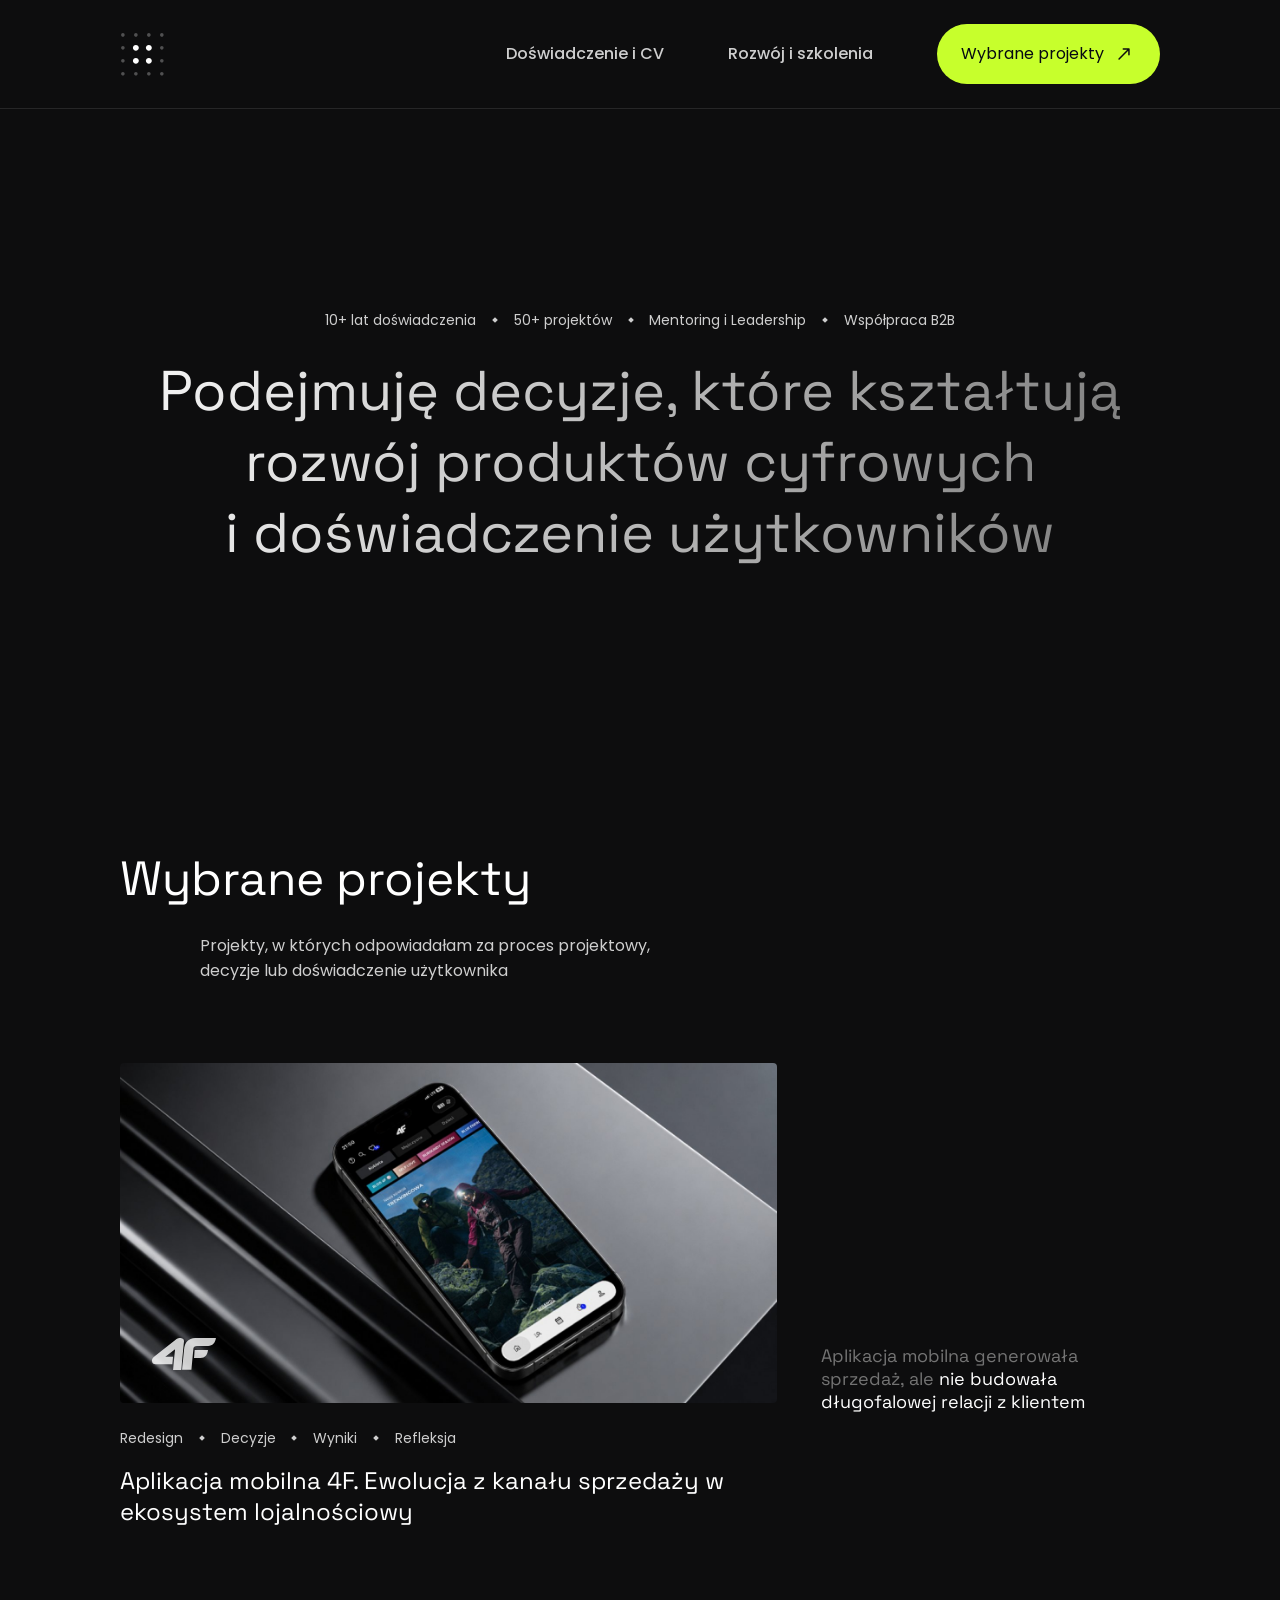
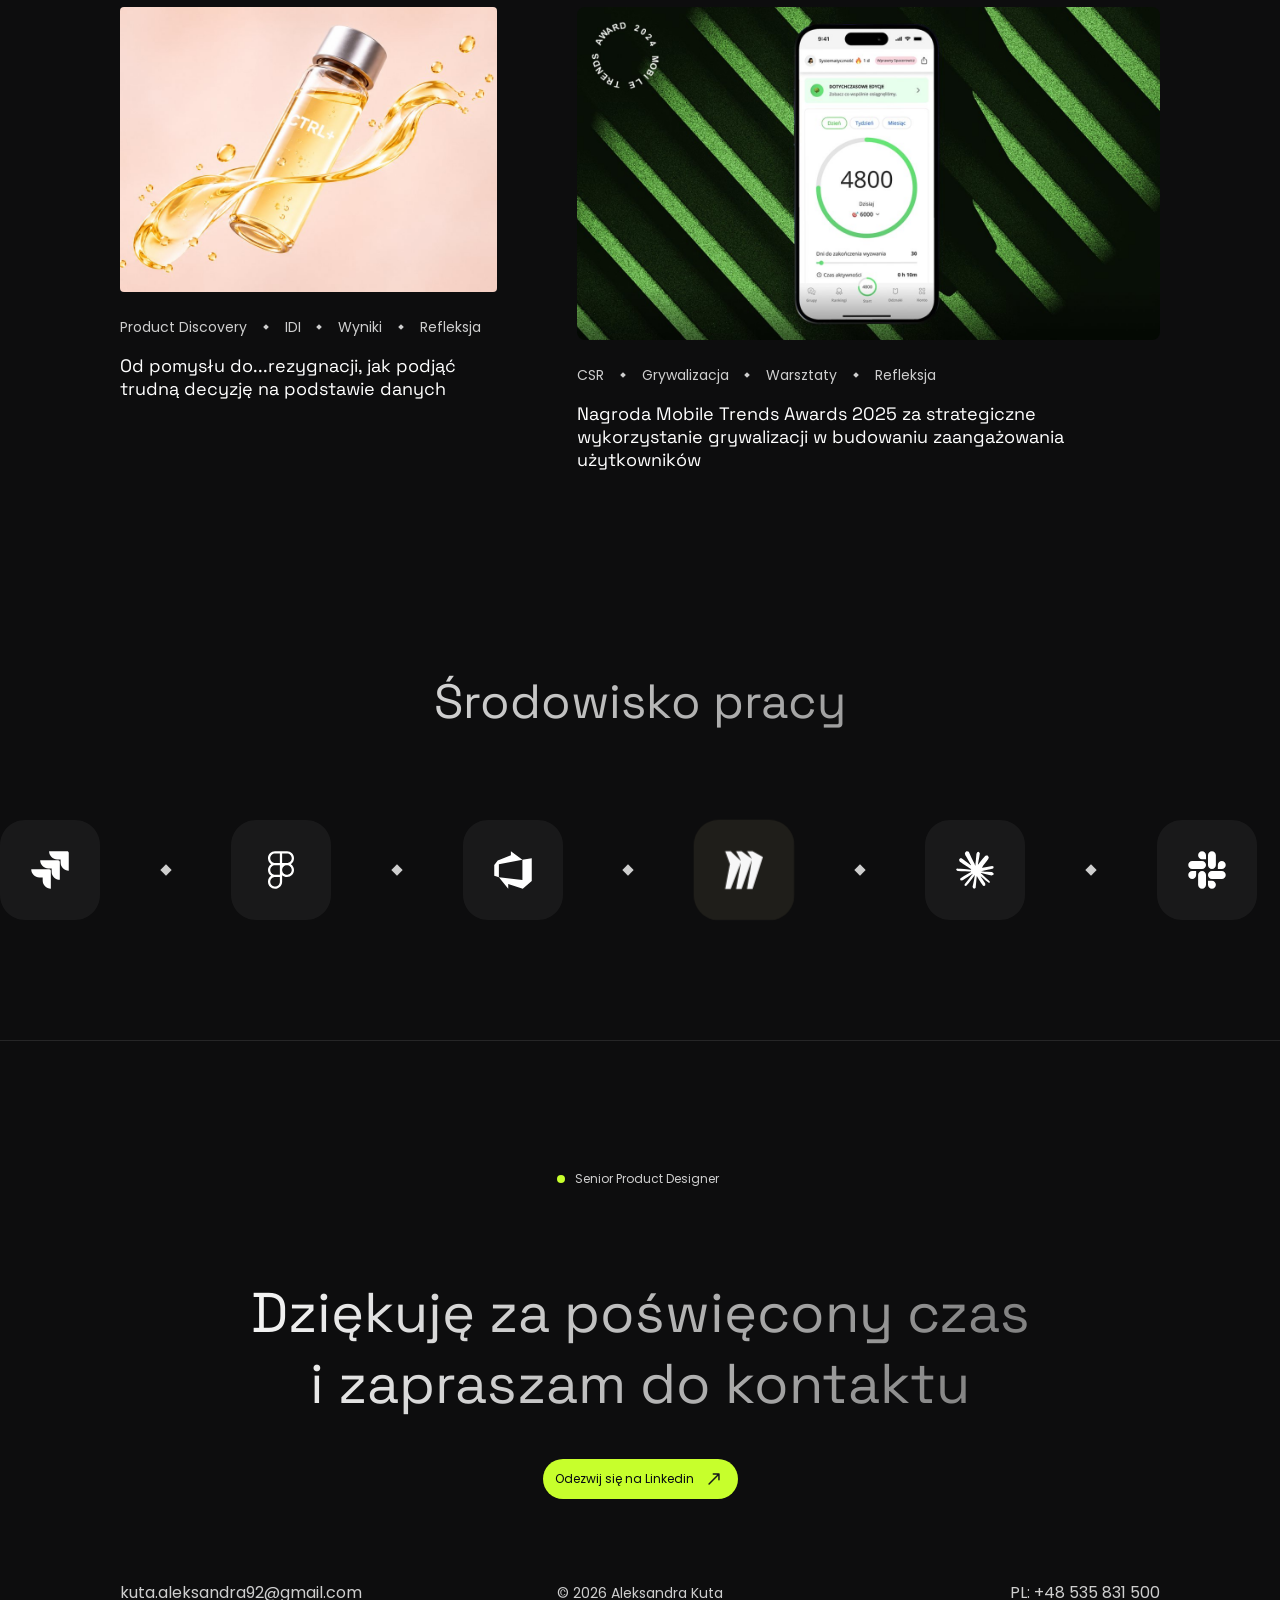
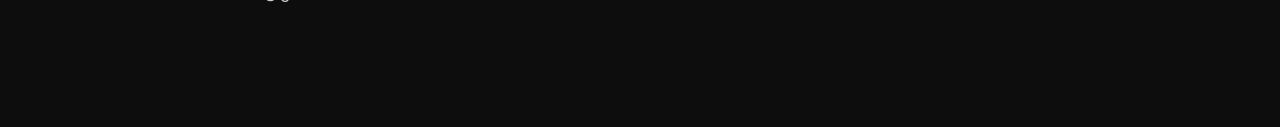
==== commit 9e35a8e2: "update animacji" ====
--- a/index.html
+++ b/index.html
@@ -13,7 +13,7 @@
   <link rel="preconnect" href="https://fonts.gstatic.com" crossorigin>
   <link href="https://fonts.googleapis.com/css2?family=Poppins:wght@400;500&family=Space+Grotesk:wght@400;500&display=swap" rel="stylesheet">
 
-  <link rel="stylesheet" href="css/style.css?v=89">
+  <link rel="stylesheet" href="css/style.css?v=90">
 </head>
 <body class="page-home">
 
@@ -282,6 +282,6 @@
     </div>
   </footer>
 
-  <script src="js/main.js?v=89"></script>
+  <script src="js/main.js?v=90"></script>
 </body>
 </html>
--- a/css/style.css
+++ b/css/style.css
@@ -308,7 +308,7 @@
 .project--large .project__media { height: auto; aspect-ratio: 685 / 392; border-radius: var(--radius-8); }
 
 /* ---------- Sekcja: Środowisko pracy (12.11 – Figma 3395:4577 / kolor 3395:4617 / środek 3395:4729) ---------- */
-/* Pasek kafli przesuwa się sam w pętli (jak cytaty CTRL+); kafel na środku ekranu powiększa się o 20% i przechodzi w wersję kolorową (js/main.js [data-tools]) */
+/* Pasek kafli przesuwa się sam w pętli; kafel płynnie rośnie (do +20%) i nabiera koloru, im bliżej środka ekranu – maksimum dokładnie na środku (js/main.js [data-tools]) */
 .tools {
   display: flex;
   flex-direction: column;
@@ -332,7 +332,7 @@
 .tools__track {
   display: flex;
   width: max-content;
-  animation: tools-scroll 40.5s linear infinite; /* ok. 40 px/s jak cytaty CTRL+ (zestaw 7 kafli = 1619 px), kafel co ok. 5,8 s */
+  animation: tools-scroll 20.25s linear infinite; /* 12.11 wieczór: przyspieszone 2× – ok. 80 px/s (zestaw 7 kafli = 1619 px), kafel co ok. 2,9 s */
 }
 .tools__list { display: flex; align-items: center; }
 /* Kafel 100 + 60 + romb 8×8 (11,31 px) + 60 */
@@ -357,7 +357,7 @@
   flex: none;
   width: 100px;
   height: 100px;
-  transition: transform 0.6s cubic-bezier(.22, 1, .36, 1);
+  will-change: transform; /* powiększenie liczone w js/main.js zależnie od odległości od środka */
 }
 .tool__icon {
   position: absolute;
@@ -366,12 +366,7 @@
   height: 100px;
   max-width: none;
 }
-.tool__icon--color {
-  opacity: 0;
-  transition: opacity 0.6s ease;
-}
-.tool.is-active .tool__tile { transform: scale(1.2); }
-.tool.is-active .tool__icon--color { opacity: 1; }
+.tool__icon--color { opacity: 0; } /* krycie liczone w js/main.js */
 @keyframes tools-scroll { to { transform: translateX(-33.3333%); } }
 
 /* ---------- Stopka Strony Głównej (12.11 – Figma 3395:3358) ---------- */
@@ -3155,5 +3150,4 @@
   .tools__viewport { overflow-x: auto; }
   .tools__track { animation: none; }
   .tools__list[aria-hidden="true"] { display: none; }
-  .tool__tile, .tool__icon--color { transition: none; }
-}
+}
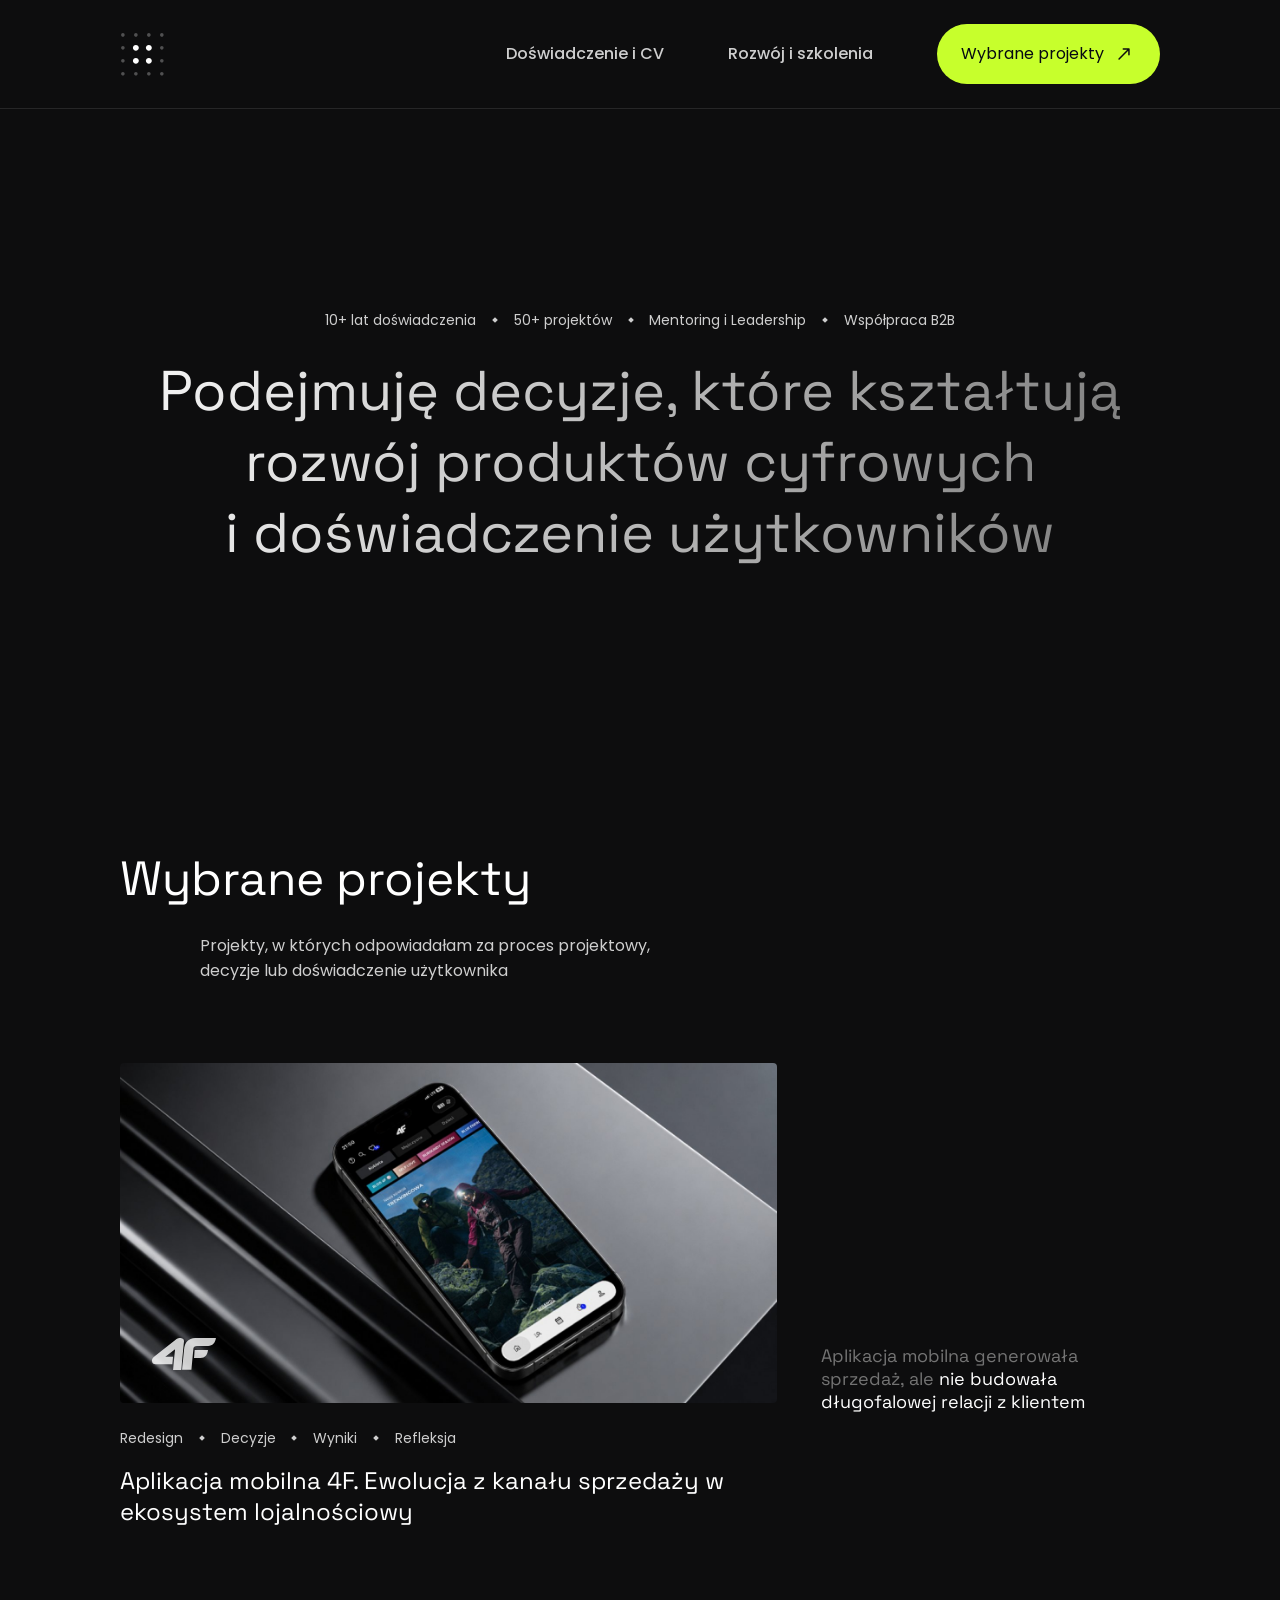
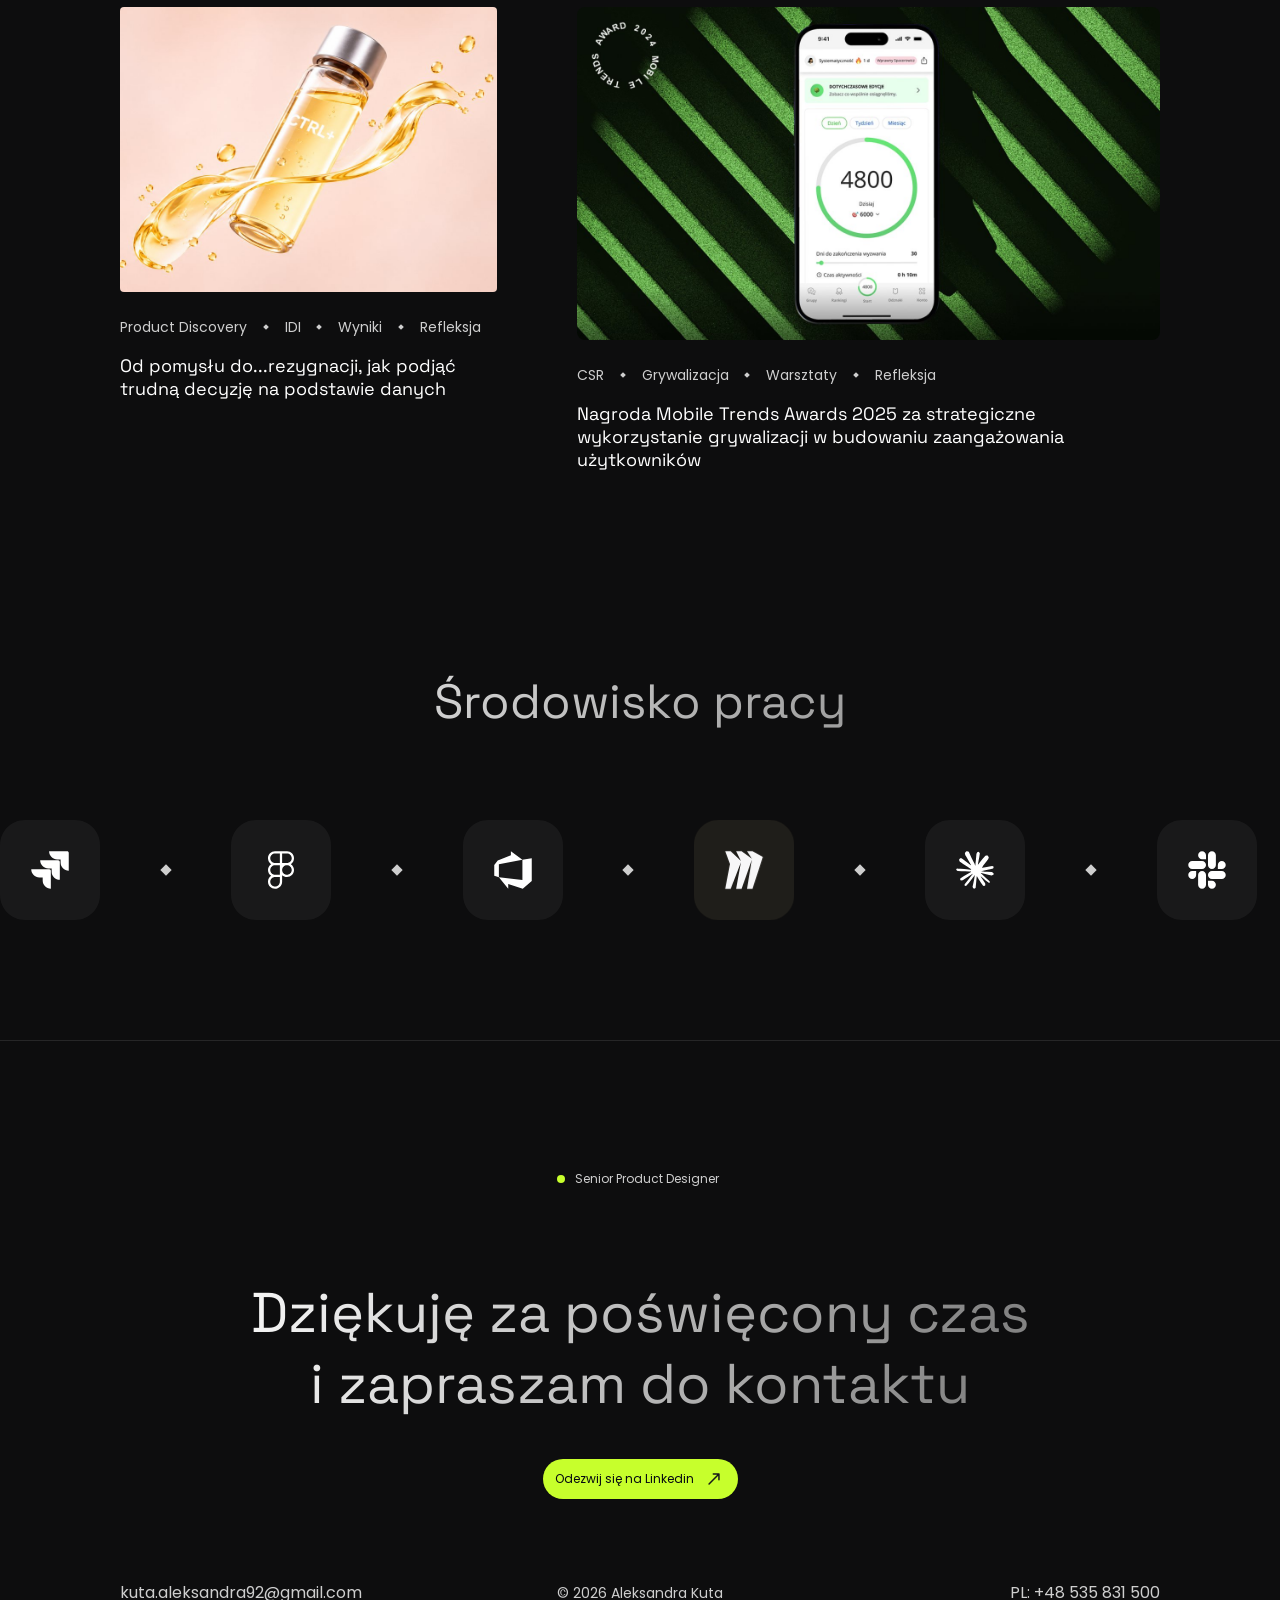
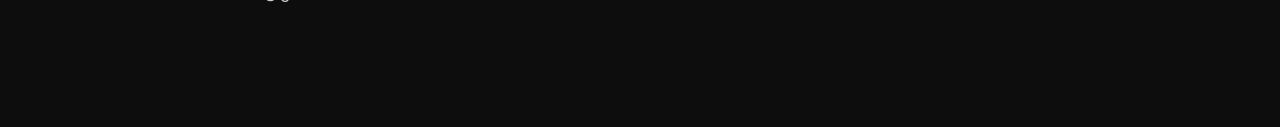
==== commit 9357dd96: "Strona główna - drawery" ====
--- a/index.html
+++ b/index.html
@@ -13,7 +13,7 @@
   <link rel="preconnect" href="https://fonts.gstatic.com" crossorigin>
   <link href="https://fonts.googleapis.com/css2?family=Poppins:wght@400;500&family=Space+Grotesk:wght@400;500&display=swap" rel="stylesheet">
 
-  <link rel="stylesheet" href="css/style.css?v=90">
+  <link rel="stylesheet" href="css/style.css?v=91">
 </head>
 <body class="page-home">
 
@@ -67,7 +67,7 @@
         <!-- Projekt 1: 4F (duży kafel + tekst z prawej) -->
         <div class="projects__feature">
           <div class="project project--featured">
-            <a href="projekty/4f.html" class="project__media" aria-label="Aplikacja mobilna 4F – zobacz projekt">
+            <a href="projekty/4f.html" class="project__media" aria-label="Aplikacja mobilna 4F – Case Study w pigułce" data-drawer-open="pigulka-4f" aria-haspopup="dialog">
               <img src="assets/images/projekty/projekt-4f.jpg?v=2" alt="Aplikacja mobilna 4F na ekranie telefonu" width="758" height="392" loading="lazy">
               <img class="project__logo" src="assets/icons/logo-4f-kafel.svg" alt="" width="64" height="64">
             </a>
@@ -87,7 +87,7 @@
         <div class="projects__row">
           <!-- Projekt 2: CTRL+ -->
           <div class="project project--small">
-            <a href="projekty/ctrl.html" class="project__media" aria-label="CTRL+ – zobacz projekt">
+            <a href="projekty/ctrl.html" class="project__media" aria-label="CTRL+ – Case Study w pigułce" data-drawer-open="pigulka-ctrl" aria-haspopup="dialog">
               <img src="assets/images/projekty/projekt-ctrl.jpg?v=2" alt="Fiolka CTRL+ z płynem na różowym tle" width="435" height="329" loading="lazy">
             </a>
             <div class="project__body">
@@ -103,7 +103,7 @@
 
           <!-- Projekt 3: Healthy Cities (Mobile Trends Awards) -->
           <div class="project project--large">
-            <a href="projekty/healthy-cities.html" class="project__media" aria-label="Healthy Cities – zobacz projekt">
+            <a href="projekty/healthy-cities.html" class="project__media" aria-label="Healthy Cities – Case Study w pigułce" data-drawer-open="pigulka-hc" aria-haspopup="dialog">
               <img src="assets/images/projekty/projekt-mta.jpg?v=2" alt="Ekran aplikacji z wyzwaniem krokowym i znakiem Mobile Trends Award 2024" width="685" height="392" loading="lazy">
             </a>
             <div class="project__body">
@@ -261,6 +261,115 @@
         </div>
       </div>
     </section>
+    <!-- ============ DRAWERY „Case Study w pigułce” (web; klik w zdjęcie projektu – js/main.js [data-drawer-open]; na mobile zdjęcie prowadzi do pełnego case study) ============ -->
+    <!-- 4F – treść z projekty/4f.html -->
+    <div class="drawer" id="pigulka-4f" role="dialog" aria-modal="true" aria-labelledby="pill-title-4f" hidden>
+      <div class="drawer__mask" data-drawer-close></div>
+      <div class="drawer__panel pill">
+        <div class="pill__scroll">
+          <div class="pill__head">
+            <div class="pill__heading">
+              <p class="pill__meta">Senior Product Designer · Strategia · Omnichannel · Lojalność</p>
+              <h2 id="pill-title-4f" class="pill__title">Aplikacja mobilna 4F | Od sprzedaży do ekosystemu lojalnościowego</h2>
+            </div>
+            <button type="button" class="pill__close" data-drawer-close aria-label="Zamknij"><svg viewBox="0 0 40 40" fill="none" aria-hidden="true"><path d="M30 10L10 30M10 10L30 30" stroke="currentColor" stroke-width="2.5" stroke-linecap="round" stroke-linejoin="round"/></svg></button>
+          </div>
+          <section class="pill__block" aria-labelledby="pill-challenge-4f">
+            <h3 id="pill-challenge-4f" class="pill__subtitle">Wyzwanie biznesowe</h3>
+            <p class="pill__text">Aplikacja sprzedawała, ale nie budowała długofalowej relacji z klientami. 87% porzuceń koszyka i niewykorzystany potencjał lojalności w salonach</p>
+          </section>
+          <section class="pill__tile" aria-labelledby="pill-findings-4f">
+            <h3 id="pill-findings-4f" class="pill__subtitle">3 kluczowe decyzje</h3>
+            <ol class="findings">
+              <li class="finding"><h4 class="finding__title">4F TEAM</h4><p class="finding__desc">Program lojalnościowy oparty na punktach i benefitach</p></li>
+              <li class="finding"><h4 class="finding__title">Skrócenie checkoutu z 4 do 2 kroków</h4><p class="finding__desc">Mniej kroków, BLIK na pierwszym planie wraz z portfelami cyfrowymi</p></li>
+              <li class="finding"><h4 class="finding__title">Konto jako centrum relacji</h4><p class="finding__desc">Personalizacja, grywalizacja i omnichannel</p></li>
+            </ol>
+          </section>
+          <section class="pill__effects" aria-labelledby="pill-effects-4f">
+            <h3 id="pill-effects-4f" class="pill__subtitle pill__subtitle--decision">Efekty biznesowe</h3>
+            <ul class="effects">
+              <li class="effect"><span class="effect__value">+50%</span><span class="effect__label">Przychodów ze sprzedaży w aplikacji r/r</span></li>
+              <li class="effect"><span class="effect__value">1,05M</span><span class="effect__label">Nowych członków programu 4F TEAM</span></li>
+              <li class="effect"><span class="effect__value">9,37/10</span><span class="effect__label">Na podstawie 32 tys. odpowiedzi</span></li>
+            </ul>
+          </section>
+        </div>
+        <div class="pill__bar">
+          <a href="projekty/4f.html" class="btn btn--cta pill__cta">Przeczytaj pełne Case Study (ok. 5 min.) <svg class="btn__icon" width="24" height="24" viewBox="0 0 24 24" fill="none" aria-hidden="true"><path d="M7.05011 16.9498L16.9496 7.05027M11.2927 7.05027H16.9496V12.7071" stroke="currentColor" stroke-width="1.5" stroke-linecap="round" stroke-linejoin="round"/></svg></a>
+        </div>
+      </div>
+    </div>
+
+    <!-- CTRL+ – treść z projekty/ctrl.html -->
+    <div class="drawer" id="pigulka-ctrl" role="dialog" aria-modal="true" aria-labelledby="pill-title-ctrl" hidden>
+      <div class="drawer__mask" data-drawer-close></div>
+      <div class="drawer__panel pill">
+        <div class="pill__scroll">
+          <div class="pill__head">
+            <div class="pill__heading">
+              <p class="pill__meta">Product Designer · Discovery · 18 IDI</p>
+              <h2 id="pill-title-ctrl" class="pill__title">CTRL+ | Product Discovery dla nowego produktu</h2>
+            </div>
+            <button type="button" class="pill__close" data-drawer-close aria-label="Zamknij"><svg viewBox="0 0 40 40" fill="none" aria-hidden="true"><path d="M30 10L10 30M10 10L30 30" stroke="currentColor" stroke-width="2.5" stroke-linecap="round" stroke-linejoin="round"/></svg></button>
+          </div>
+          <section class="pill__block" aria-labelledby="pill-challenge-ctrl">
+            <h3 id="pill-challenge-ctrl" class="pill__subtitle">Wyzwanie biznesowe</h3>
+            <p class="pill__text">Marka spożywcza planowała wejście na rynek spersonalizowanej suplementacji. Discovery miało zweryfikować potencjał biznesowy i zasadność inwestycji.</p>
+          </section>
+          <section class="pill__tile" aria-labelledby="pill-findings-ctrl">
+            <h3 id="pill-findings-ctrl" class="pill__subtitle">3 kluczowe odkrycia</h3>
+            <ol class="findings">
+              <li class="finding"><h4 class="finding__title">Potrzeba ≠ gotowość do zakupu</h4><p class="finding__desc">15 z 18 badanych dostrzegało wartość personalizacji, ale barierą było zaufanie do marki i wiarygodności medycznej.</p></li>
+              <li class="finding"><h4 class="finding__title">Brak realnej przewagi</h4><p class="finding__desc">Planowane funkcjonalności były już standardem u konkurencji.</p></li>
+              <li class="finding"><h4 class="finding__title">Nieopłacalny model wejścia</h4><p class="finding__desc">Projekt wymagał kosztownej budowy całego ekosystemu: technologii, ekspertyzy medycznej i marketingu.</p></li>
+            </ol>
+          </section>
+          <section class="pill__decision" aria-labelledby="pill-decision-ctrl">
+            <h3 id="pill-decision-ctrl" class="pill__subtitle pill__subtitle--decision">Decyzja biznesowa</h3>
+            <p class="pill__decision-text"><span class="pill__decision-lead">Zatrzymanie projektu przed fazą UI/DEV</span><br>Zamiast inwestować w produkt o niepotwierdzonym potencjale, firma uniknęła kosztownego wdrożenia i mogła przekierować budżet na inne inicjatywy.</p>
+          </section>
+        </div>
+        <div class="pill__bar">
+          <a href="projekty/ctrl.html" class="btn btn--cta pill__cta">Przeczytaj pełne Case Study <svg class="btn__icon" width="24" height="24" viewBox="0 0 24 24" fill="none" aria-hidden="true"><path d="M7.05011 16.9498L16.9496 7.05027M11.2927 7.05027H16.9496V12.7071" stroke="currentColor" stroke-width="1.5" stroke-linecap="round" stroke-linejoin="round"/></svg></a>
+        </div>
+      </div>
+    </div>
+
+    <!-- Healthy Cities – PLACEHOLDER (treść w przygotowaniu) -->
+    <div class="drawer" id="pigulka-hc" role="dialog" aria-modal="true" aria-labelledby="pill-title-hc" hidden>
+      <div class="drawer__mask" data-drawer-close></div>
+      <div class="drawer__panel pill">
+        <div class="pill__scroll">
+          <div class="pill__head">
+            <div class="pill__heading">
+              <p class="pill__meta">[Rola] · [Zakres] · [Metody]</p>
+              <h2 id="pill-title-hc" class="pill__title">Healthy Cities | [Tytuł case study]</h2>
+            </div>
+            <button type="button" class="pill__close" data-drawer-close aria-label="Zamknij"><svg viewBox="0 0 40 40" fill="none" aria-hidden="true"><path d="M30 10L10 30M10 10L30 30" stroke="currentColor" stroke-width="2.5" stroke-linecap="round" stroke-linejoin="round"/></svg></button>
+          </div>
+          <section class="pill__block" aria-labelledby="pill-challenge-hc">
+            <h3 id="pill-challenge-hc" class="pill__subtitle">Wyzwanie biznesowe</h3>
+            <p class="pill__text">[Placeholder] Opis wyzwania biznesowego – treść w przygotowaniu.</p>
+          </section>
+          <section class="pill__tile" aria-labelledby="pill-findings-hc">
+            <h3 id="pill-findings-hc" class="pill__subtitle">3 kluczowe [odkrycia / decyzje]</h3>
+            <ol class="findings">
+              <li class="finding"><h4 class="finding__title">[Punkt 1]</h4><p class="finding__desc">[Placeholder] Krótki opis – treść w przygotowaniu.</p></li>
+              <li class="finding"><h4 class="finding__title">[Punkt 2]</h4><p class="finding__desc">[Placeholder] Krótki opis – treść w przygotowaniu.</p></li>
+              <li class="finding"><h4 class="finding__title">[Punkt 3]</h4><p class="finding__desc">[Placeholder] Krótki opis – treść w przygotowaniu.</p></li>
+            </ol>
+          </section>
+          <section class="pill__decision" aria-labelledby="pill-decision-hc">
+            <h3 id="pill-decision-hc" class="pill__subtitle pill__subtitle--decision">[Efekt / decyzja]</h3>
+            <p class="pill__decision-text"><span class="pill__decision-lead">[Placeholder] Najważniejszy wynik</span><br>Treść w przygotowaniu.</p>
+          </section>
+        </div>
+        <div class="pill__bar">
+          <a href="projekty/healthy-cities.html" class="btn btn--cta pill__cta">Przeczytaj pełne Case Study <svg class="btn__icon" width="24" height="24" viewBox="0 0 24 24" fill="none" aria-hidden="true"><path d="M7.05011 16.9498L16.9496 7.05027M11.2927 7.05027H16.9496V12.7071" stroke="currentColor" stroke-width="1.5" stroke-linecap="round" stroke-linejoin="round"/></svg></a>
+        </div>
+      </div>
+    </div>
   </main>
 
   <!-- ============ STOPKA ============ -->
@@ -282,6 +391,6 @@
     </div>
   </footer>
 
-  <script src="js/main.js?v=90"></script>
+  <script src="js/main.js?v=91"></script>
 </body>
 </html>
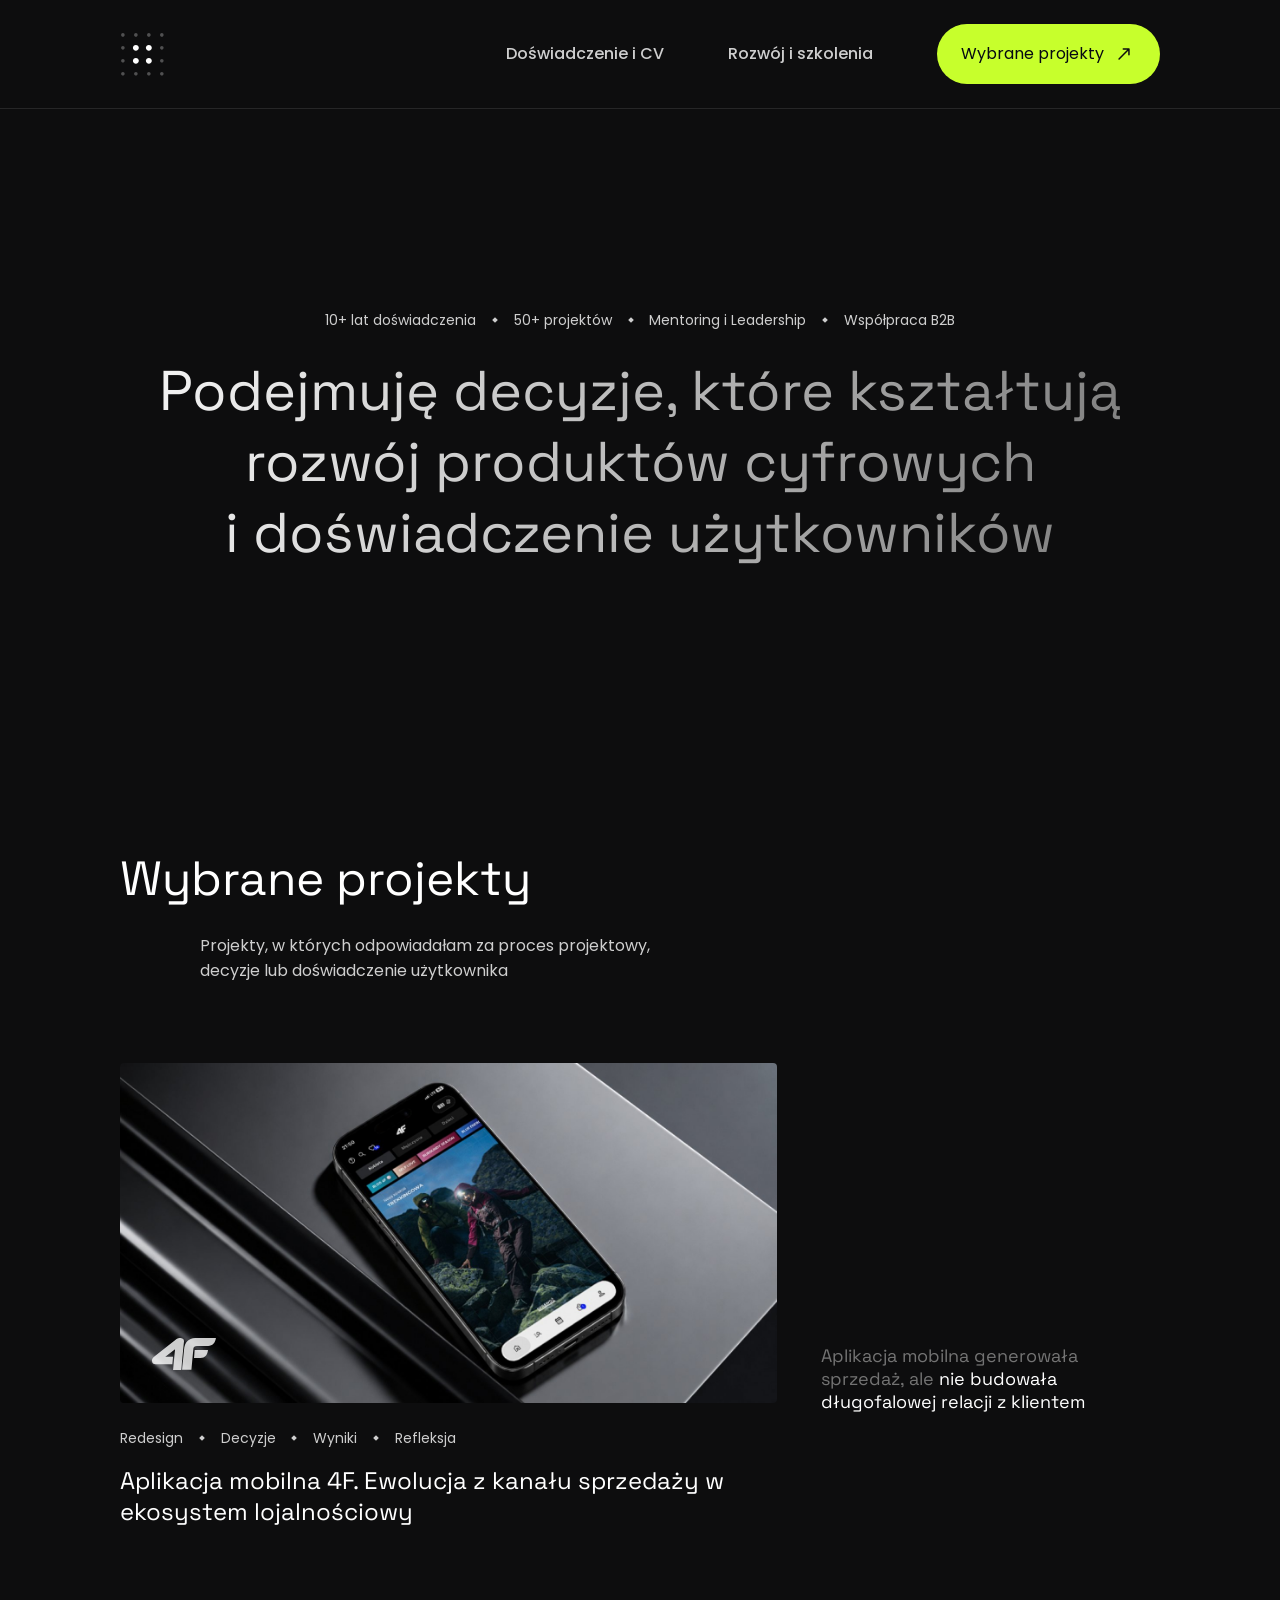
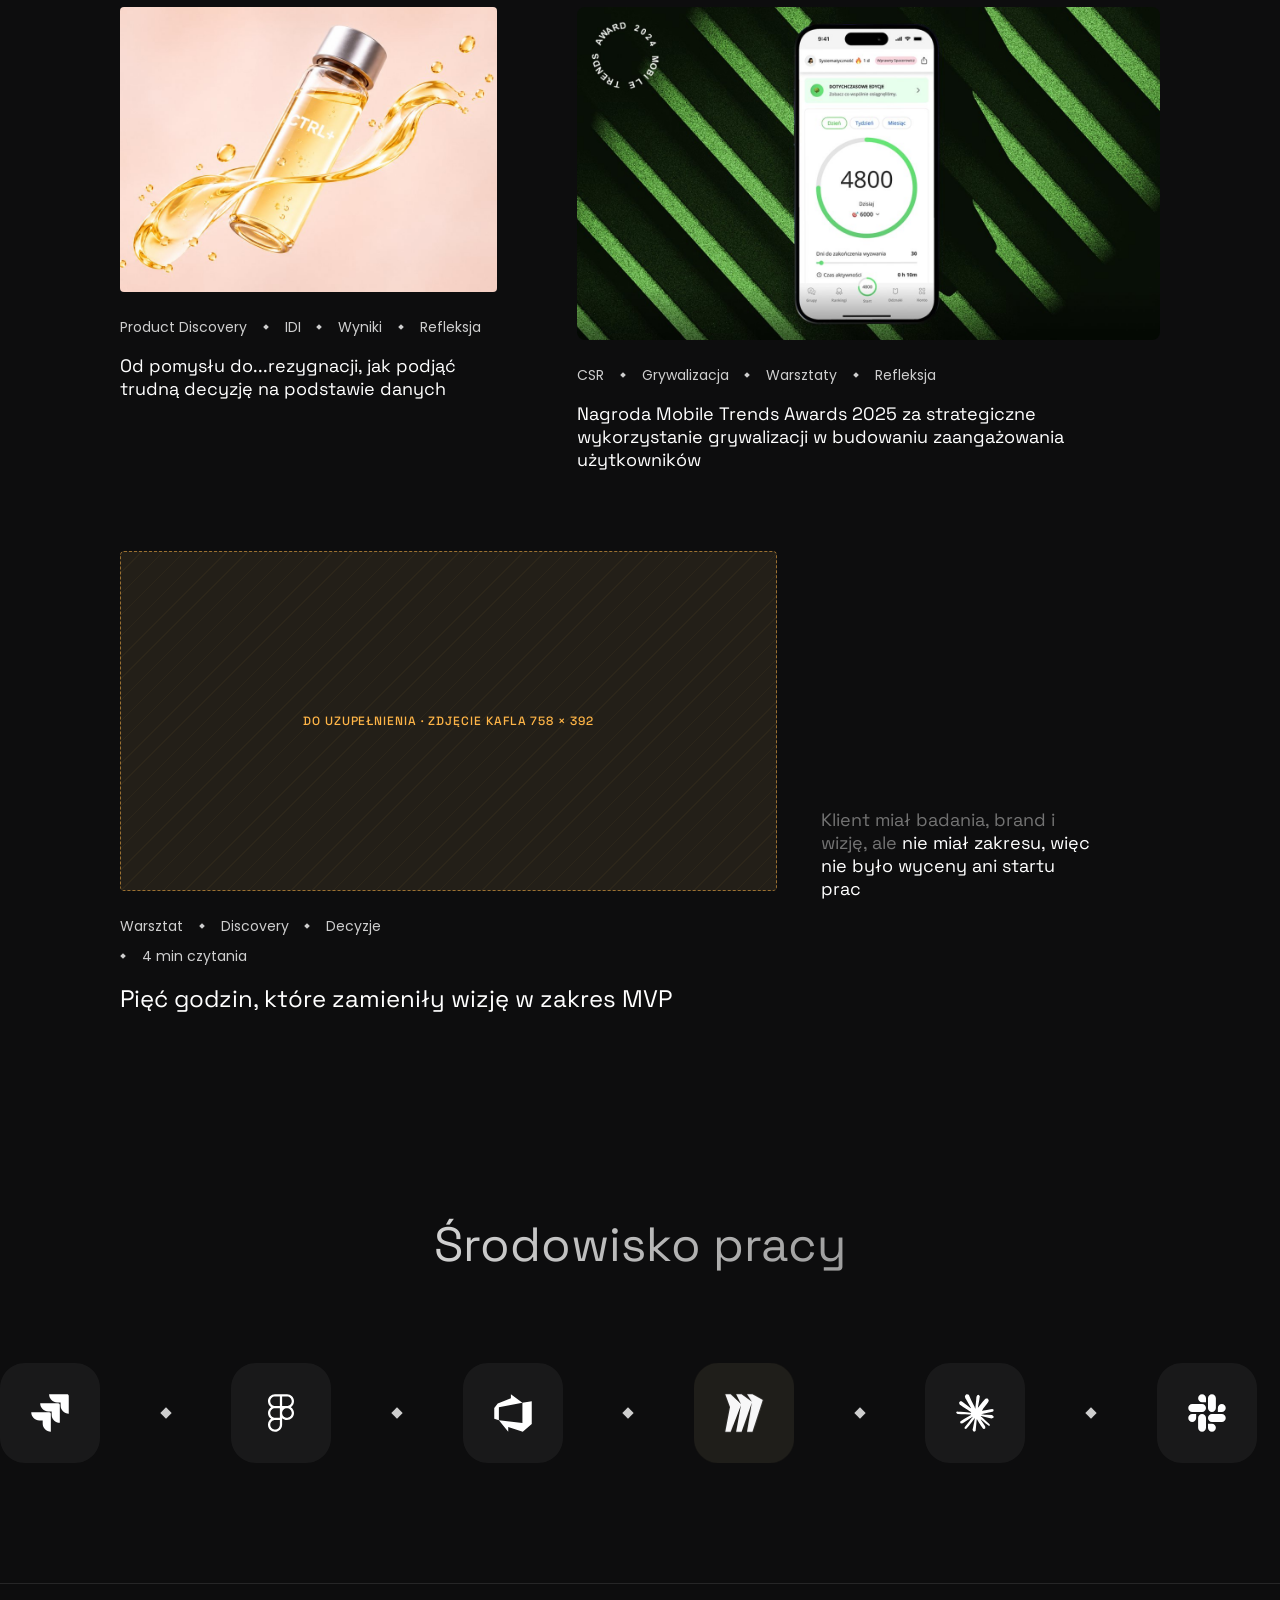
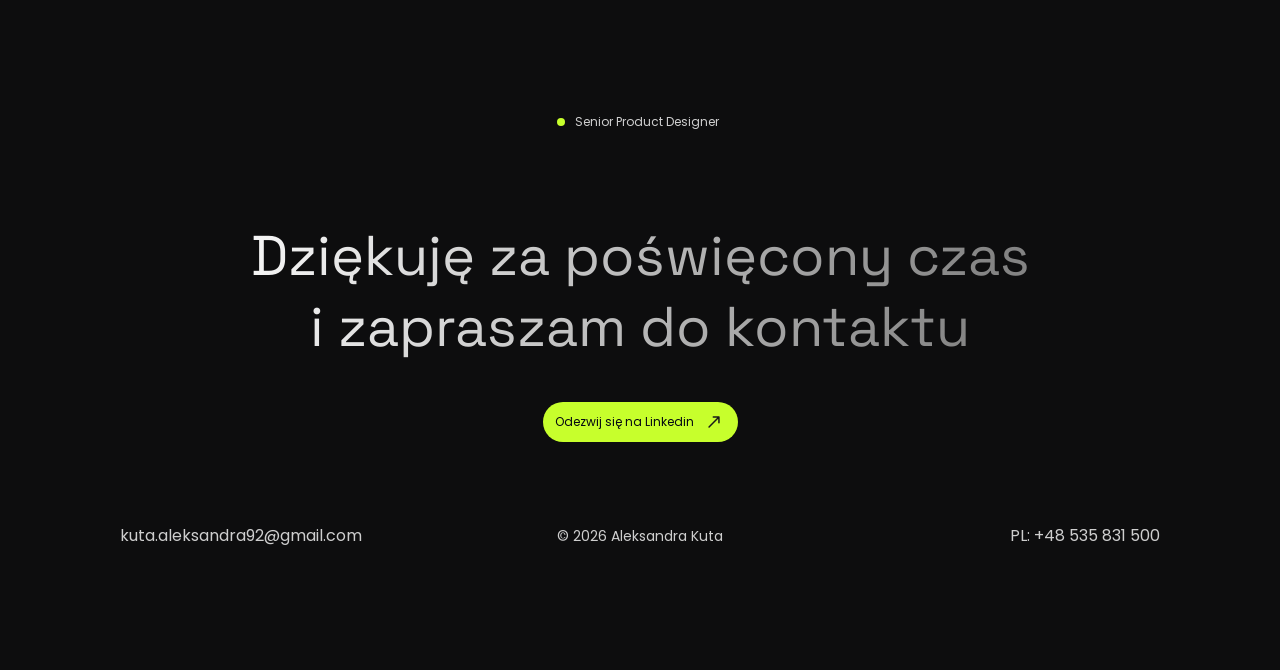
==== commit a0c5379c: "Warsztat" ====
--- a/index.html
+++ b/index.html
@@ -13,7 +13,9 @@
   <link rel="preconnect" href="https://fonts.gstatic.com" crossorigin>
   <link href="https://fonts.googleapis.com/css2?family=Poppins:wght@400;500&family=Space+Grotesk:wght@400;500&display=swap" rel="stylesheet">
 
-  <link rel="stylesheet" href="css/style.css?v=91">
+  <link rel="stylesheet" href="css/style.css?v=93">
+  <!-- ROBOCZE (24.11): oznaczenie kafla bez zdjęcia (Warsztat) – usunąć przed publikacją -->
+  <link rel="stylesheet" href="css/robocze.css?v=1">
 </head>
 <body class="page-home">
 
@@ -41,7 +43,10 @@
 
   <main>
     <!-- ============ HEADER / HERO ============ -->
-    <section class="hero" aria-labelledby="hero-title">
+    <section class="hero" aria-labelledby="hero-title"
+      data-hero-trail="assets/images/hero/hero-4f.jpg assets/images/hero/hero-ctrl.jpg assets/images/hero/hero-hc.jpg assets/images/hero/hero-esa.jpg">
+      <!-- Miniatury projektów podążające za kursorem (tylko web z myszą) – lista obrazów w data-hero-trail -->
+      <div class="hero__trail" aria-hidden="true"></div>
       <div class="hero__content container">
         <ul class="hero__tags" aria-label="W skrócie">
           <li>10+ lat doświadczenia</li>
@@ -117,6 +122,26 @@
             </div>
           </div>
         </div>
+
+        <!-- Projekt 4: Warsztat strategiczny (24.11 – brak makiety; układ jak kafel 4F; zdjęcie do uzupełnienia) -->
+        <div class="projects__feature">
+          <div class="project project--featured">
+            <a href="projekty/warsztat-mvp.html" class="project__media" aria-label="Warsztat strategiczny – Case Study w pigułce" data-drawer-open="pigulka-ws" aria-haspopup="dialog">
+              <!-- DO UZUPEŁNIENIA: zdjęcie kafla projekt-warsztat.jpg 1516 × 784 (758 × 392 @2x) – podmienić span na <img> i usunąć styl .project__placeholder -->
+              <span class="project__placeholder">Do uzupełnienia · zdjęcie kafla 758 × 392</span>
+            </a>
+            <div class="project__body">
+              <ul class="meta" aria-label="Zakres">
+                <li>Warsztat</li>
+              <li>Discovery</li>
+              <li>Decyzje</li>
+              <li>4 min czytania</li>
+              </ul>
+              <h3 class="project__title">Pięć godzin, które zamieniły wizję w zakres MVP</h3>
+            </div>
+          </div>
+          <p class="projects__note"><span class="projects__note-muted">Klient miał badania, brand i wizję, ale</span> nie miał zakresu, więc nie było wyceny ani startu prac</p>
+        </div>
       </div>
     </section>
     <!-- ============ ŚRODOWISKO PRACY ============ -->
@@ -370,6 +395,44 @@
         </div>
       </div>
     </div>
+    <!-- ============ DRAWER Warsztat – kopia z projekty/warsztat-mvp.html (przy zmianach treści aktualizować oba miejsca + warsztat-mvp-w-pigulce.html) ============ -->
+    <div class="drawer" id="pigulka-ws" role="dialog" aria-modal="true" aria-labelledby="pill-title-ws" hidden>
+      <div class="drawer__mask" data-drawer-close></div>
+      <div class="drawer__panel pill">
+        <div class="pill__scroll">
+          <div class="pill__head">
+            <div class="pill__heading">
+              <p class="pill__meta">Facylitacja · Discovery &amp; Define · 5 h · 11 osób</p>
+              <h2 id="pill-title-ws" class="pill__title">Warsztat strategiczny | Od wizji do zakresu MVP</h2>
+            </div>
+            <button type="button" class="pill__close" data-drawer-close aria-label="Zamknij"><svg viewBox="0 0 40 40" fill="none" aria-hidden="true"><path d="M30 10L10 30M10 10L30 30" stroke="currentColor" stroke-width="2.5" stroke-linecap="round" stroke-linejoin="round"/></svg></button>
+          </div>
+          <section class="pill__block" aria-labelledby="pill-challenge-ws">
+            <h3 id="pill-challenge-ws" class="pill__subtitle">Problem</h3>
+            <p class="pill__text">Klient miał badania, brand i wizję, ale nie miał zakresu. Bez niego nie było wyceny ani startu prac.</p>
+          </section>
+          <section class="pill__tile" aria-labelledby="pill-findings-ws">
+            <h3 id="pill-findings-ws" class="pill__subtitle">Co zrobiłam</h3>
+            <ol class="findings">
+              <li class="finding"><h4 class="finding__title">Benchmarki przypięte do lęków</h4><p class="finding__desc">Przykłady z rynku pokazywane przez insighty z badań, a nie przez estetykę.</p></li>
+              <li class="finding"><h4 class="finding__title">Service Blueprint zamiast listy funkcji</h4><p class="finding__desc">Pytanie „kto to obsłuży?” oddzielało MVP od życzeń.</p></li>
+              <li class="finding"><h4 class="finding__title">Wykonawcy przy stole</h4><p class="finding__desc">Backend, frontend i QA sprawdzali wykonalność w trakcie decyzji.</p></li>
+            </ol>
+          </section>
+          <section class="pill__effects" aria-labelledby="pill-effects-ws">
+            <h3 id="pill-effects-ws" class="pill__subtitle pill__subtitle--decision">Wynik</h3>
+            <ul class="effects">
+              <li class="effect"><span class="effect__value">135</span><span class="effect__label">Wymagań w specyfikacji z ustaleń warsztatu</span></li>
+              <li class="effect"><span class="effect__value">7 faz</span><span class="effect__label">Service Blueprintu i 7 filarów portalu</span></li>
+              <li class="effect"><span class="effect__value">&lt; 11 tyg.</span><span class="effect__label">Do pierwszej działającej wersji</span></li>
+            </ul>
+          </section>
+        </div>
+        <div class="pill__bar">
+          <a href="projekty/warsztat-mvp.html" class="btn btn--cta pill__cta">Przeczytaj pełne Case Study (ok. 4 min.) <svg class="btn__icon" width="24" height="24" viewBox="0 0 24 24" fill="none" aria-hidden="true"><path d="M7.05011 16.9498L16.9496 7.05027M11.2927 7.05027H16.9496V12.7071" stroke="currentColor" stroke-width="1.5" stroke-linecap="round" stroke-linejoin="round"/></svg></a>
+        </div>
+      </div>
+    </div>
   </main>
 
   <!-- ============ STOPKA ============ -->
@@ -391,6 +454,6 @@
     </div>
   </footer>
 
-  <script src="js/main.js?v=91"></script>
+  <script src="js/main.js?v=93"></script>
 </body>
 </html>
--- a/css/style.css
+++ b/css/style.css
@@ -3151,3 +3151,88 @@
   .tools__track { animation: none; }
   .tools__list[aria-hidden="true"] { display: none; }
 }
+
+/* ============================================================
+   Header SG – miniatury projektów za kursorem (24.11, wg nagrania Oli header.mov)
+   Tylko web z myszą (JS sprawdza hover/pointer i ≥721 px); mobile bez zmian.
+   ============================================================ */
+.hero { position: relative; overflow: hidden; }
+.hero__content { position: relative; }
+.hero__trail {
+  position: absolute;
+  inset: 0;
+  z-index: 1; /* nad tytułem, pod nawigacją (z-index 2) */
+  pointer-events: none;
+}
+.hero__trail-img {
+  position: absolute;
+  top: 0;
+  left: 0;
+  width: 248px; /* miniatury w Figmie 248×180 (sekcja „mini foty header”) */
+  height: 180px;
+  object-fit: cover;
+  opacity: 0;
+  will-change: transform, opacity;
+}
+
+/* ============================================================
+   Case study „Warsztat strategiczny” (projekty/warsztat-mvp.html, 24.11)
+   Brak makiety – strona złożona z istniejących komponentów (CTRL+, HC).
+   Tylko modyfikatory --ws i kilka nowych elementów; wspólne klasy bez zmian.
+   ============================================================ */
+/* Header jak CTRL+ (bez logo – case study anonimowe) */
+@media (min-width: 901px) {
+  .case-hero--ws .case-hero__content { gap: var(--spacing-64); padding-top: var(--spacing-120); }
+  .case-hero--ws .case-hero__title { background-image: linear-gradient(100.08deg, #f7f7f7 0.64%, #838383 92.03%); }
+}
+
+/* Badania / Wynik – kafle .verdict-tile bez ikon; liczba jako tytuł */
+.verdict-tile__title--stat { font-size: var(--font-size-3xl); font-weight: 400; }
+.case-verdict--ws-result { background: var(--color-bg-secondary); } /* przeplot tła: Decyzje #0d0d0e → Wynik #111112 */
+.case-verdict--ws-result .verdict-tile { background: var(--color-bg-primary); }
+.case-verdict--ws-result .verdict-tile--accent { background: var(--color-bg-accent); }
+
+/* Wynik – rząd 3 artefaktów */
+.artifacts { display: flex; gap: var(--spacing-20); margin: 0; padding: 0; list-style: none; }
+.artifact { flex: 1 1 0; min-width: 0; display: flex; flex-direction: column; gap: var(--spacing-16); }
+.artifact__media { aspect-ratio: 4 / 3; border-radius: var(--radius-8); overflow: hidden; }
+.artifact__media img { display: block; width: 100%; height: 100%; object-fit: cover; }
+.artifact__title { margin: var(--spacing-8) 0 0; font-family: var(--font-heading); font-size: var(--font-size-lg); font-weight: 500; line-height: normal; }
+.artifact__desc { margin: 0; line-height: 28px; color: var(--color-text-tertiary); }
+
+/* Kluczowe decyzje – „Było” przekreślone nad decyzją */
+.limit__was { margin: 0 0 var(--spacing-4); font-size: var(--font-size-sm); line-height: 22px; color: var(--color-text-tertiary); }
+.limit__was-label { margin-right: 4px; }
+.limit__was s { text-decoration-thickness: 1px; }
+.case-limits--ws .limit__title { font-size: var(--font-size-lg); }
+.case-limits--ws .case-limits__side { align-items: stretch; gap: var(--spacing-64); }
+
+/* Świadomie po MVP – tagi jak „Cytat uczestnika” w CTRL+ */
+.post-mvp { display: flex; flex-direction: column; gap: var(--spacing-16); padding-top: var(--spacing-32); border-top: 1px solid var(--color-border-nav); }
+.post-mvp__title { margin: 0; font-family: var(--font-heading); font-size: 18px; font-weight: 400; line-height: normal; color: var(--color-text-secondary); }
+.post-mvp__list { display: flex; flex-wrap: wrap; gap: var(--spacing-8); margin: 0; padding: 0; list-style: none; }
+.post-mvp__item {
+  padding: 12px var(--spacing-16);
+  border: 0.5px solid var(--color-border-subtle);
+  border-radius: 24px;
+  font-size: var(--font-size-sm);
+  line-height: 22px;
+  color: var(--color-text-tertiary);
+}
+.post-mvp__note { margin: 0; font-size: var(--font-size-sm); line-height: 22px; color: var(--color-text-tertiary); }
+
+/* Refleksja – akapit pod cytatem */
+.case-reflection__note { margin: var(--spacing-12) 0 0; max-width: 800px; font-family: var(--font-body); font-size: var(--font-size-md); line-height: 28px; color: var(--color-text-secondary); }
+
+@media (max-width: 900px) {
+  .artifacts { flex-direction: column; gap: var(--spacing-40); }
+}
+@media (max-width: 720px) {
+  .verdict-tile__title--stat { font-size: var(--font-size-2xl); }
+  .artifacts { flex-direction: row; gap: var(--spacing-16); width: calc(100% + 2 * var(--spacing-16)); margin-inline: calc(-1 * var(--spacing-16)); padding-inline: var(--spacing-16); overflow-x: auto; scrollbar-width: none; }
+  .artifacts::-webkit-scrollbar { display: none; }
+  .artifact { flex: 0 0 280px; }
+  .artifact__title, .case-limits--ws .limit__title { font-size: 18px; }
+  .artifact__desc, .case-reflection__note { font-size: var(--font-size-sm); line-height: 22px; }
+  .case-limits--ws .case-limits__side { gap: var(--spacing-24); }
+}
--- a/css/robocze.css
+++ b/css/robocze.css
@@ -0,0 +1,166 @@
+/* ============================================================
+   ROBOCZE (24.11) – tylko na projekty/warsztat-mvp.html
+   1) Oznaczenia miejsc do uzupełnienia (.todo-media, .todo-text)
+   2) Podgląd efektów ładowania treści (warianty A/B/C, liczniki)
+   3) Panel podglądu w lewym dolnym rogu
+   Kolor bursztynowy celowo spoza tokenów – ma się odróżniać od akcentu.
+   Przed publikacją: usunąć ten plik i js/robocze.js (oraz ich linki w HTML).
+   Wybrany efekt przenieść do style.css / main.js.
+   ============================================================ */
+:root {
+  --todo: #ffb547;
+  --todo-bg: rgba(255, 181, 71, 0.06);
+  --todo-line: rgba(255, 181, 71, 0.55);
+}
+
+/* ---------- 1. Miejsca do uzupełnienia ---------- */
+.todo-media {
+  display: flex;
+  flex-direction: column;
+  align-items: center;
+  justify-content: center;
+  gap: 8px;
+  padding: 24px;
+  border: 1.5px dashed var(--todo-line);
+  border-radius: var(--radius-8);
+  background:
+    repeating-linear-gradient(135deg, transparent 0 14px, rgba(255, 181, 71, 0.045) 14px 15px),
+    var(--todo-bg);
+  text-align: center;
+}
+.todo-media[style*="--todo-ar"] { aspect-ratio: var(--todo-ar); }
+.todo-media > p { margin: 0; max-width: 420px; }
+.todo-media__label {
+  font-family: var(--font-heading);
+  font-size: 12px;
+  font-weight: 500;
+  letter-spacing: 0.08em;
+  text-transform: uppercase;
+  color: var(--todo);
+}
+.todo-media__desc { font-size: 14px; line-height: 22px; color: var(--color-text-secondary); }
+.todo-media__size { font-size: 12px; line-height: 20px; color: var(--color-text-tertiary); font-variant-numeric: tabular-nums; }
+.todo-media--hero { aspect-ratio: 1200 / 544; border-radius: var(--radius-4); }
+@media (max-width: 720px) {
+  .todo-media--hero { aspect-ratio: auto; height: 248px; }
+  .case-intro__media.todo-media { aspect-ratio: 1; }
+  .todo-media { padding: 16px; }
+}
+
+.todo-text {
+  position: relative;
+  padding: 12px 16px 12px 16px;
+  border-left: 2px solid var(--todo);
+  background: var(--todo-bg);
+}
+.todo-text::before {
+  content: "Do potwierdzenia";
+  display: block;
+  margin-bottom: 4px;
+  font-family: var(--font-heading);
+  font-size: 12px;
+  font-weight: 500;
+  letter-spacing: 0.08em;
+  text-transform: uppercase;
+  color: var(--todo);
+}
+.is-todo-flash { outline: 2px solid var(--todo); outline-offset: 6px; transition: outline-color 0.6s; }
+
+/* ---------- 2. Efekty ładowania ----------
+   Klasy dodaje js/robocze.js: html.fx-a / fx-b / fx-c, element [data-fx] → .is-in.
+   Bez JS (albo przy prefers-reduced-motion) nic nie jest ukrywane. */
+html[class*="fx-"] [data-fx] {
+  transition-property: opacity, transform, clip-path, filter;
+  transition-duration: 0.9s;
+  transition-timing-function: cubic-bezier(0.22, 1, 0.36, 1); /* ta sama krzywa co drawer */
+  transition-delay: var(--fx-delay, 0s);
+}
+
+/* A – Wjazd od dołu: krycie + przesunięcie 32 px, elementy kolejno */
+html.fx-a [data-fx]:not(.is-in) { opacity: 0; transform: translateY(32px); }
+
+/* B – Odsłanianie: nagłówki wyjeżdżają spod maski, obrazy odsłaniane od dołu, reszta jak A */
+html.fx-b [data-fx="text"]:not(.is-in),
+html.fx-b [data-fx="item"]:not(.is-in) { opacity: 0; transform: translateY(24px); }
+html.fx-b [data-fx="title"] { clip-path: inset(0 0 0 0); }
+html.fx-b [data-fx="title"]:not(.is-in) { clip-path: inset(0 0 100% 0); transform: translateY(40%); }
+html.fx-b [data-fx="media"] { clip-path: inset(0 0 0 0); transition-duration: 1.2s; }
+html.fx-b [data-fx="media"]:not(.is-in) { clip-path: inset(100% 0 0 0); }
+html.fx-b [data-fx="media"] > * { transition: transform 1.6s cubic-bezier(0.22, 1, 0.36, 1) var(--fx-delay, 0s); }
+html.fx-b [data-fx="media"]:not(.is-in) > * { transform: scale(1.12); }
+
+/* C – Rozmycie: krycie + blur 12 px + lekkie skalowanie, wolniej */
+html.fx-c [data-fx] { transition-duration: 1.1s; }
+html.fx-c [data-fx]:not(.is-in) { opacity: 0; filter: blur(12px); transform: scale(0.97); }
+
+/* Reset przy zmianie wariantu (JS) – stan początkowy bez przejścia */
+html.fx-reset [data-fx], html.fx-reset [data-fx] > * { transition: none !important; }
+
+@media (prefers-reduced-motion: reduce) {
+  html[class*="fx-"] [data-fx] { opacity: 1 !important; transform: none !important; clip-path: none !important; filter: none !important; transition: none !important; }
+}
+
+/* ---------- 3. Panel podglądu ---------- */
+.fx-panel {
+  position: fixed;
+  left: 16px;
+  bottom: 16px;
+  z-index: 50;
+  width: 280px;
+  padding: 16px;
+  border: 1px solid var(--todo-line);
+  border-radius: var(--radius-16);
+  background: rgba(13, 13, 14, 0.94);
+  backdrop-filter: blur(8px);
+  font-size: 13px;
+  line-height: 20px;
+  color: var(--color-text-secondary);
+  box-shadow: 0 12px 40px rgba(0, 0, 0, 0.5);
+}
+.fx-panel[data-collapsed="true"] .fx-panel__body { display: none; }
+.fx-panel__head { display: flex; align-items: center; justify-content: space-between; gap: 8px; }
+.fx-panel__title { margin: 0; font-family: var(--font-heading); font-size: 12px; font-weight: 500; letter-spacing: 0.08em; text-transform: uppercase; color: var(--todo); }
+.fx-panel__toggle { padding: 2px 6px; border: 0; background: none; color: var(--color-text-tertiary); font: inherit; cursor: pointer; }
+.fx-panel__body { display: flex; flex-direction: column; gap: 12px; margin-top: 12px; }
+.fx-panel__label { margin: 0; font-size: 12px; color: var(--color-text-tertiary); }
+.fx-panel__group { display: grid; grid-template-columns: repeat(4, 1fr); gap: 4px; }
+.fx-panel__btn {
+  padding: 6px 4px;
+  border: 1px solid var(--color-border-subtle);
+  border-radius: 8px;
+  background: none;
+  color: var(--color-text-secondary);
+  font: inherit;
+  font-size: 12px;
+  cursor: pointer;
+}
+.fx-panel__btn[aria-pressed="true"] { border-color: var(--todo); color: var(--todo); }
+.fx-panel__desc { margin: 0; min-height: 40px; font-size: 12px; line-height: 18px; color: var(--color-text-tertiary); }
+.fx-panel__row { display: flex; gap: 8px; align-items: center; }
+.fx-panel__row .fx-panel__btn { flex: 1; }
+.fx-panel__check { display: flex; align-items: center; gap: 8px; font-size: 12px; cursor: pointer; }
+.fx-panel__check input { accent-color: var(--todo); }
+.fx-panel__todo { padding-top: 12px; border-top: 1px solid var(--color-border-nav); }
+@media (max-width: 720px) {
+  .fx-panel { left: 8px; right: 8px; bottom: 8px; width: auto; }
+}
+
+/* ---------- Strona Główna: kafel bez zdjęcia ---------- */
+.project__placeholder {
+  display: flex;
+  align-items: center;
+  justify-content: center;
+  width: 100%;
+  height: 100%;
+  border: 1.5px dashed var(--todo-line);
+  border-radius: inherit;
+  background:
+    repeating-linear-gradient(135deg, transparent 0 14px, rgba(255, 181, 71, 0.045) 14px 15px),
+    var(--todo-bg);
+  font-family: var(--font-heading);
+  font-size: 12px;
+  font-weight: 500;
+  letter-spacing: 0.08em;
+  text-transform: uppercase;
+  color: var(--todo);
+}
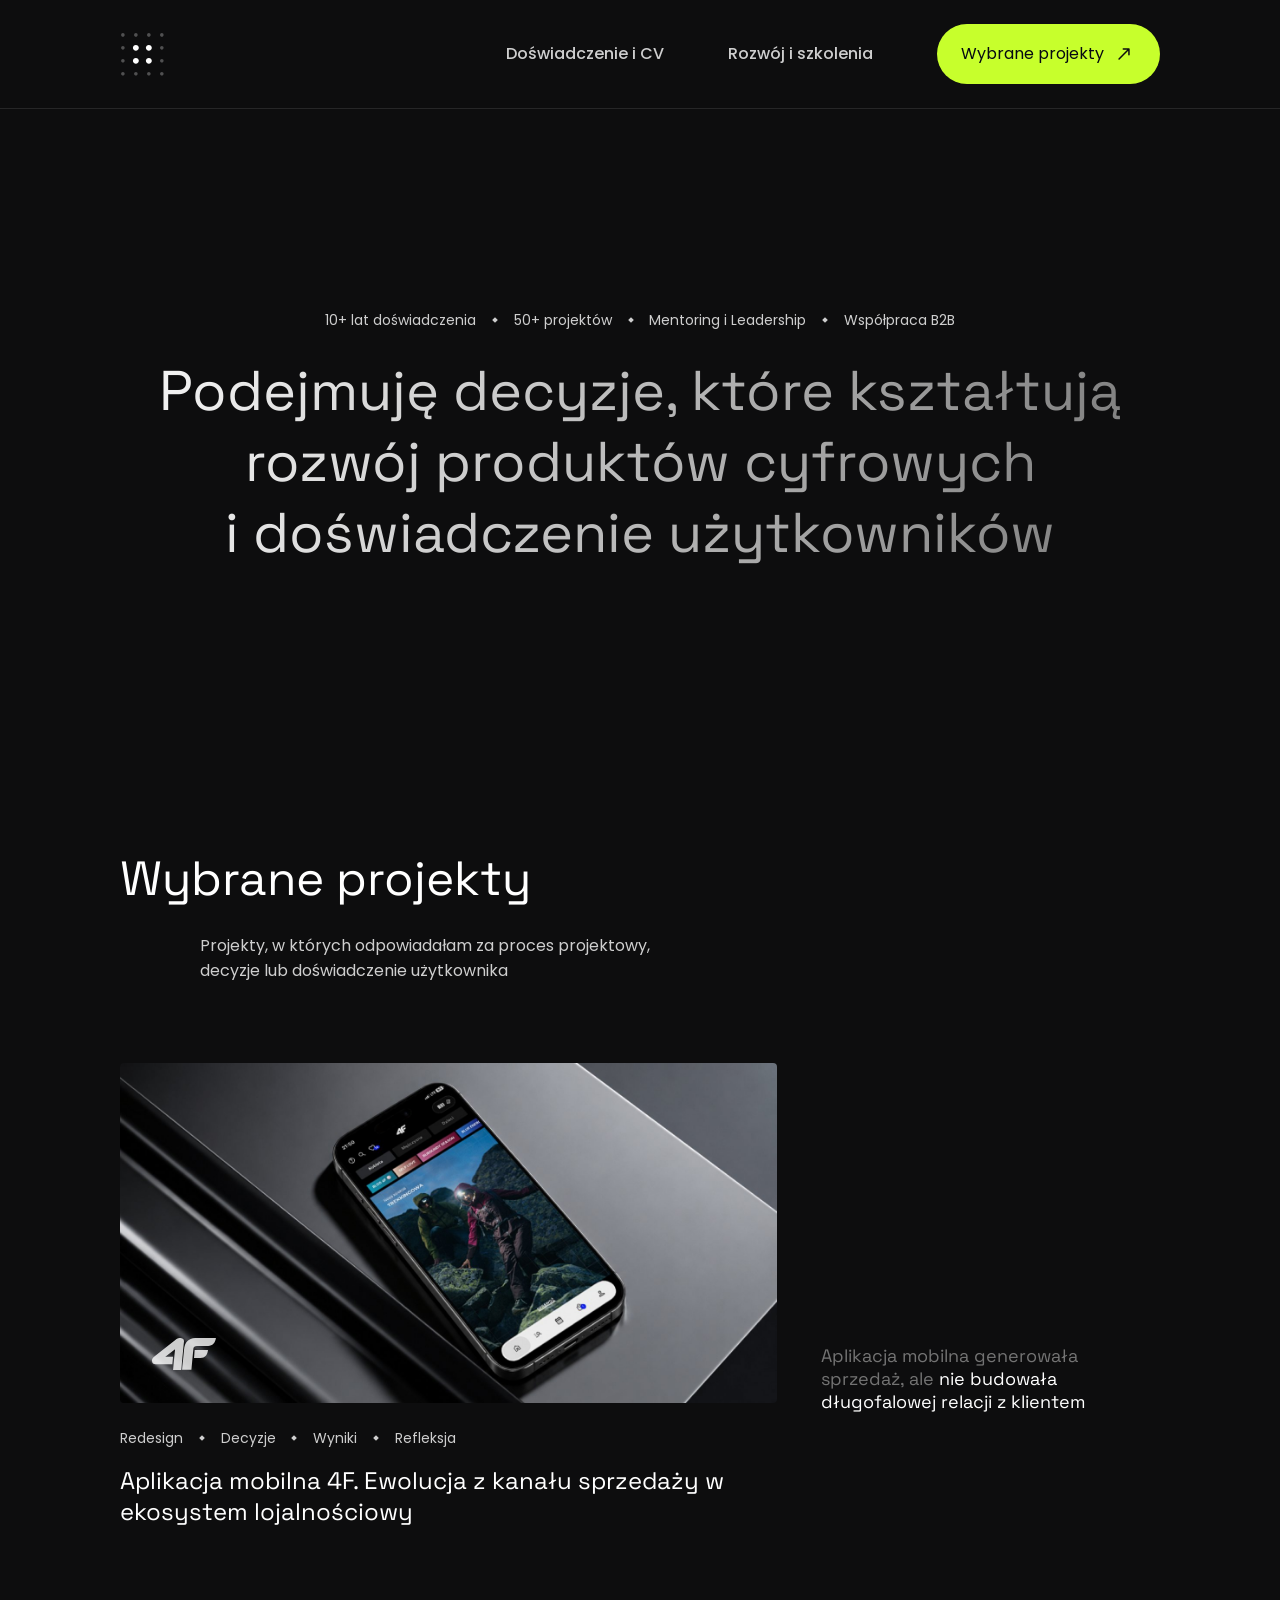
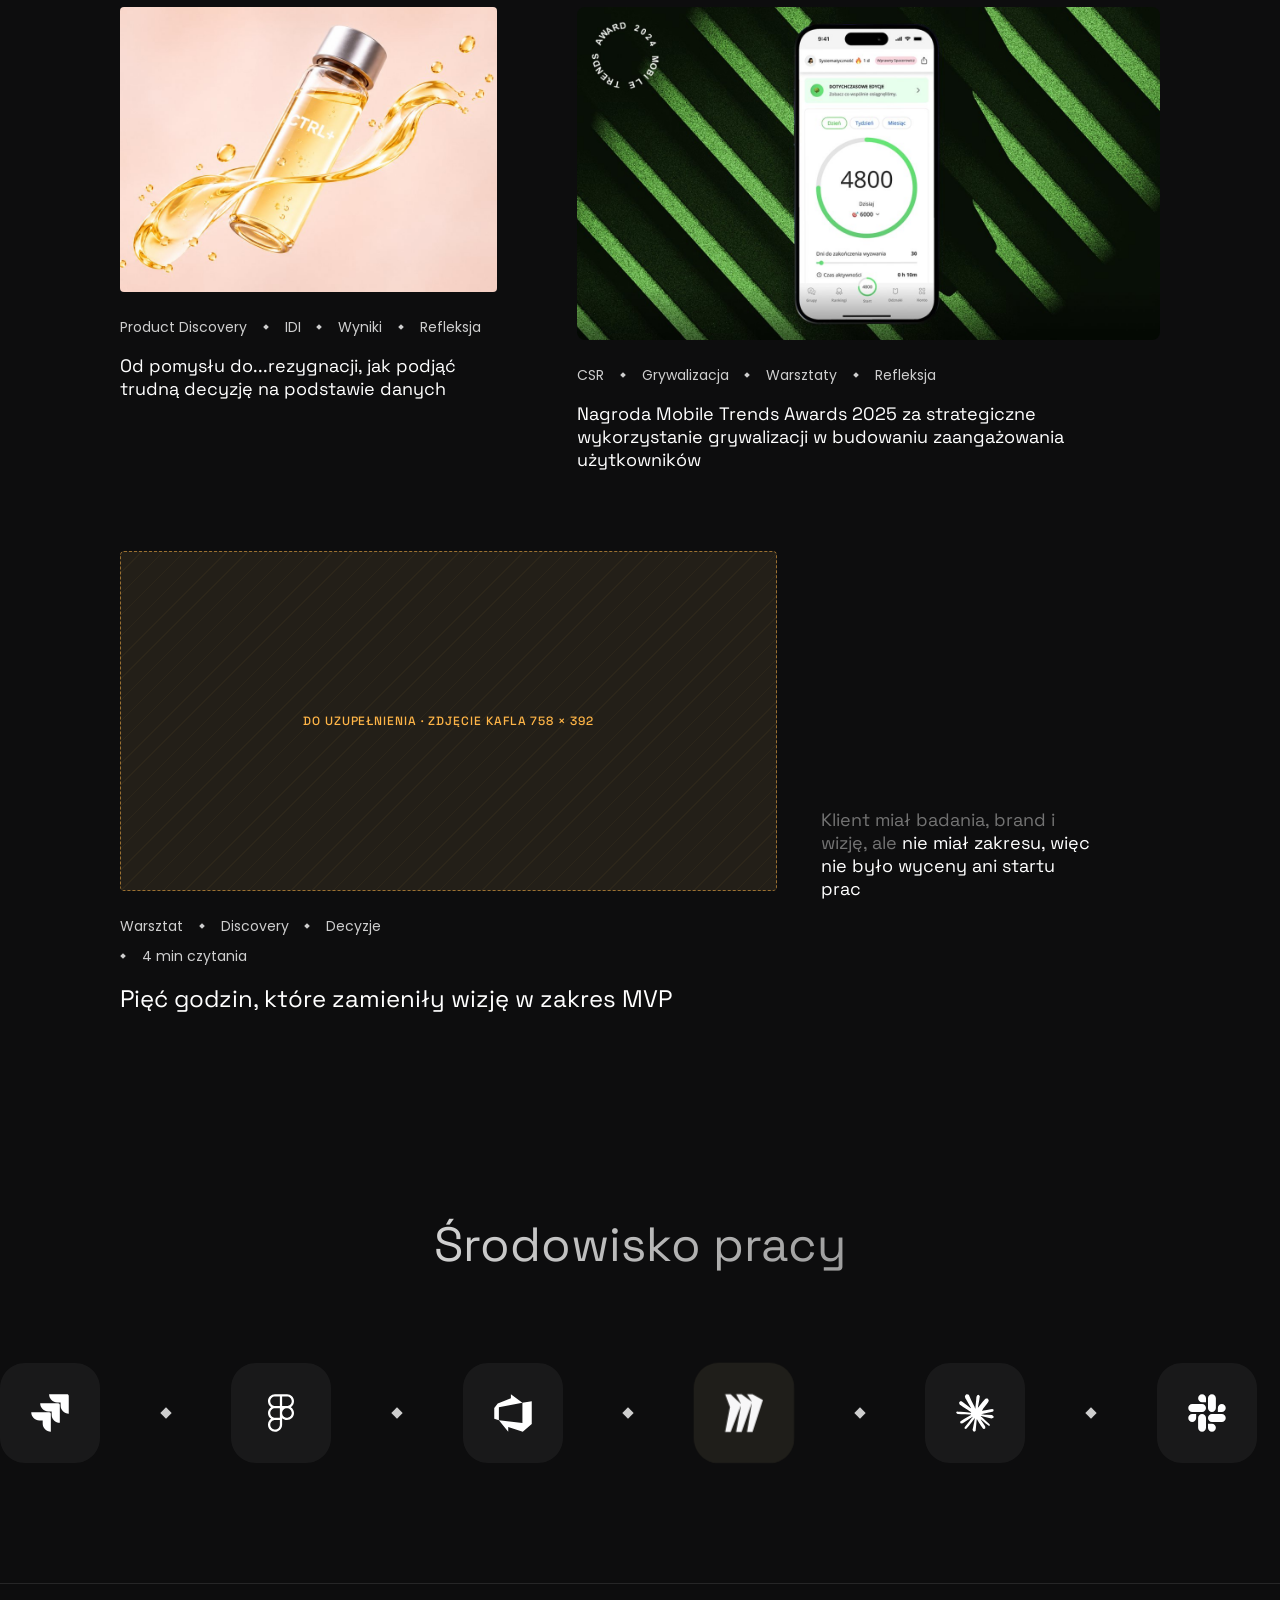
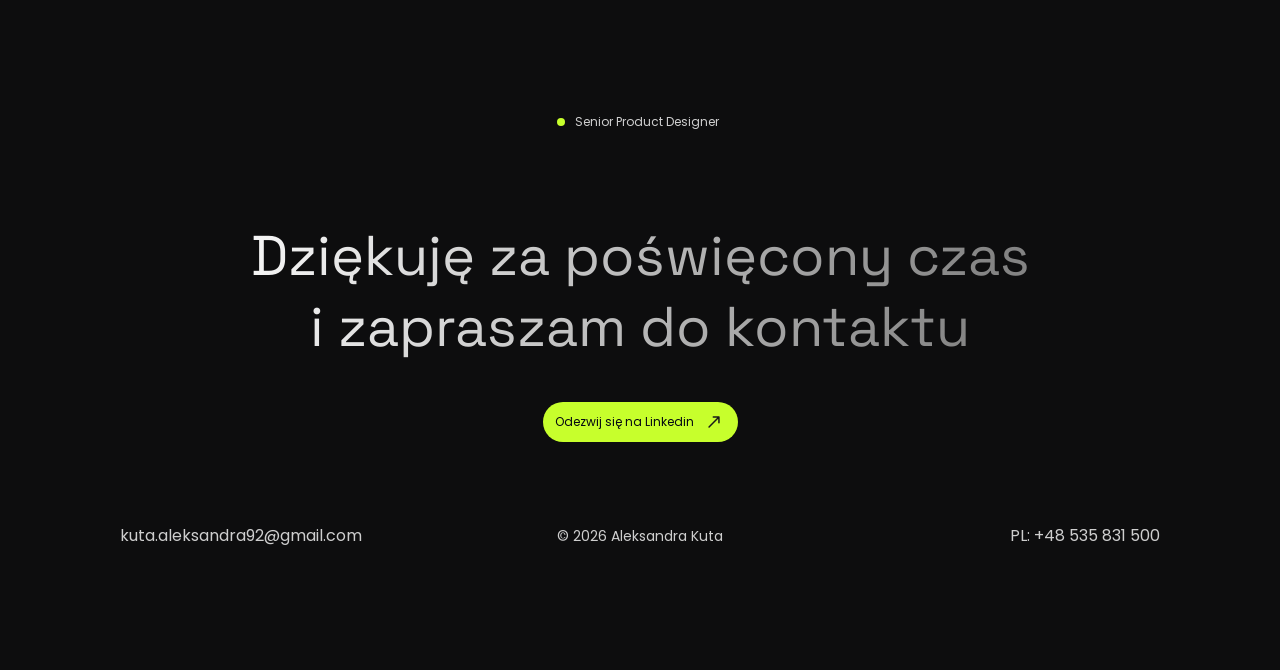
==== commit db01c322: "Main page effects" ====
--- a/index.html
+++ b/index.html
@@ -13,11 +13,18 @@
   <link rel="preconnect" href="https://fonts.gstatic.com" crossorigin>
   <link href="https://fonts.googleapis.com/css2?family=Poppins:wght@400;500&family=Space+Grotesk:wght@400;500&display=swap" rel="stylesheet">
 
-  <link rel="stylesheet" href="css/style.css?v=93">
+  <link rel="stylesheet" href="css/style.css?v=94">
   <!-- ROBOCZE (24.11): oznaczenie kafla bez zdjęcia (Warsztat) – usunąć przed publikacją -->
   <link rel="stylesheet" href="css/robocze.css?v=1">
+  <!-- Efekt pojawiania się treści (wariant C, 24.11): klasa przed pierwszym malowaniem – bez mignięcia. Gdy main.js się nie wczyta, po 3 s treść pokazuje się bez efektu. -->
+  <script>
+    if (!matchMedia('(prefers-reduced-motion: reduce)').matches && 'IntersectionObserver' in window) {
+      document.documentElement.classList.add('reveal');
+      setTimeout(function () { if (!window.__revealReady) document.documentElement.classList.remove('reveal'); }, 3000);
+    }
+  </script>
 </head>
-<body class="page-home">
+<body class="page-home" data-reveal-page>
 
   <!-- ============ NAWIGACJA ============ -->
   <header class="site-header">
@@ -454,6 +461,6 @@
     </div>
   </footer>
 
-  <script src="js/main.js?v=93"></script>
+  <script src="js/main.js?v=94"></script>
 </body>
 </html>
--- a/css/style.css
+++ b/css/style.css
@@ -3236,3 +3236,18 @@
   .artifact__desc, .case-reflection__note { font-size: var(--font-size-sm); line-height: 22px; }
   .case-limits--ws .case-limits__side { gap: var(--spacing-24); }
 }
+
+/* ============================================================
+   Pojawianie się treści – wariant C „Rozmycie” (24.11, wybór Oli z podglądu na stronie Warsztatu)
+   Na razie tylko Strona Główna (body[data-reveal-page]). Klasę html.reveal dodaje skrypt w <head>,
+   elementy oznacza js/main.js ([data-reveal] → .is-revealed, potem atrybut jest zdejmowany).
+   Krycie 0 → 1, blur 12 px → 0, scale .97 → 1; 1,1 s, cubic-bezier(.22,1,.36,1) jak drawer; kolejno co 0,08 s w sekcji.
+   ============================================================ */
+html.reveal [data-reveal] {
+  transition: opacity 1.1s cubic-bezier(0.22, 1, 0.36, 1), filter 1.1s cubic-bezier(0.22, 1, 0.36, 1), transform 1.1s cubic-bezier(0.22, 1, 0.36, 1);
+  transition-delay: var(--reveal-delay, 0s);
+}
+html.reveal [data-reveal]:not(.is-revealed) { opacity: 0; filter: blur(12px); transform: scale(0.97); }
+@media (prefers-reduced-motion: reduce) {
+  html.reveal [data-reveal] { opacity: 1 !important; filter: none !important; transform: none !important; transition: none !important; }
+}
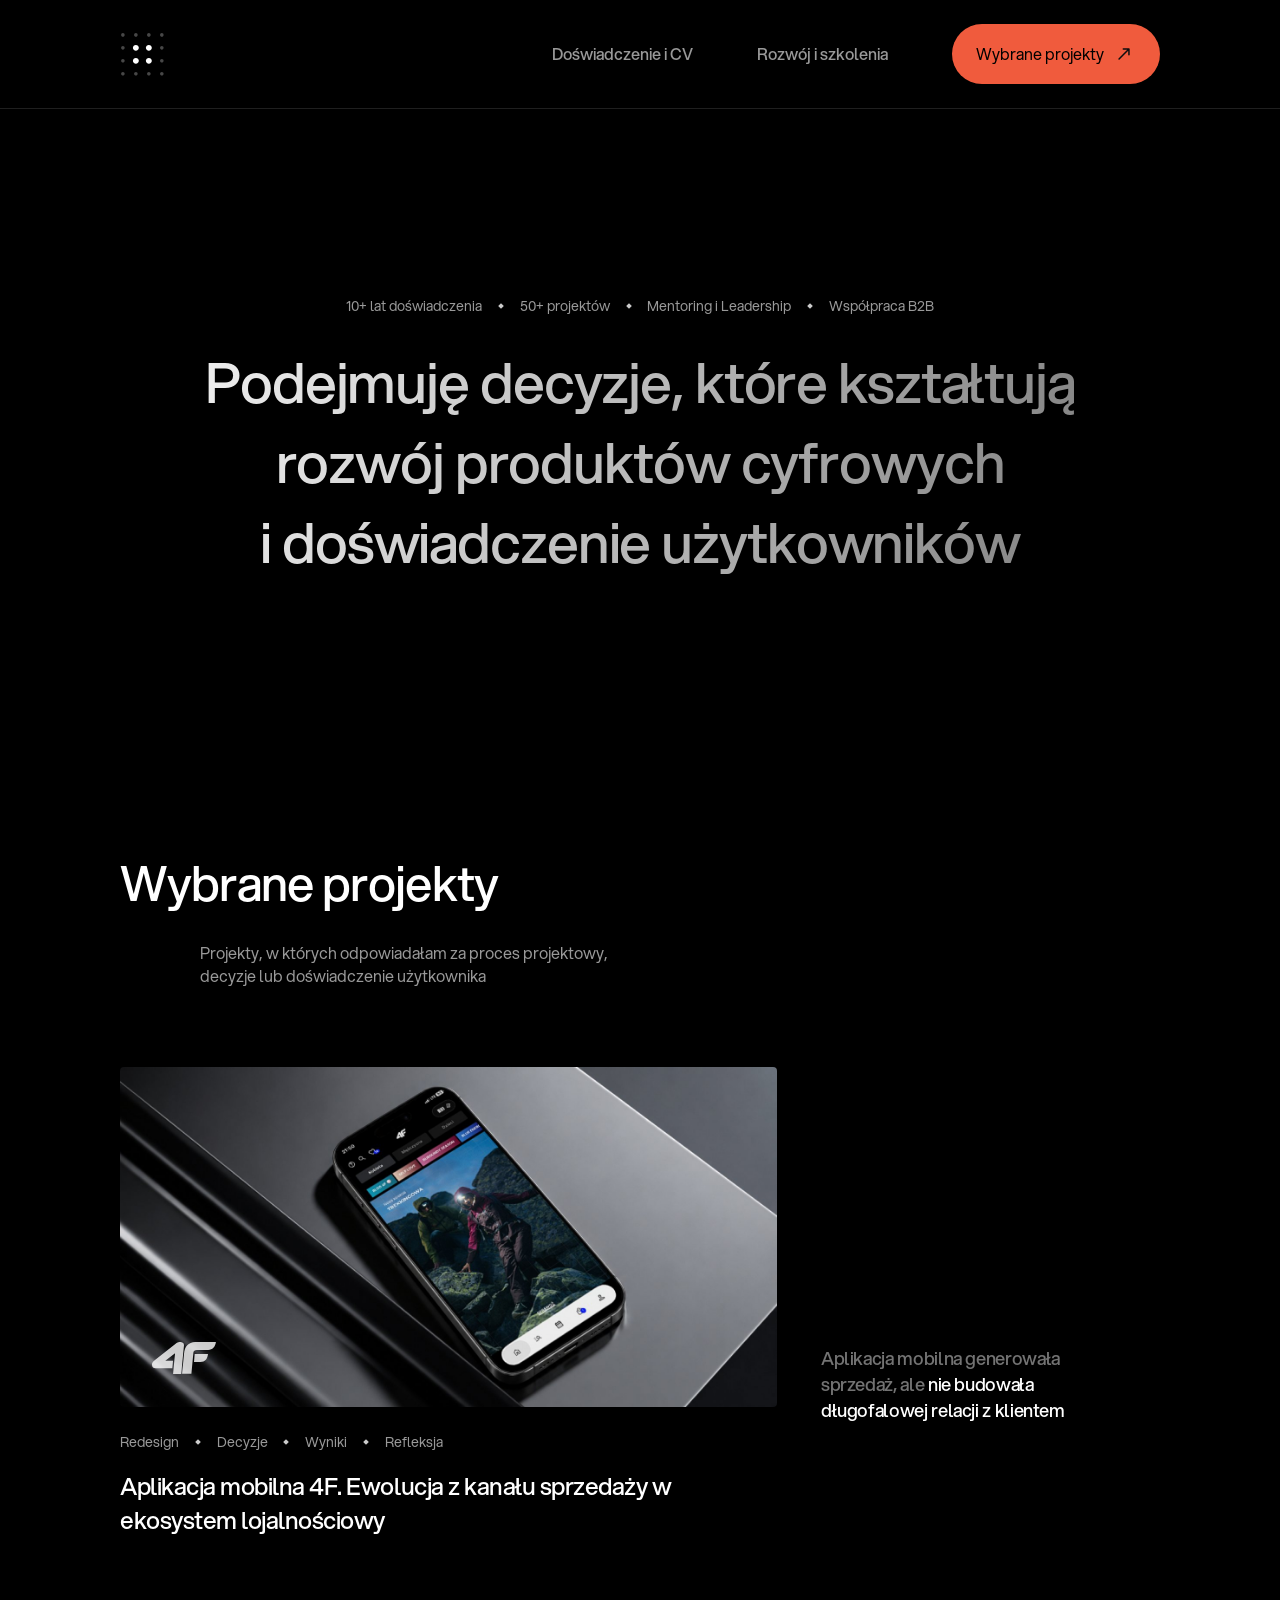
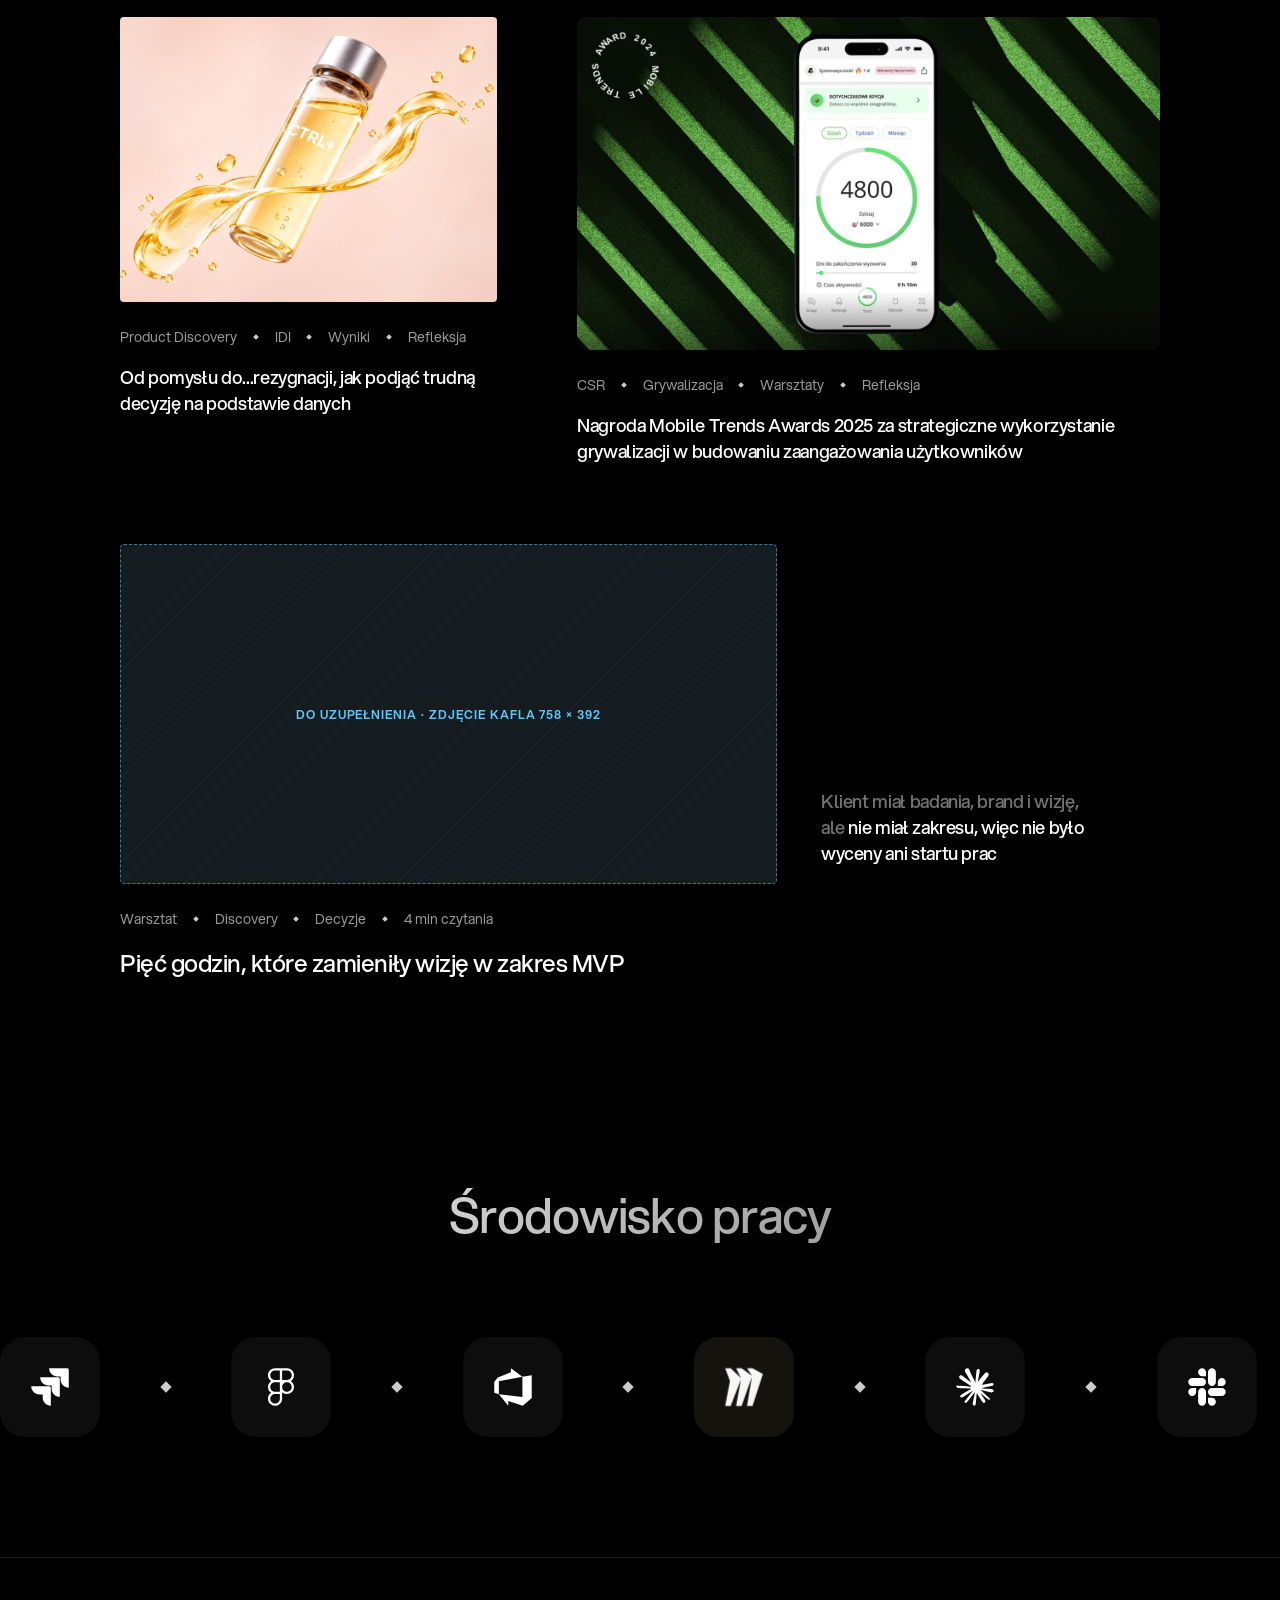
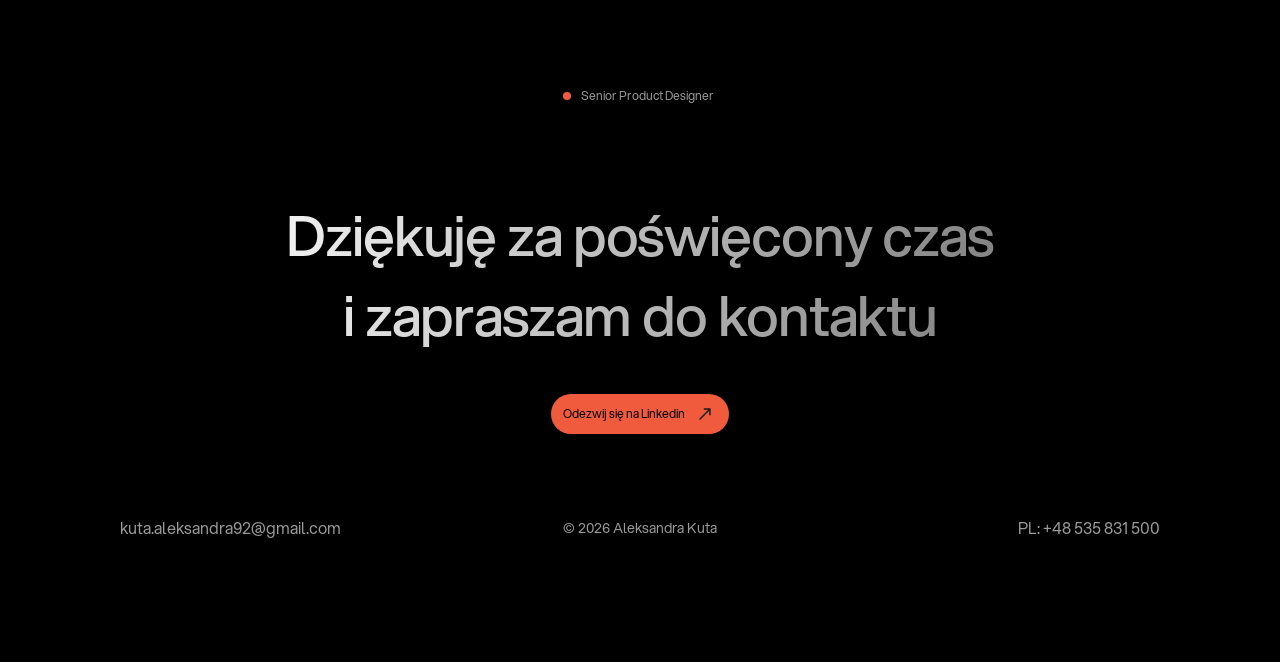
==== commit 1b8b3d75: "test design" ====
--- a/index.html
+++ b/index.html
@@ -9,13 +9,13 @@
   <link rel="icon" type="image/svg+xml" href="assets/favicon.svg">
 
   <!-- Fonty: Poppins (tekst, nawigacja) i Space Grotesk (nagłówki) -->
-  <link rel="preconnect" href="https://fonts.googleapis.com">
-  <link rel="preconnect" href="https://fonts.gstatic.com" crossorigin>
-  <link href="https://fonts.googleapis.com/css2?family=Poppins:wght@400;500&family=Space+Grotesk:wght@400;500&display=swap" rel="stylesheet">
-
-  <link rel="stylesheet" href="css/style.css?v=94">
+  <!-- Fonty Aspekta hostowane lokalnie (24.11) – 400 tekst, 500 nagłówki -->
+  <link rel="preload" href="assets/fonts/Aspekta-400.woff2" as="font" type="font/woff2" crossorigin>
+  <link rel="preload" href="assets/fonts/Aspekta-500.woff2" as="font" type="font/woff2" crossorigin>
+
+  <link rel="stylesheet" href="css/style.css?v=95">
   <!-- ROBOCZE (24.11): oznaczenie kafla bez zdjęcia (Warsztat) – usunąć przed publikacją -->
-  <link rel="stylesheet" href="css/robocze.css?v=1">
+  <link rel="stylesheet" href="css/robocze.css?v=2">
   <!-- Efekt pojawiania się treści (wariant C, 24.11): klasa przed pierwszym malowaniem – bez mignięcia. Gdy main.js się nie wczyta, po 3 s treść pokazuje się bez efektu. -->
   <script>
     if (!matchMedia('(prefers-reduced-motion: reduce)').matches && 'IntersectionObserver' in window) {
@@ -51,7 +51,7 @@
   <main>
     <!-- ============ HEADER / HERO ============ -->
     <section class="hero" aria-labelledby="hero-title"
-      data-hero-trail="assets/images/hero/hero-4f.jpg assets/images/hero/hero-ctrl.jpg assets/images/hero/hero-hc.jpg assets/images/hero/hero-esa.jpg">
+      data-hero-trail="assets/images/hero/hero-4f.jpg?v=2 assets/images/hero/hero-ctrl.jpg assets/images/hero/hero-hc.jpg assets/images/hero/hero-esa.jpg">
       <!-- Miniatury projektów podążające za kursorem (tylko web z myszą) – lista obrazów w data-hero-trail -->
       <div class="hero__trail" aria-hidden="true"></div>
       <div class="hero__content container">
@@ -461,6 +461,6 @@
     </div>
   </footer>
 
-  <script src="js/main.js?v=94"></script>
+  <script src="js/main.js?v=95"></script>
 </body>
 </html>
--- a/css/style.css
+++ b/css/style.css
@@ -2,30 +2,43 @@
    Portfolio – Aleksandra Kuta
    Tokeny (zmienne) przeniesione 1:1 z Figmy (plik „Redesign”)
    ========================================================= */
+/* ============================================================
+   Fonty – Aspekta (24.11, styl „dark premium” wg inspiracji Oli; SIL OFL 1.1, assets/fonts/Aspekta-LICENSE.txt)
+   Hostowane lokalnie zamiast Google Fonts. Rodzina „Aspekta Display” dla nagłówków ma wagi przesunięte o stopień
+   (400 w CSS → plik 500, 500 → 600, 700 → 700), żeby nagłówki były jak w inspiracji bez zmiany setek reguł font-weight.
+   ============================================================ */
+@font-face { font-family: "Aspekta"; src: url("../assets/fonts/Aspekta-400.woff2") format("woff2"); font-weight: 400; font-style: normal; font-display: swap; }
+@font-face { font-family: "Aspekta"; src: url("../assets/fonts/Aspekta-500.woff2") format("woff2"); font-weight: 500; font-style: normal; font-display: swap; }
+@font-face { font-family: "Aspekta"; src: url("../assets/fonts/Aspekta-600.woff2") format("woff2"); font-weight: 600; font-style: normal; font-display: swap; }
+@font-face { font-family: "Aspekta"; src: url("../assets/fonts/Aspekta-700.woff2") format("woff2"); font-weight: 700; font-style: normal; font-display: swap; }
+@font-face { font-family: "Aspekta Display"; src: url("../assets/fonts/Aspekta-500.woff2") format("woff2"); font-weight: 400; font-style: normal; font-display: swap; }
+@font-face { font-family: "Aspekta Display"; src: url("../assets/fonts/Aspekta-600.woff2") format("woff2"); font-weight: 500; font-style: normal; font-display: swap; }
+@font-face { font-family: "Aspekta Display"; src: url("../assets/fonts/Aspekta-700.woff2") format("woff2"); font-weight: 600 700; font-style: normal; font-display: swap; }
+
 :root {
   /* Kolory */
-  --color-bg-primary: #0d0d0e;
-  --color-bg-accent: #c7ff2c;
-  --color-bg-secondary: #111112;
-  --color-bg-surface: #161616;
-  --color-surface-fill: #141517;
-  --color-bg-tag: #181919;
-  --color-border-subtle: #303031;
+  --color-bg-primary: #000000; /* 24.11 dark premium (wcześniej #0d0d0e) */
+  --color-bg-accent: #f05b3d; /* 24.11 akcent z inspiracji (wcześniej limonka #c7ff2c) */
+  --color-bg-secondary: #0a0a0a; /* wcześniej #111112 */
+  --color-bg-surface: #121212; /* wcześniej #161616 */
+  --color-surface-fill: #121212; /* wcześniej #141517 */
+  --color-bg-tag: #121212; /* wcześniej #181919 */
+  --color-border-subtle: rgba(255, 255, 255, 0.12); /* wcześniej #303031 */
   --color-text-primary: #ffffff;
-  --color-text-secondary: rgba(255, 255, 255, 0.8);
+  --color-text-secondary: rgba(255, 255, 255, 0.6); /* inspiracja: biały 60% (wcześniej 80%) */
   --color-text-accent: #737373;
-  --color-text-tertiary: #8f8f8f;
-  --color-divider: #303031;
-  --color-border-nav: rgba(255, 255, 255, 0.1);
-  --color-button-secondary-bg-2: rgba(75, 84, 92, 0.4);
-  --color-button-secondary-border: #4b545c;
+  --color-text-tertiary: rgba(255, 255, 255, 0.5); /* wcześniej #8f8f8f */
+  --color-divider: rgba(255, 255, 255, 0.12); /* wcześniej #303031 */
+  --color-border-nav: rgba(255, 255, 255, 0.12); /* inspiracja: linie biały 12% */
+  --color-button-secondary-bg-2: rgba(255, 255, 255, 0.06); /* wcześniej rgba(75,84,92,.4) */
+  --color-button-secondary-border: rgba(255, 255, 255, 0.6); /* inspiracja: obrys biały 60% (wcześniej #4b545c) */
   --color-button-secondary-bg: rgba(255, 255, 255, 0.05);
-  --color-text-on-accent: #060a12;
-  --color-accent-glow: rgba(215, 238, 149, 0.6);
+  --color-text-on-accent: #000000; /* czarny na #f05b3d – kontrast 6,4:1 */
+  --color-accent-glow: rgba(240, 91, 61, 0.5);
 
   /* Typografia */
-  --font-body: "Poppins", system-ui, sans-serif;
-  --font-heading: "Space Grotesk", system-ui, sans-serif;
+  --font-body: "Aspekta", system-ui, sans-serif; /* 24.11 (wcześniej Poppins) */
+  --font-heading: "Aspekta Display", "Aspekta", system-ui, sans-serif; /* 24.11 (wcześniej Space Grotesk) – wagi o stopień grubsze, patrz @font-face */
   --font-size-xs: 12px;
   --font-size-sm: 14px;
   --font-size-md: 16px;
@@ -545,7 +558,7 @@
   object-fit: cover;
   object-position: top;
   border-radius: var(--radius-4);
-  background: #09090a;
+  background: #000000;
 }
 
 
@@ -1187,7 +1200,7 @@
   padding: 0;
   border: 0;
   border-radius: var(--radius-16);
-  background: #222222;
+  background: #121212;
   color: var(--color-text-primary);
   cursor: pointer;
   transform: translateY(-50%);
@@ -1831,7 +1844,7 @@
 .research-tile--accent { background: var(--color-bg-accent); }
 .research-tile--accent .research-tile__num,
 .research-tile--accent .research-tile__title { color: var(--color-text-on-accent); }
-.research-tile--accent .research-tile__desc { color: #48512f; } /* z makiety – brak tokenu */
+.research-tile--accent .research-tile__desc { color: rgba(0, 0, 0, 0.7); } /* 24.11: tekst na akcencie #f05b3d (wcześniej #48512f na limonce) */
 @media (min-width: 1201px) {
   .research-board { display: block; height: 886px; }
   .research-vial { display: block; position: absolute; left: 19.25%; top: 576px; width: 460px; height: 390px; object-fit: cover; } /* 231 / 1200 */
@@ -1976,7 +1989,7 @@
 .verdict-tile__desc { margin: 0; line-height: 28px; color: var(--color-text-tertiary); }
 .verdict-tile--accent { background: var(--color-bg-accent); }
 .verdict-tile--accent .verdict-tile__title { color: var(--color-text-on-accent); }
-.verdict-tile--accent .verdict-tile__desc { color: #48512f; } /* jak w Research – brak tokenu */
+.verdict-tile--accent .verdict-tile__desc { color: rgba(0, 0, 0, 0.7); } /* 24.11: jak w Research */
 
 /* ---------- Case study CTRL+: Ograniczenia (makieta web 3268:4415) ---------- */
 .case-limits { background: var(--color-bg-primary); }
@@ -2147,7 +2160,7 @@
   background-clip: text;
   color: transparent;
 }
-.courses { background: linear-gradient(161deg, #0d0d0e 0%, #0d0d0e 71.33%, #12160a 102.19%); }
+.courses { background: linear-gradient(161deg, #000000 0%, #000000 71.33%, #1a0c08 102.19%); } /* 24.11: poświata w odcieniu akcentu (wcześniej limonkowa #12160a) */
 .courses__list { display: flex; flex-direction: column; gap: var(--spacing-80); margin: 0; padding-top: var(--spacing-80); padding-bottom: var(--spacing-120); list-style: none; }
 /* wiersz: zdjęcie 758 + podpis pod nim | opis z przyciskiem wyrównany do dołu zdjęcia (kolumna 402, gap 40); co drugi odwrócony */
 .course {
@@ -3251,3 +3264,10 @@
 @media (prefers-reduced-motion: reduce) {
   html.reveal [data-reveal] { opacity: 1 !important; filter: none !important; transform: none !important; transition: none !important; }
 }
+
+/* ============================================================
+   Typografia „dark premium” (24.11): ciasny odstęp liter w nagłówkach i dużych liczbach (−2% jak w inspiracji)
+   ============================================================ */
+h1, h2, h3,
+.intro-fact__value, .effect__value, .rating__value, .result__value, .project__title, .projects__note,
+.home-footer__title, .case-reflection__quote, .need__title, .direction__title { letter-spacing: -0.02em; }
--- a/css/robocze.css
+++ b/css/robocze.css
@@ -8,9 +8,9 @@
    Wybrany efekt przenieść do style.css / main.js.
    ============================================================ */
 :root {
-  --todo: #ffb547;
-  --todo-bg: rgba(255, 181, 71, 0.06);
-  --todo-line: rgba(255, 181, 71, 0.55);
+  --todo: #5cc8ff; /* 24.11: błękit – odróżnia się od akcentu #f05b3d */
+  --todo-bg: rgba(92, 200, 255, 0.06);
+  --todo-line: rgba(92, 200, 255, 0.55);
 }
 
 /* ---------- 1. Miejsca do uzupełnienia ---------- */
@@ -24,7 +24,7 @@
   border: 1.5px dashed var(--todo-line);
   border-radius: var(--radius-8);
   background:
-    repeating-linear-gradient(135deg, transparent 0 14px, rgba(255, 181, 71, 0.045) 14px 15px),
+    repeating-linear-gradient(135deg, transparent 0 14px, rgba(92, 200, 255, 0.045) 14px 15px),
     var(--todo-bg);
   text-align: center;
 }
@@ -155,7 +155,7 @@
   border: 1.5px dashed var(--todo-line);
   border-radius: inherit;
   background:
-    repeating-linear-gradient(135deg, transparent 0 14px, rgba(255, 181, 71, 0.045) 14px 15px),
+    repeating-linear-gradient(135deg, transparent 0 14px, rgba(92, 200, 255, 0.045) 14px 15px),
     var(--todo-bg);
   font-family: var(--font-heading);
   font-size: 12px;
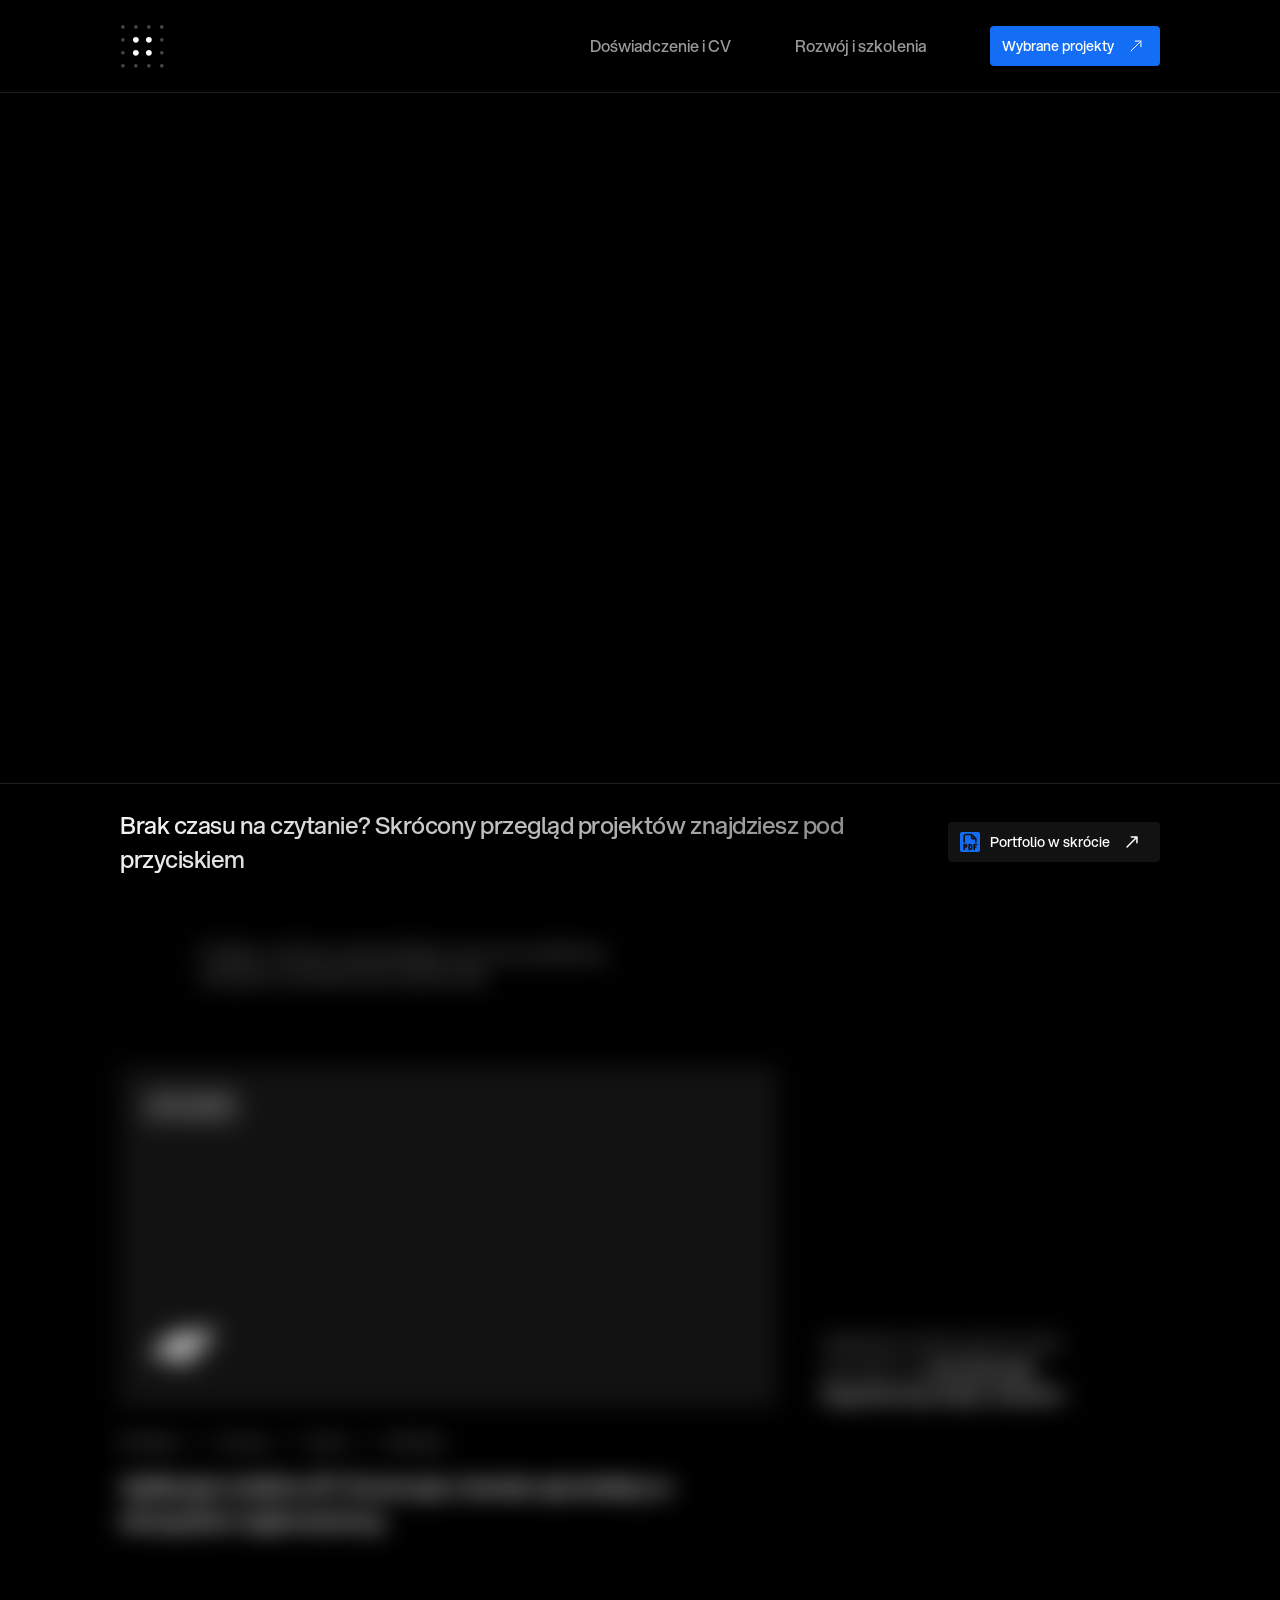
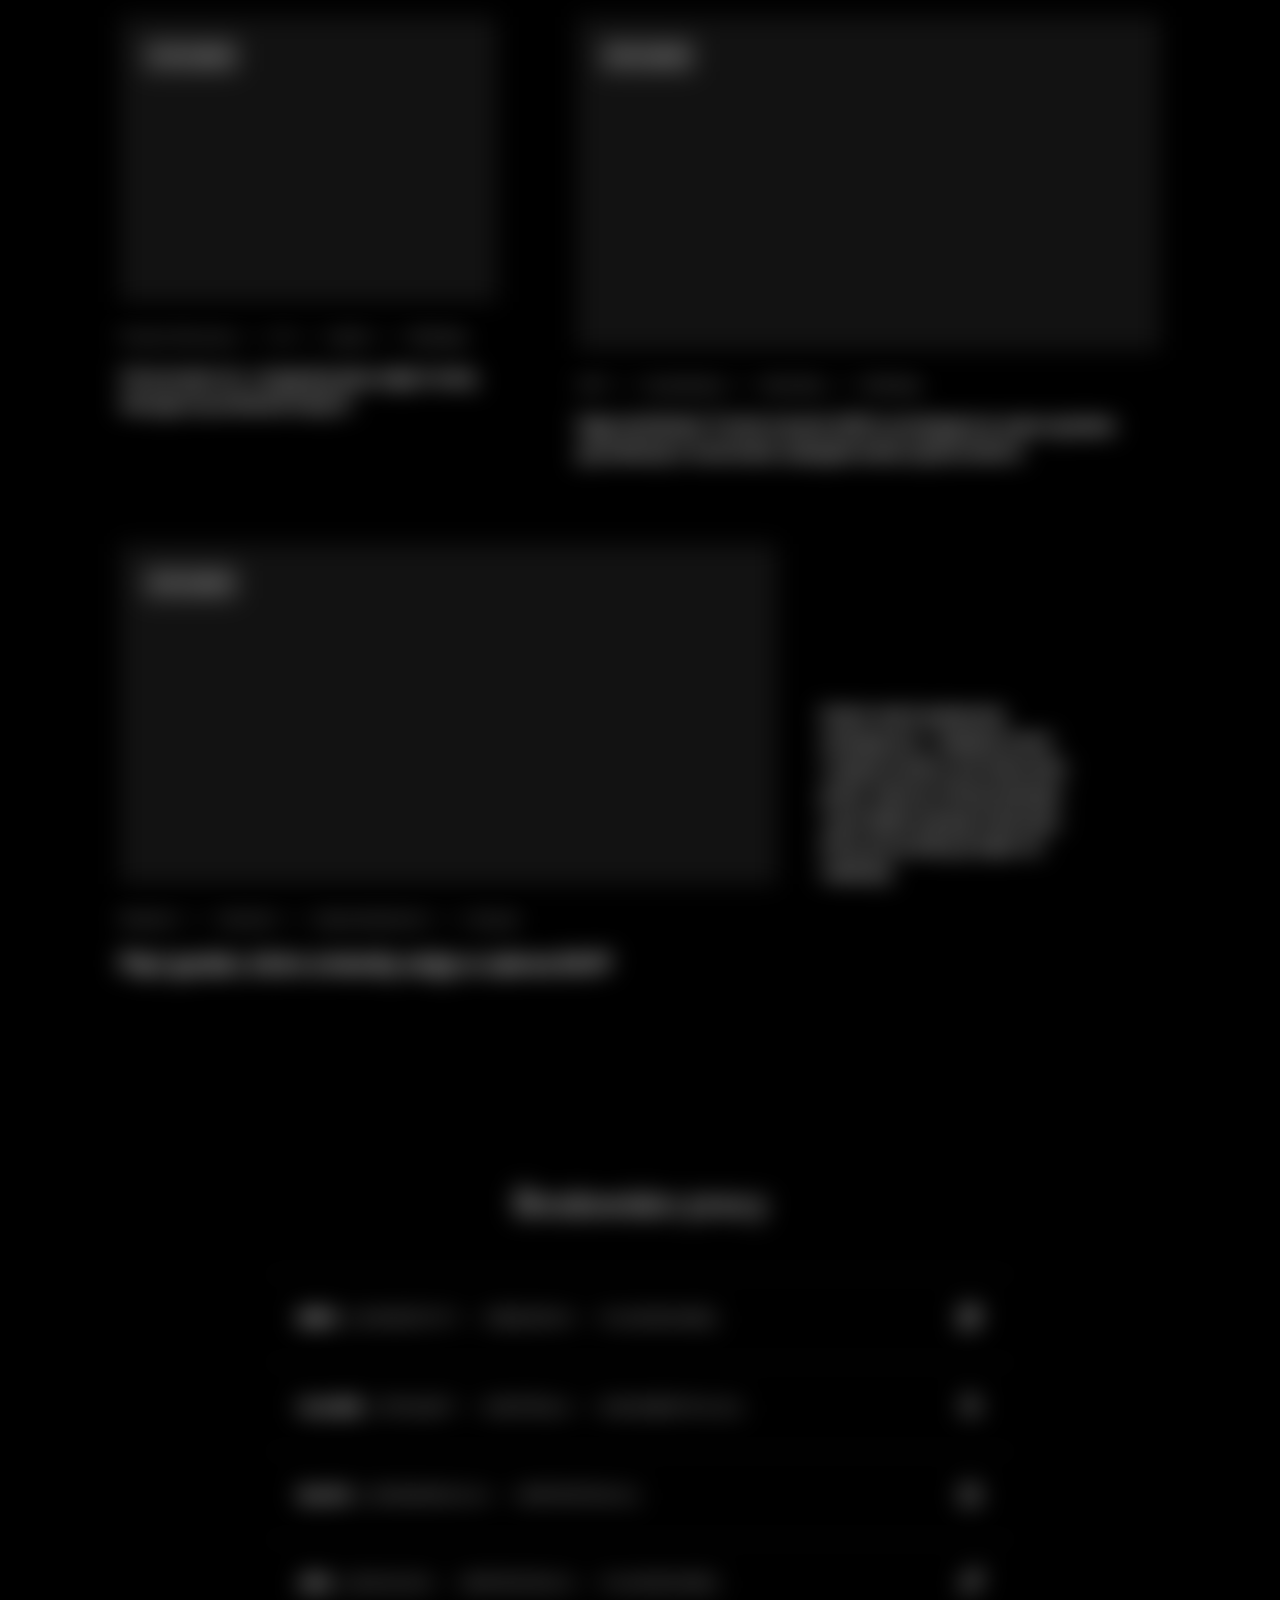
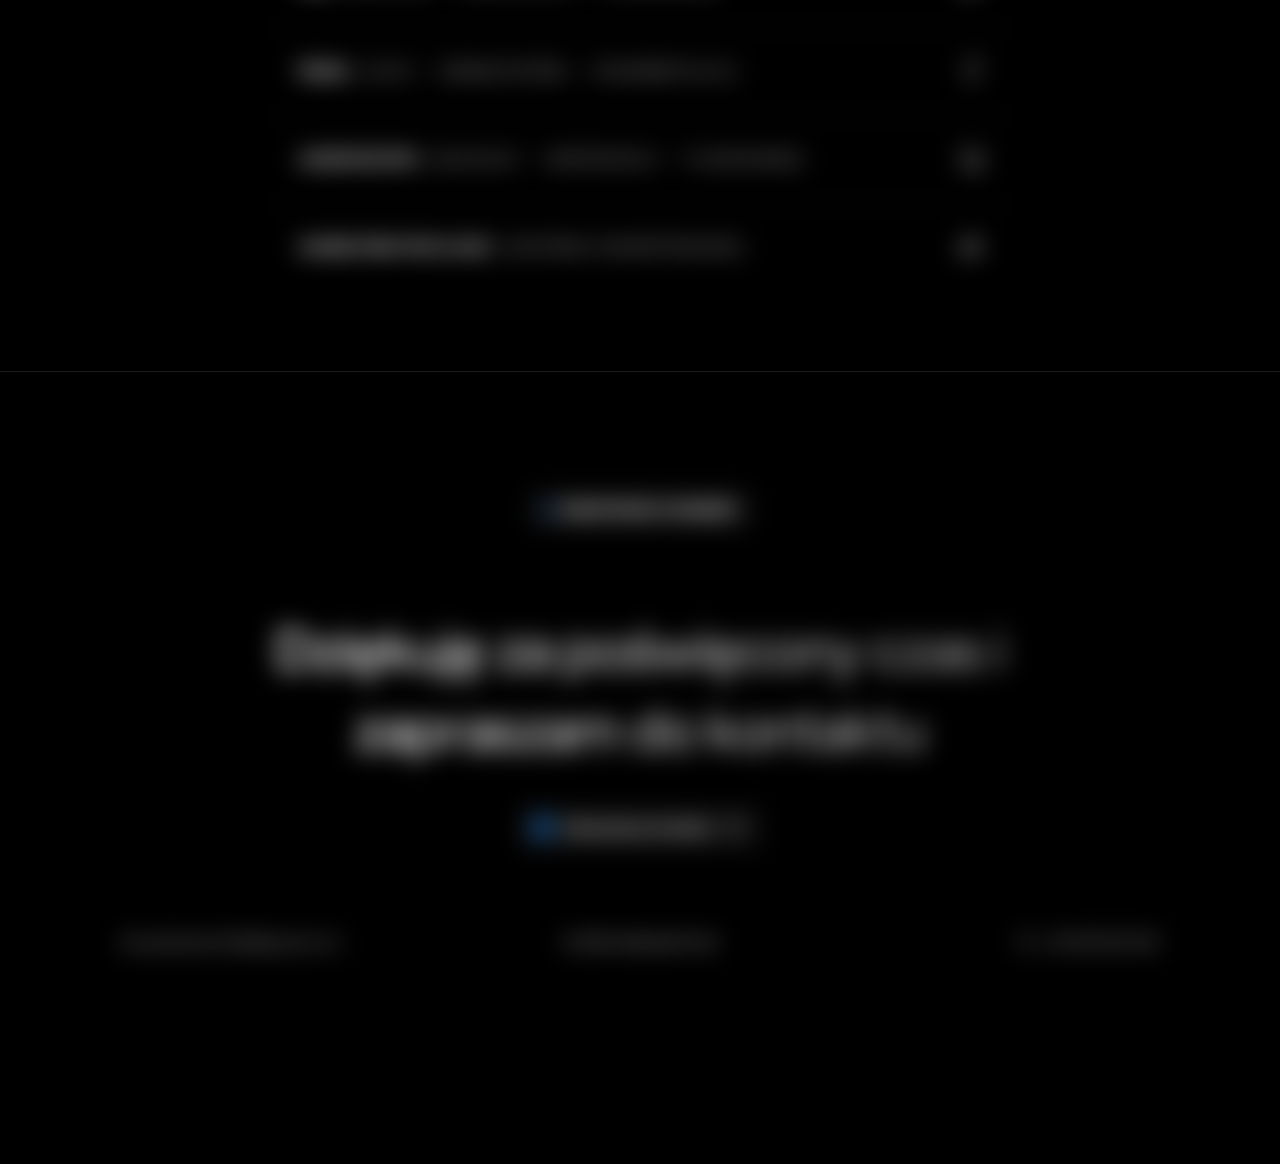
==== commit 00b1acca: "New main page" ====
--- a/index.html
+++ b/index.html
@@ -8,14 +8,11 @@
   <meta name="description" content="Portfolio Aleksandry Kuty – Senior Product Designer i Team Leader. 10+ lat doświadczenia, 50+ projektów.">
   <link rel="icon" type="image/svg+xml" href="assets/favicon.svg">
 
-  <!-- Fonty: Poppins (tekst, nawigacja) i Space Grotesk (nagłówki) -->
   <!-- Fonty Aspekta hostowane lokalnie (24.11) – 400 tekst, 500 nagłówki -->
   <link rel="preload" href="assets/fonts/Aspekta-400.woff2" as="font" type="font/woff2" crossorigin>
   <link rel="preload" href="assets/fonts/Aspekta-500.woff2" as="font" type="font/woff2" crossorigin>
 
-  <link rel="stylesheet" href="css/style.css?v=95">
-  <!-- ROBOCZE (24.11): oznaczenie kafla bez zdjęcia (Warsztat) – usunąć przed publikacją -->
-  <link rel="stylesheet" href="css/robocze.css?v=2">
+  <link rel="stylesheet" href="css/style.css?v=96">
   <!-- Efekt pojawiania się treści (wariant C, 24.11): klasa przed pierwszym malowaniem – bez mignięcia. Gdy main.js się nie wczyta, po 3 s treść pokazuje się bez efektu. -->
   <script>
     if (!matchMedia('(prefers-reduced-motion: reduce)').matches && 'IntersectionObserver' in window) {
@@ -26,7 +23,7 @@
 </head>
 <body class="page-home" data-reveal-page>
 
-  <!-- ============ NAWIGACJA ============ -->
+  <!-- ============ NAWIGACJA (26.11 – web 3426:5195, mobile 3445:7811, menu mobile 3445:8281) ============ -->
   <header class="site-header">
     <nav class="nav container" aria-label="Główna nawigacja">
       <a href="index.html" class="nav__logo" aria-label="Strona główna">
@@ -34,16 +31,27 @@
       </a>
 
       <button class="nav__toggle" type="button" aria-expanded="false" aria-controls="nav-menu" aria-label="Otwórz menu">
-        <img src="assets/icons/menu.svg" alt="" width="24" height="24">
+        <img src="assets/icons/sg/menu.svg" alt="" width="24" height="24">
       </button>
 
       <div class="nav__menu" id="nav-menu">
-        <a href="doswiadczenie.html" class="nav__link">Doświadczenie i CV</a>
-        <a href="rozwoj.html" class="nav__link">Rozwój i szkolenia</a>
-        <a href="#projekty" class="btn btn--cta">
-          Wybrane projekty
-          <img src="assets/icons/arrow-up-right.svg" alt="" width="24" height="24">
-        </a>
+        <!-- tylko menu mobilne: logo i zamknięcie -->
+        <div class="nav__menu-top">
+          <img src="assets/icons/logo.svg" alt="" width="44" height="44">
+          <button class="nav__close" type="button" data-nav-close aria-label="Zamknij menu">
+            <img src="assets/icons/sg/close.svg" alt="" width="24" height="24">
+          </button>
+        </div>
+        <div class="nav__links">
+          <a href="doswiadczenie.html" class="nav__link">Doświadczenie i CV<img class="nav__chevron" src="assets/icons/sg/chevron.svg" alt="" width="24" height="24"></a>
+          <a href="rozwoj.html" class="nav__link">Rozwój i szkolenia<img class="nav__chevron" src="assets/icons/sg/chevron.svg" alt="" width="24" height="24"></a>
+        </div>
+        <div class="nav__cta-wrap">
+          <a href="#projekty" class="btn btn--cta nav__cta">
+            Wybrane projekty
+            <img src="assets/icons/sg/arrow-thin.svg" alt="" width="24" height="24">
+          </a>
+        </div>
       </div>
     </nav>
   </header>
@@ -51,7 +59,7 @@
   <main>
     <!-- ============ HEADER / HERO ============ -->
     <section class="hero" aria-labelledby="hero-title"
-      data-hero-trail="assets/images/hero/hero-4f.jpg?v=2 assets/images/hero/hero-ctrl.jpg assets/images/hero/hero-hc.jpg assets/images/hero/hero-esa.jpg">
+      data-hero-trail="assets/images/hero/hero-4f.jpg?v=3 assets/images/hero/hero-ctrl.jpg?v=2 assets/images/hero/hero-hc.jpg?v=2 assets/images/hero/hero-esa.jpg?v=2 assets/images/hero/hero-warsztat.jpg">
       <!-- Miniatury projektów podążające za kursorem (tylko web z myszą) – lista obrazów w data-hero-trail -->
       <div class="hero__trail" aria-hidden="true"></div>
       <div class="hero__content container">
@@ -68,7 +76,7 @@
       </div>
     </section>
 
-    <!-- ============ WYBRANE PROJEKTY ============ -->
+    <!-- ============ WYBRANE PROJEKTY (26.11 – web 3426:5206, mobile 3445:8928…9077) ============ -->
     <section class="projects" id="projekty" aria-labelledby="projects-title">
       <div class="container projects__inner">
         <div class="section-head">
@@ -76,19 +84,23 @@
           <p class="section-head__lead">Projekty, w których odpowiadałam za proces projektowy, decyzje lub doświadczenie użytkownika</p>
         </div>
 
-        <!-- Projekt 1: 4F (duży kafel + tekst z prawej) -->
-        <div class="projects__feature">
+        <!-- Projekt 1: 4F (duży kafel + tekst z prawej; mobile: tytuł, tekst, zdjęcie) -->
+        <div class="projects__feature projects__feature--4f">
           <div class="project project--featured">
             <a href="projekty/4f.html" class="project__media" aria-label="Aplikacja mobilna 4F – Case Study w pigułce" data-drawer-open="pigulka-4f" aria-haspopup="dialog">
-              <img src="assets/images/projekty/projekt-4f.jpg?v=2" alt="Aplikacja mobilna 4F na ekranie telefonu" width="758" height="392" loading="lazy">
+              <picture>
+                <source media="(max-width: 720px)" srcset="assets/images/projekty/projekt-4f-mobile.jpg">
+                <img src="assets/images/projekty/projekt-4f.jpg?v=2" alt="Aplikacja mobilna 4F na ekranie telefonu" width="758" height="392" loading="lazy">
+              </picture>
               <img class="project__logo" src="assets/icons/logo-4f-kafel.svg" alt="" width="64" height="64">
+              <span class="project__time">5 min. czytania</span>
             </a>
             <div class="project__body">
               <ul class="meta" aria-label="Zakres">
                 <li>Redesign</li>
-              <li>Decyzje</li>
-              <li>Wyniki</li>
-              <li>Refleksja</li>
+                <li>Decyzje</li>
+                <li>Wyniki</li>
+                <li>Refleksja</li>
               </ul>
               <h3 class="project__title">Aplikacja mobilna 4F. Ewolucja z kanału sprzedaży w ekosystem lojalnościowy</h3>
             </div>
@@ -100,14 +112,18 @@
           <!-- Projekt 2: CTRL+ -->
           <div class="project project--small">
             <a href="projekty/ctrl.html" class="project__media" aria-label="CTRL+ – Case Study w pigułce" data-drawer-open="pigulka-ctrl" aria-haspopup="dialog">
-              <img src="assets/images/projekty/projekt-ctrl.jpg?v=2" alt="Fiolka CTRL+ z płynem na różowym tle" width="435" height="329" loading="lazy">
+              <picture>
+                <source media="(max-width: 720px)" srcset="assets/images/projekty/projekt-ctrl-mobile.jpg">
+                <img src="assets/images/projekty/projekt-ctrl.jpg?v=3" alt="Szklane fiolki z płynem na czarno-białym zdjęciu" width="435" height="329" loading="lazy">
+              </picture>
+              <span class="project__time">X min. czytania</span>
             </a>
             <div class="project__body">
               <ul class="meta" aria-label="Zakres">
                 <li>Product Discovery</li>
-              <li>IDI</li>
-              <li>Wyniki</li>
-              <li>Refleksja</li>
+                <li>IDI</li>
+                <li>Wyniki</li>
+                <li>Refleksja</li>
               </ul>
               <h3 class="project__title">Od pomysłu do...rezygnacji, jak podjąć trudną decyzję na podstawie danych</h3>
             </div>
@@ -116,183 +132,86 @@
           <!-- Projekt 3: Healthy Cities (Mobile Trends Awards) -->
           <div class="project project--large">
             <a href="projekty/healthy-cities.html" class="project__media" aria-label="Healthy Cities – Case Study w pigułce" data-drawer-open="pigulka-hc" aria-haspopup="dialog">
-              <img src="assets/images/projekty/projekt-mta.jpg?v=2" alt="Ekran aplikacji z wyzwaniem krokowym i znakiem Mobile Trends Award 2024" width="685" height="392" loading="lazy">
+              <picture>
+                <source media="(max-width: 720px)" srcset="assets/images/projekty/projekt-mta-mobile.jpg">
+                <img src="assets/images/projekty/projekt-mta.jpg?v=3" alt="Ekran aplikacji LUX MED z wyzwaniem krokowym" width="685" height="392" loading="lazy">
+              </picture>
+              <span class="project__time">8 min. czytania</span>
             </a>
             <div class="project__body">
               <ul class="meta" aria-label="Zakres">
                 <li>CSR</li>
-              <li>Grywalizacja</li>
-              <li>Warsztaty</li>
-              <li>Refleksja</li>
+                <li>Grywalizacja</li>
+                <li>Warsztaty</li>
+                <li>Refleksja</li>
               </ul>
               <h3 class="project__title">Nagroda Mobile Trends Awards 2025 za strategiczne wykorzystanie grywalizacji w budowaniu zaangażowania użytkowników</h3>
             </div>
           </div>
         </div>
 
-        <!-- Projekt 4: Warsztat strategiczny (24.11 – brak makiety; układ jak kafel 4F; zdjęcie do uzupełnienia) -->
-        <div class="projects__feature">
+        <!-- Projekt 4: Warsztat strategiczny -->
+        <div class="projects__feature projects__feature--ws">
           <div class="project project--featured">
             <a href="projekty/warsztat-mvp.html" class="project__media" aria-label="Warsztat strategiczny – Case Study w pigułce" data-drawer-open="pigulka-ws" aria-haspopup="dialog">
-              <!-- DO UZUPEŁNIENIA: zdjęcie kafla projekt-warsztat.jpg 1516 × 784 (758 × 392 @2x) – podmienić span na <img> i usunąć styl .project__placeholder -->
-              <span class="project__placeholder">Do uzupełnienia · zdjęcie kafla 758 × 392</span>
+              <picture>
+                <source media="(max-width: 720px)" srcset="assets/images/projekty/projekt-warsztat-mobile.jpg">
+                <img src="assets/images/projekty/projekt-warsztat.jpg" alt="Logo Dom Ciepła na czerwono-pomarańczowym tle" width="758" height="392" loading="lazy">
+              </picture>
+              <span class="project__time">4 min. czytania</span>
             </a>
             <div class="project__body">
               <ul class="meta" aria-label="Zakres">
+                <li>Research</li>
                 <li>Warsztat</li>
-              <li>Discovery</li>
-              <li>Decyzje</li>
-              <li>4 min czytania</li>
+                <li>Odpowiedzialność</li>
+                <li>Decyzje</li>
               </ul>
-              <h3 class="project__title">Pięć godzin, które zamieniły wizję w zakres MVP</h3>
-            </div>
-          </div>
-          <p class="projects__note"><span class="projects__note-muted">Klient miał badania, brand i wizję, ale</span> nie miał zakresu, więc nie było wyceny ani startu prac</p>
+              <h3 class="project__title">Pięć godzin, które zmieniły wizję w zakres MVP</h3>
+            </div>
+          </div>
+          <p class="projects__note">Klient miał fundamenty strategiczne – badania, brand i&nbsp;wizję produktu, ale brakowało planu, zakresu funkcjonalnego i&nbsp;uporządkowanego backlogu, który pozwoliłby przejść do realizacji.</p>
         </div>
       </div>
     </section>
-    <!-- ============ ŚRODOWISKO PRACY ============ -->
-    <section class="tools" aria-labelledby="tools-title">
+
+    <!-- ============ ŚRODOWISKO PRACY (26.11 – web 3426:5256, mobile 3445:9549) ============ -->
+    <section class="stack" aria-labelledby="stack-title">
       <div class="container">
-        <h2 id="tools-title" class="tools__title">Środowisko pracy</h2>
-      </div>
-      <div class="tools__viewport" data-tools>
-        <div class="tools__track">
-          <ul class="tools__list" aria-label="Narzędzia">
-            <li class="tool">
-              <span class="tool__tile tool__tile--jira">
-                <img class="tool__icon" src="assets/icons/narzedzia/kafle/jira.svg" alt="Jira" width="100" height="100">
-                <img class="tool__icon tool__icon--color" src="assets/icons/narzedzia/kafle/jira-kolor.svg" alt="" width="100" height="100">
-              </span>
-            </li>
-            <li class="tool">
-              <span class="tool__tile tool__tile--figma">
-                <img class="tool__icon" src="assets/icons/narzedzia/kafle/figma.svg" alt="Figma" width="100" height="100">
-                <img class="tool__icon tool__icon--color" src="assets/icons/narzedzia/kafle/figma-kolor.svg" alt="" width="100" height="100">
-              </span>
-            </li>
-            <li class="tool">
-              <span class="tool__tile tool__tile--azure-devops">
-                <img class="tool__icon" src="assets/icons/narzedzia/kafle/azure-devops.svg" alt="Azure DevOps" width="100" height="100">
-                <img class="tool__icon tool__icon--color" src="assets/icons/narzedzia/kafle/azure-devops-kolor.svg" alt="" width="100" height="100">
-              </span>
-            </li>
-            <li class="tool">
-              <span class="tool__tile tool__tile--miro">
-                <img class="tool__icon" src="assets/icons/narzedzia/kafle/miro.svg" alt="Miro" width="100" height="100">
-                <img class="tool__icon tool__icon--color" src="assets/icons/narzedzia/kafle/miro-kolor.svg" alt="" width="100" height="100">
-              </span>
-            </li>
-            <li class="tool">
-              <span class="tool__tile tool__tile--claude">
-                <img class="tool__icon" src="assets/icons/narzedzia/kafle/claude.svg" alt="Claude" width="100" height="100">
-                <img class="tool__icon tool__icon--color" src="assets/icons/narzedzia/kafle/claude-kolor.svg" alt="" width="100" height="100">
-              </span>
-            </li>
-            <li class="tool">
-              <span class="tool__tile tool__tile--slack">
-                <img class="tool__icon" src="assets/icons/narzedzia/kafle/slack.svg" alt="Slack" width="100" height="100">
-                <img class="tool__icon tool__icon--color" src="assets/icons/narzedzia/kafle/slack-kolor.png" alt="" width="100" height="100">
-              </span>
-            </li>
-            <li class="tool">
-              <span class="tool__tile tool__tile--adobe">
-                <img class="tool__icon" src="assets/icons/narzedzia/kafle/adobe.svg" alt="Adobe Creative Cloud" width="100" height="100">
-                <img class="tool__icon tool__icon--color" src="assets/icons/narzedzia/kafle/adobe-kolor.svg" alt="" width="100" height="100">
-              </span>
-            </li>
-          </ul>
-          <ul class="tools__list" aria-hidden="true">
-            <li class="tool">
-              <span class="tool__tile tool__tile--jira">
-                <img class="tool__icon" src="assets/icons/narzedzia/kafle/jira.svg" alt="" width="100" height="100">
-                <img class="tool__icon tool__icon--color" src="assets/icons/narzedzia/kafle/jira-kolor.svg" alt="" width="100" height="100">
-              </span>
-            </li>
-            <li class="tool">
-              <span class="tool__tile tool__tile--figma">
-                <img class="tool__icon" src="assets/icons/narzedzia/kafle/figma.svg" alt="" width="100" height="100">
-                <img class="tool__icon tool__icon--color" src="assets/icons/narzedzia/kafle/figma-kolor.svg" alt="" width="100" height="100">
-              </span>
-            </li>
-            <li class="tool">
-              <span class="tool__tile tool__tile--azure-devops">
-                <img class="tool__icon" src="assets/icons/narzedzia/kafle/azure-devops.svg" alt="" width="100" height="100">
-                <img class="tool__icon tool__icon--color" src="assets/icons/narzedzia/kafle/azure-devops-kolor.svg" alt="" width="100" height="100">
-              </span>
-            </li>
-            <li class="tool">
-              <span class="tool__tile tool__tile--miro">
-                <img class="tool__icon" src="assets/icons/narzedzia/kafle/miro.svg" alt="" width="100" height="100">
-                <img class="tool__icon tool__icon--color" src="assets/icons/narzedzia/kafle/miro-kolor.svg" alt="" width="100" height="100">
-              </span>
-            </li>
-            <li class="tool">
-              <span class="tool__tile tool__tile--claude">
-                <img class="tool__icon" src="assets/icons/narzedzia/kafle/claude.svg" alt="" width="100" height="100">
-                <img class="tool__icon tool__icon--color" src="assets/icons/narzedzia/kafle/claude-kolor.svg" alt="" width="100" height="100">
-              </span>
-            </li>
-            <li class="tool">
-              <span class="tool__tile tool__tile--slack">
-                <img class="tool__icon" src="assets/icons/narzedzia/kafle/slack.svg" alt="" width="100" height="100">
-                <img class="tool__icon tool__icon--color" src="assets/icons/narzedzia/kafle/slack-kolor.png" alt="" width="100" height="100">
-              </span>
-            </li>
-            <li class="tool">
-              <span class="tool__tile tool__tile--adobe">
-                <img class="tool__icon" src="assets/icons/narzedzia/kafle/adobe.svg" alt="" width="100" height="100">
-                <img class="tool__icon tool__icon--color" src="assets/icons/narzedzia/kafle/adobe-kolor.svg" alt="" width="100" height="100">
-              </span>
-            </li>
-          </ul>
-          <ul class="tools__list" aria-hidden="true">
-            <li class="tool">
-              <span class="tool__tile tool__tile--jira">
-                <img class="tool__icon" src="assets/icons/narzedzia/kafle/jira.svg" alt="" width="100" height="100">
-                <img class="tool__icon tool__icon--color" src="assets/icons/narzedzia/kafle/jira-kolor.svg" alt="" width="100" height="100">
-              </span>
-            </li>
-            <li class="tool">
-              <span class="tool__tile tool__tile--figma">
-                <img class="tool__icon" src="assets/icons/narzedzia/kafle/figma.svg" alt="" width="100" height="100">
-                <img class="tool__icon tool__icon--color" src="assets/icons/narzedzia/kafle/figma-kolor.svg" alt="" width="100" height="100">
-              </span>
-            </li>
-            <li class="tool">
-              <span class="tool__tile tool__tile--azure-devops">
-                <img class="tool__icon" src="assets/icons/narzedzia/kafle/azure-devops.svg" alt="" width="100" height="100">
-                <img class="tool__icon tool__icon--color" src="assets/icons/narzedzia/kafle/azure-devops-kolor.svg" alt="" width="100" height="100">
-              </span>
-            </li>
-            <li class="tool">
-              <span class="tool__tile tool__tile--miro">
-                <img class="tool__icon" src="assets/icons/narzedzia/kafle/miro.svg" alt="" width="100" height="100">
-                <img class="tool__icon tool__icon--color" src="assets/icons/narzedzia/kafle/miro-kolor.svg" alt="" width="100" height="100">
-              </span>
-            </li>
-            <li class="tool">
-              <span class="tool__tile tool__tile--claude">
-                <img class="tool__icon" src="assets/icons/narzedzia/kafle/claude.svg" alt="" width="100" height="100">
-                <img class="tool__icon tool__icon--color" src="assets/icons/narzedzia/kafle/claude-kolor.svg" alt="" width="100" height="100">
-              </span>
-            </li>
-            <li class="tool">
-              <span class="tool__tile tool__tile--slack">
-                <img class="tool__icon" src="assets/icons/narzedzia/kafle/slack.svg" alt="" width="100" height="100">
-                <img class="tool__icon tool__icon--color" src="assets/icons/narzedzia/kafle/slack-kolor.png" alt="" width="100" height="100">
-              </span>
-            </li>
-            <li class="tool">
-              <span class="tool__tile tool__tile--adobe">
-                <img class="tool__icon" src="assets/icons/narzedzia/kafle/adobe.svg" alt="" width="100" height="100">
-                <img class="tool__icon tool__icon--color" src="assets/icons/narzedzia/kafle/adobe-kolor.svg" alt="" width="100" height="100">
-              </span>
-            </li>
-          </ul>
-        </div>
-      </div>
+        <h2 id="stack-title" class="stack__title">Środowisko pracy</h2>
+      </div>
+      <ul class="stack__list">
+          <li class="stack__item">
+            <span class="stack__label"><span class="stack__name">Miro</span><ul class="stack__tags" aria-label="Zastosowanie"><li>[ Warsztaty</li><li>Research</li><li>Planowanie ]</li></ul></span>
+            <img class="stack__icon" src="assets/icons/narzedzia/lista/miro.svg" alt="" width="24" height="24">
+          </li>
+          <li class="stack__item">
+            <span class="stack__label"><span class="stack__name">Claude</span><ul class="stack__tags" aria-label="Zastosowanie"><li>[ Projekt</li><li>Kontrola</li><li>Dokumentacja ]</li></ul></span>
+            <img class="stack__icon" src="assets/icons/narzedzia/lista/claude.svg" alt="" width="24" height="25">
+          </li>
+          <li class="stack__item">
+            <span class="stack__label"><span class="stack__name">Slack</span><ul class="stack__tags" aria-label="Zastosowanie"><li>[ Komunikacja</li><li>Współpraca ]</li></ul></span>
+            <img class="stack__icon" src="assets/icons/narzedzia/lista/slack.svg" alt="" width="24" height="24">
+          </li>
+          <li class="stack__item">
+            <span class="stack__label"><span class="stack__name">Jira</span><ul class="stack__tags" aria-label="Zastosowanie"><li>[ Backlog</li><li>Współpraca</li><li>Planowanie ]</li></ul></span>
+            <img class="stack__icon" src="assets/icons/narzedzia/lista/jira.svg" alt="" width="24" height="24">
+          </li>
+          <li class="stack__item">
+            <span class="stack__label"><span class="stack__name">Figma</span><ul class="stack__tags" aria-label="Zastosowanie"><li>[ UX/UI</li><li>Design system</li><li>Dokumentacja ]</li></ul></span>
+            <img class="stack__icon" src="assets/icons/narzedzia/lista/figma.svg" alt="" width="17" height="24">
+          </li>
+          <li class="stack__item">
+            <span class="stack__label"><span class="stack__name">Azure DevOps</span><ul class="stack__tags" aria-label="Zastosowanie"><li>[ Backlog</li><li>Współpraca</li><li>Planowanie ]</li></ul></span>
+            <img class="stack__icon" src="assets/icons/narzedzia/lista/azure-devops.svg" alt="" width="24" height="24">
+          </li>
+          <li class="stack__item">
+            <span class="stack__label"><span class="stack__name">Adobe Creative Cloud</span><ul class="stack__tags" aria-label="Zastosowanie"><li>[ Materiały marketingowe ]</li></ul></span>
+            <img class="stack__icon" src="assets/icons/narzedzia/lista/adobe.svg" alt="" width="24" height="18">
+          </li>
+      </ul>
     </section>
+
     <!-- ============ DRAWERY „Case Study w pigułce” (web; klik w zdjęcie projektu – js/main.js [data-drawer-open]; na mobile zdjęcie prowadzi do pełnego case study) ============ -->
     <!-- 4F – treść z projekty/4f.html -->
     <div class="drawer" id="pigulka-4f" role="dialog" aria-modal="true" aria-labelledby="pill-title-4f" hidden>
@@ -442,15 +361,16 @@
     </div>
   </main>
 
-  <!-- ============ STOPKA ============ -->
+  <!-- ============ STOPKA (26.11 – web 3426:5273, mobile 3445:9717) ============ -->
   <footer class="home-footer">
     <div class="container home-footer__inner">
       <p class="home-footer__tag"><span class="home-footer__dot" aria-hidden="true"></span>Senior Product Designer</p>
       <div class="home-footer__main">
-        <p class="home-footer__title">Dziękuję za poświęcony czas i&nbsp;zapraszam do kontaktu</p>
-        <a href="https://www.linkedin.com/in/aleksandrakuta92" class="btn btn--cta home-footer__cta" target="_blank" rel="noopener">
+        <p class="home-footer__title">Dziękuję za poświęcony czas i zapraszam do kontaktu</p>
+        <a href="https://www.linkedin.com/in/aleksandrakuta92" class="home-footer__cta" target="_blank" rel="noopener">
+          <img src="assets/icons/sg/linkedin.svg" alt="" width="20" height="20">
           Odezwij się na Linkedin
-          <img src="assets/icons/arrow-up-right-dark.svg" alt="" width="24" height="24">
+          <img src="assets/icons/sg/arrow.svg" alt="" width="24" height="24">
         </a>
       </div>
       <div class="home-footer__bottom">
@@ -461,6 +381,17 @@
     </div>
   </footer>
 
-  <script src="js/main.js?v=95"></script>
+  <!-- ============ BANER „Portfolio w skrócie” (26.11 – web 3442:2766, mobile 3445:10039) – przyklejony do dołu ekranu.
+       Link do skróconego portfolio – DO UZUPEŁNIENIA (Ola podeśle); na razie przycisk nieaktywny. ============ -->
+  <aside class="sg-banner" aria-label="Portfolio w skrócie">
+    <p class="sg-banner__text">Brak czasu na czytanie? Skrócony przegląd projektów znajdziesz pod przyciskiem</p>
+    <a class="sg-banner__btn" role="link" aria-disabled="true" data-todo="link do skróconego portfolio">
+      <img src="assets/icons/sg/pdf.svg" alt="" width="20" height="20">
+      Portfolio w skrócie
+      <img src="assets/icons/sg/arrow.svg" alt="" width="24" height="24">
+    </a>
+  </aside>
+
+  <script src="js/main.js?v=96"></script>
 </body>
 </html>
--- a/css/style.css
+++ b/css/style.css
@@ -197,8 +197,8 @@
   gap: var(--spacing-16);
   white-space: nowrap;
 }
-.hero__tags > li + li::before,
-.meta > li + li::before {
+.hero__tags > li:not(:last-child)::after,
+.meta > li:not(:last-child)::after {
   content: "";
   flex: none;
   width: 4px;
@@ -319,68 +319,6 @@
 .project--small .project__media { height: auto; aspect-ratio: 435 / 329; }
 .project--large { flex: 1 0 0; }
 .project--large .project__media { height: auto; aspect-ratio: 685 / 392; border-radius: var(--radius-8); }
-
-/* ---------- Sekcja: Środowisko pracy (12.11 – Figma 3395:4577 / kolor 3395:4617 / środek 3395:4729) ---------- */
-/* Pasek kafli przesuwa się sam w pętli; kafel płynnie rośnie (do +20%) i nabiera koloru, im bliżej środka ekranu – maksimum dokładnie na środku (js/main.js [data-tools]) */
-.tools {
-  display: flex;
-  flex-direction: column;
-  gap: var(--spacing-48);
-  padding-block: var(--spacing-80);
-  background: var(--color-bg-primary);
-}
-.tools__title {
-  margin: 0;
-  font-family: var(--font-heading);
-  font-size: var(--font-size-3xl);
-  font-weight: 400;
-  line-height: normal;
-  text-align: center;
-  background-image: linear-gradient(127.97deg, #f7f7f7 0.64%, #838383 92.03%);
-  -webkit-background-clip: text;
-  background-clip: text;
-  color: transparent;
-}
-.tools__viewport { overflow: hidden; padding-block: var(--spacing-40); }
-.tools__track {
-  display: flex;
-  width: max-content;
-  animation: tools-scroll 20.25s linear infinite; /* 12.11 wieczór: przyspieszone 2× – ok. 80 px/s (zestaw 7 kafli = 1619 px), kafel co ok. 2,9 s */
-}
-.tools__list { display: flex; align-items: center; }
-/* Kafel 100 + 60 + romb 8×8 (11,31 px) + 60 */
-.tool {
-  display: flex;
-  align-items: center;
-  gap: 60px;
-  padding-right: 60px;
-}
-.tool::after {
-  content: "";
-  flex: none;
-  width: 8px;
-  height: 8px;
-  margin-inline: 1.66px; /* romb ma 11,31 px szerokości */
-  background: rgba(255, 255, 255, 0.8);
-  transform: rotate(45deg);
-}
-.tool__tile {
-  position: relative;
-  display: block;
-  flex: none;
-  width: 100px;
-  height: 100px;
-  will-change: transform; /* powiększenie liczone w js/main.js zależnie od odległości od środka */
-}
-.tool__icon {
-  position: absolute;
-  inset: 0;
-  width: 100px;
-  height: 100px;
-  max-width: none;
-}
-.tool__icon--color { opacity: 0; } /* krycie liczone w js/main.js */
-@keyframes tools-scroll { to { transform: translateX(-33.3333%); } }
 
 /* ---------- Stopka Strony Głównej (12.11 – Figma 3395:3358) ---------- */
 .home-footer {
@@ -2306,8 +2244,6 @@
   .hero { height: auto; padding: 48px 0 64px; }
   .hero__title { font-size: 32px; }
   /* Środowisko pracy i stopka SG – mobile tymczasowo (brak makiety) */
-  .tools { gap: var(--spacing-24); padding-block: var(--spacing-32); }
-  .tools__title { font-size: var(--font-size-lg); }
   .home-footer__inner { gap: var(--spacing-40); padding: var(--spacing-56) var(--spacing-16); }
   .home-footer__title { font-size: var(--font-size-lg); }
   .home-footer__bottom { flex-direction: column; gap: var(--spacing-8); text-align: center; }
@@ -3158,12 +3094,6 @@
   .direction__icon { width: 48px; height: 48px; border-radius: var(--radius-12, 12px); }
   .direction__title { font-size: 18px; }
 }
-@media (prefers-reduced-motion: reduce) {
-  /* Środowisko pracy: bez ruchu – pasek przewijany ręcznie, jedna lista */
-  .tools__viewport { overflow-x: auto; }
-  .tools__track { animation: none; }
-  .tools__list[aria-hidden="true"] { display: none; }
-}
 
 /* ============================================================
    Header SG – miniatury projektów za kursorem (24.11, wg nagrania Oli header.mov)
@@ -3253,14 +3183,19 @@
 /* ============================================================
    Pojawianie się treści – wariant C „Rozmycie” (24.11, wybór Oli z podglądu na stronie Warsztatu)
    Na razie tylko Strona Główna (body[data-reveal-page]). Klasę html.reveal dodaje skrypt w <head>,
-   elementy oznacza js/main.js ([data-reveal] → .is-revealed, potem atrybut jest zdejmowany).
-   Krycie 0 → 1, blur 12 px → 0, scale .97 → 1; 1,1 s, cubic-bezier(.22,1,.36,1) jak drawer; kolejno co 0,08 s w sekcji.
+   elementy oznacza js/main.js ([data-reveal] → .is-revealed).
+   Krycie 0 → 1, blur 12 px → 0, scale .97 → 1; 1,1 s, cubic-bezier(.22,1,.36,1) jak drawer.
+   26.11 (prośba Oli): efekt działa w obie strony – element, który całkiem wyjdzie z ekranu, chowa się
+   (bez animacji) i pojawia ponownie, gdy wraca – także przy przewijaniu w górę. Kolejność w grupie
+   zależy od kierunku przewijania (co 0,08 s, maks. 0,6 s). Po pojawieniu się (.is-settled) przejście
+   jest zdejmowane, więc nie przeszkadza zwykłym hoverom.
    ============================================================ */
 html.reveal [data-reveal] {
   transition: opacity 1.1s cubic-bezier(0.22, 1, 0.36, 1), filter 1.1s cubic-bezier(0.22, 1, 0.36, 1), transform 1.1s cubic-bezier(0.22, 1, 0.36, 1);
   transition-delay: var(--reveal-delay, 0s);
 }
-html.reveal [data-reveal]:not(.is-revealed) { opacity: 0; filter: blur(12px); transform: scale(0.97); }
+html.reveal [data-reveal]:not(.is-revealed) { opacity: 0; filter: blur(12px); transform: scale(0.97); transition: none; }
+html.reveal [data-reveal].is-settled { transition: none; }
 @media (prefers-reduced-motion: reduce) {
   html.reveal [data-reveal] { opacity: 1 !important; filter: none !important; transform: none !important; transition: none !important; }
 }
@@ -3271,3 +3206,355 @@
 h1, h2, h3,
 .intro-fact__value, .effect__value, .rating__value, .result__value, .project__title, .projects__note,
 .home-footer__title, .case-reflection__quote, .need__title, .direction__title { letter-spacing: -0.02em; }
+
+/* ==========================================================================
+   STRONA GŁÓWNA – nowy design (26.11; Figma: web 3426:5187, mobile 3445:7810, menu mobile 3445:8281,
+   baner web 3442:2766 / mobile 3445:10039). Wszystko zawężone do .page-home – pozostałe strony bez zmian,
+   dopóki Ola nie przeniesie na nie nowego wyglądu.
+   Fonty: Figma „Aspekta 500/600/700” = tu --font-body z tą samą wagą (pliki o tej samej grubości).
+   ========================================================================== */
+.page-home {
+  --color-cta-bg: #146ef5;          /* Figma color/button/cta/bg */
+  --color-surface-2: #121212;       /* Figma color/background/secondary-bg */
+  --sg-banner-h: 88px;              /* wysokość banera – tyle miejsca zostawiamy pod stopką */
+  padding-bottom: var(--sg-banner-h);
+}
+
+/* ---------- Nawigacja (web 3426:5195) ---------- */
+.page-home .nav { gap: var(--spacing-64); padding-block: var(--spacing-24); }
+.page-home .nav__menu { gap: var(--spacing-64); }
+.page-home .nav__menu-top, .page-home .nav__chevron { display: none; }
+.page-home .nav__links { display: flex; align-items: center; gap: var(--spacing-64); }
+.page-home .nav__link { font-family: var(--font-body); font-weight: 500; font-size: var(--font-size-md); line-height: 28px; color: var(--color-text-secondary); }
+.page-home .nav__cta {
+  gap: 10px;
+  padding: var(--spacing-8) var(--spacing-12);
+  border-radius: var(--radius-4);
+  background: var(--color-cta-bg);
+  color: var(--color-text-primary);
+  font-weight: 500;
+  font-size: var(--font-size-sm);
+  line-height: 22px;
+}
+.page-home .nav__cta img { width: 24px; height: 24px; }
+
+/* ---------- Header (3426:5188) ---------- */
+.page-home .hero { padding-top: 107px; } /* treść wyśrodkowana jak w Figmie (środek na 437,5 px) */
+.page-home .hero__tags { font-family: var(--font-body); font-weight: 400; }
+.page-home .hero__title {
+  font-family: var(--font-body);
+  font-weight: 500;
+  font-size: var(--font-size-4xl);
+  letter-spacing: -0.02em;
+  background-image: linear-gradient(101.22deg, #f7f7f7 0.64%, #838383 92.03%);
+}
+
+/* ---------- Wybrane projekty (3426:5206) ---------- */
+.page-home .section-head__title { font-family: var(--font-body); font-weight: 500; letter-spacing: -0.02em; }
+.page-home .section-head__lead { font-family: var(--font-body); font-weight: 400; }
+.page-home .project__media,
+.page-home .project--small .project__media,
+.page-home .project--large .project__media { border-radius: 0; background: var(--color-surface-2); }
+.page-home .project__media picture { display: block; width: 100%; height: 100%; }
+.page-home .project__media .project__logo { bottom: 8.163%; } /* 32 z 392 */
+.page-home .project__title { font-family: var(--font-body); font-weight: 500; }
+.page-home .meta { font-family: var(--font-body); font-weight: 400; }
+/* Tag „X min. czytania” na zdjęciu (komponent tag 3441:2299) */
+.page-home .project__time {
+  position: absolute;
+  top: var(--spacing-24);
+  left: var(--spacing-24);
+  padding: var(--spacing-4) var(--spacing-8);
+  border: 1px solid rgba(255, 255, 255, 0.6);
+  border-radius: var(--radius-4);
+  background: rgba(255, 255, 255, 0.1);
+  font-family: var(--font-body);
+  font-size: var(--font-size-xs);
+  line-height: 20px;
+  color: var(--color-text-primary);
+  white-space: nowrap;
+  pointer-events: none;
+}
+.page-home .projects__note { font-family: var(--font-body); font-weight: 500; letter-spacing: -0.02em; }
+.page-home .projects__feature--4f .projects__note { padding-bottom: 130px; }
+.page-home .projects__feature--ws .projects__note { padding-bottom: 96px; }
+
+/* ---------- Środowisko pracy – lista (3426:5256) ---------- */
+.stack {
+  display: flex;
+  flex-direction: column;
+  align-items: center;
+  gap: var(--spacing-48);
+  padding-block: var(--spacing-80);
+  background: var(--color-bg-primary);
+}
+.stack > .container { width: 100%; }
+.stack__title {
+  margin: 0;
+  font-family: var(--font-body);
+  font-weight: 500;
+  font-size: var(--font-size-2xl);
+  line-height: normal;
+  letter-spacing: -0.02em;
+  text-align: center;
+  background-image: linear-gradient(135.99deg, #f7f7f7 0.64%, #838383 92.03%);
+  -webkit-background-clip: text;
+  background-clip: text;
+  color: transparent;
+}
+.stack__list { width: 748px; max-width: calc(100% - 2 * var(--page-gutter)); }
+.stack__item {
+  display: flex;
+  align-items: center;
+  gap: var(--spacing-12);
+  padding: calc(var(--spacing-32) - 1px) var(--spacing-32) var(--spacing-32); /* linia 1 px mieści się w 88 px wiersza jak w Figmie */
+  border-top: 1px solid var(--color-border-subtle);
+  font-family: var(--font-body);
+  font-weight: 600;
+  font-size: var(--font-size-md);
+  line-height: 1.5;
+  letter-spacing: -0.02em;
+  text-transform: uppercase;
+}
+.stack__label { flex: 1 1 auto; min-width: 0; display: flex; align-items: center; gap: var(--spacing-12); }
+.stack__name { flex: none; color: var(--color-text-primary); white-space: nowrap; }
+.stack__tags {
+  flex: 1 1 auto;
+  display: flex;
+  flex-wrap: wrap;
+  align-items: center;
+  gap: var(--spacing-4) var(--spacing-12);
+  color: var(--color-text-accent);
+}
+.stack__tags > li { display: flex; align-items: center; gap: var(--spacing-12); white-space: nowrap; }
+.stack__tags > li:not(:last-child)::after {
+  content: "";
+  flex: none;
+  width: 4px;
+  height: 4px;
+  margin-inline: 0.83px;
+  background: var(--color-text-accent);
+  transform: rotate(45deg);
+}
+.stack__icon { flex: none; width: auto; height: auto; max-height: 25px; }
+
+/* ---------- Stopka (3426:5273) – tylko SG; rozwoj.html zostaje przy poprzedniej ---------- */
+.page-home .home-footer { border-top-color: rgba(255, 255, 255, 0.1); }
+.page-home .home-footer__inner { gap: var(--spacing-80); padding-block: var(--spacing-120); }
+.page-home .home-footer__tag {
+  gap: 10px;
+  padding: var(--spacing-8) var(--spacing-16) var(--spacing-8) var(--spacing-12);
+  background: var(--color-surface-2);
+  font-family: var(--font-body);
+  font-weight: 700;
+  color: var(--color-text-primary);
+  text-transform: uppercase;
+}
+.page-home .home-footer__dot { background: var(--color-cta-bg); }
+.page-home .home-footer__title {
+  font-family: var(--font-body);
+  font-weight: 500;
+  letter-spacing: -0.02em;
+  background-image: linear-gradient(101.22deg, #f7f7f7 0.64%, #838383 92.03%);
+}
+.page-home .home-footer__cta {
+  display: inline-flex;
+  align-items: center;
+  gap: 10px;
+  padding: var(--spacing-8) var(--spacing-16) var(--spacing-8) var(--spacing-12);
+  border-radius: var(--radius-4);
+  background: var(--color-surface-2);
+  font-family: var(--font-body);
+  font-weight: 500;
+  font-size: var(--font-size-sm);
+  line-height: 22px;
+  color: var(--color-text-primary);
+  white-space: nowrap;
+}
+.page-home .home-footer__contact { font-family: var(--font-body); }
+.page-home .home-footer__copy { font-family: var(--font-body); color: rgba(255, 255, 255, 0.8); }
+
+/* ---------- Baner „Portfolio w skrócie” (3442:2766) – przyklejony do dołu ekranu ---------- */
+.sg-banner {
+  position: fixed;
+  left: 0;
+  right: 0;
+  bottom: 0;
+  z-index: 50;
+  display: flex;
+  align-items: center;
+  gap: var(--spacing-8);
+  min-height: var(--sg-banner-h);
+  padding: var(--spacing-24) var(--page-gutter);
+  border-top: 1px solid var(--color-border-subtle);
+  background: var(--color-bg-primary);
+}
+.sg-banner__text {
+  flex: 1 1 0;
+  min-width: 0;
+  font-family: var(--font-body);
+  font-weight: 500;
+  font-size: var(--font-size-lg);
+  line-height: normal;
+  letter-spacing: -0.02em;
+  background-image: linear-gradient(138.78deg, #f7f7f7 0.64%, #838383 92.03%);
+  -webkit-background-clip: text;
+  background-clip: text;
+  color: transparent;
+}
+.sg-banner__btn {
+  flex: none;
+  display: inline-flex;
+  align-items: center;
+  gap: 10px;
+  padding: var(--spacing-8) var(--spacing-16) var(--spacing-8) var(--spacing-12);
+  border-radius: var(--radius-4);
+  background: var(--color-surface-2);
+  font-family: var(--font-body);
+  font-weight: 500;
+  font-size: var(--font-size-sm);
+  line-height: 22px;
+  color: var(--color-text-primary);
+  white-space: nowrap;
+}
+.sg-banner__btn[aria-disabled="true"] { cursor: default; }
+/* drawer przykrywa baner */
+html.has-drawer .sg-banner, html.has-nav-open .sg-banner { visibility: hidden; }
+
+/* ---------- Węższe ekrany (900–1200: bez makiety) ---------- */
+@media (max-width: 1200px) {
+  .page-home .sg-banner__text { font-size: 20px; }
+}
+@media (max-width: 900px) {
+  .page-home .nav, .page-home .nav__menu, .page-home .nav__links { gap: 32px; }
+  .page-home .projects__feature--4f .projects__note,
+  .page-home .projects__feature--ws .projects__note { padding-bottom: 0; }
+}
+
+/* ---------- Mobile 375 (3445:7810) ---------- */
+@media (max-width: 720px) {
+  .page-home { --sg-banner-h: 144px; }
+
+  /* Nawigacja + menu na cały ekran (3445:8281) */
+  .page-home .nav.container { padding: var(--spacing-24) var(--spacing-16) var(--spacing-24) var(--spacing-24); }
+  .page-home .nav__menu {
+    position: fixed;
+    inset: 0;
+    z-index: 100;
+    display: none;
+    flex-direction: column;
+    align-items: stretch;
+    gap: var(--spacing-24);
+    padding: var(--spacing-24) var(--spacing-16);
+    border: 0;
+    background: var(--color-bg-primary);
+    overflow-y: auto;
+  }
+  .page-home .nav__menu.is-open { display: flex; }
+  .page-home .nav__menu-top { display: flex; align-items: center; justify-content: space-between; }
+  .page-home .nav__menu-top > img { width: 44px; height: 44px; }
+  .page-home .nav__close { display: block; width: 24px; height: 24px; padding: 0; border: 0; background: none; cursor: pointer; }
+  .page-home .nav__close img { width: 24px; height: 24px; }
+  .page-home .nav__links { flex: 1 0 auto; flex-direction: column; align-items: stretch; gap: var(--spacing-8); }
+  .page-home .nav__link {
+    display: flex;
+    align-items: center;
+    justify-content: space-between;
+    gap: var(--spacing-12);
+    padding: var(--spacing-32) 0;
+    border-top: 1px solid var(--color-border-subtle);
+    font-weight: 600;
+    font-size: var(--font-size-md);
+    line-height: 1.5;
+    letter-spacing: -0.02em;
+    text-transform: uppercase;
+    color: var(--color-text-primary);
+  }
+  .page-home .nav__chevron { display: block; flex: none; width: 24px; height: 24px; }
+  .page-home .nav__cta-wrap { padding-top: var(--spacing-24); border-top: 1px solid var(--color-border-subtle); }
+  .page-home .nav__cta { margin-top: 0; }
+  html.has-nav-open, html.has-nav-open body { overflow: hidden; }
+
+  /* Header (3445:8552) */
+  .page-home .hero { height: auto; padding: var(--spacing-32) 0; }
+  .page-home .hero__content.container { gap: var(--spacing-16); padding: var(--spacing-24) var(--spacing-16); }
+  .page-home .hero__tags { gap: var(--spacing-4); }
+  .page-home .hero__tags > li { gap: var(--spacing-4); }
+  .page-home .hero__title { font-size: var(--font-size-2xl); background-image: linear-gradient(93.39deg, #f7f7f7 0.64%, #838383 92.03%); }
+
+  /* Projekty: tytuł → tekst → zdjęcie 343×343; nagłówek sekcji w makiecie mobile ukryty */
+  .page-home .projects__inner.container { gap: 0; padding: 0; }
+  .page-home .section-head {
+    position: absolute; width: 1px; height: 1px; overflow: hidden; clip: rect(0 0 0 0); white-space: nowrap;
+  }
+  .page-home .projects__feature,
+  .page-home .projects__row { display: contents; }
+  .page-home .project {
+    display: flex;
+    flex-direction: column;
+    gap: var(--spacing-24);
+    padding: var(--spacing-24) var(--spacing-16);
+  }
+  .page-home .projects__feature > .project { display: contents; }
+  .page-home .projects__feature {
+    display: flex; flex-direction: column; gap: var(--spacing-24); padding: var(--spacing-24) var(--spacing-16);
+  }
+  .page-home .projects__feature .project__body { order: 1; }
+  .page-home .projects__feature .projects__note { order: 2; }
+  .page-home .projects__feature .project__media { order: 3; }
+  .page-home .project--small .project__body,
+  .page-home .project--large .project__body { order: 1; }
+  .page-home .project--small .project__media,
+  .page-home .project--large .project__media { order: 2; }
+  .page-home .project__body { gap: var(--spacing-8); padding: 0; }
+  .page-home .meta { gap: var(--spacing-8); }
+  .page-home .meta > li { gap: var(--spacing-8); }
+  .page-home .project__title,
+  .page-home .project--featured .project__title { font-size: var(--font-size-lg); font-weight: 600; }
+  .page-home .projects__note {
+    padding: 0 !important;
+    font-weight: 400;
+    font-size: var(--font-size-sm);
+    line-height: 22px;
+    letter-spacing: 0;
+    color: var(--color-text-secondary);
+  }
+  .page-home .projects__note-muted { color: inherit; }
+  .page-home .project__media,
+  .page-home .project--featured .project__media,
+  .page-home .project--small .project__media,
+  .page-home .project--large .project__media { width: 100%; height: auto; aspect-ratio: 1 / 1; }
+  .page-home .project__time { top: var(--spacing-16); left: var(--spacing-16); }
+  .page-home .project__media .project__logo { left: var(--spacing-16); bottom: var(--spacing-16); width: 40px; height: 40px; }
+
+  /* Środowisko pracy (3445:9549) */
+  .stack { gap: var(--spacing-24); padding-block: var(--spacing-24); }
+  .stack > .container { padding-inline: var(--spacing-16); }
+  .stack__title { font-size: var(--font-size-lg); background-image: linear-gradient(111.81deg, #f7f7f7 0.64%, #838383 92.03%); }
+  .stack__list { width: 100%; max-width: none; }
+  .stack__item {
+    flex-wrap: wrap;
+    gap: var(--spacing-4) var(--spacing-8);
+    padding: calc(var(--spacing-24) - 1px) var(--spacing-16) var(--spacing-24);
+    font-weight: 700;
+    font-size: var(--font-size-xs);
+    line-height: 20px;
+    letter-spacing: 0;
+  }
+  .stack__item { flex-wrap: nowrap; gap: var(--spacing-8); }
+  .stack__label { flex-wrap: wrap; gap: var(--spacing-4) var(--spacing-8); }
+  .stack__tags { display: contents; }
+  .stack__tags > li { gap: var(--spacing-8); }
+  .stack__icon { width: auto; height: 16px; }
+
+  /* Stopka (3445:9717) */
+  .page-home .home-footer__inner.container { gap: var(--spacing-48); padding: var(--spacing-32) var(--spacing-16); }
+  .page-home .home-footer__main { gap: var(--spacing-40); }
+  .page-home .home-footer__title { font-size: var(--font-size-lg); background-image: linear-gradient(101.32deg, #f7f7f7 0.64%, #838383 92.03%); }
+  .page-home .home-footer__bottom { flex-direction: column; gap: var(--spacing-16); text-align: center; }
+
+  /* Baner (3445:10039) */
+  .sg-banner { flex-direction: column; align-items: flex-start; gap: var(--spacing-12); padding: var(--spacing-24) var(--spacing-16); }
+  .sg-banner__text,
+  .page-home .sg-banner__text { flex: none; font-size: var(--font-size-md); line-height: 22px; background-image: linear-gradient(107.19deg, #f7f7f7 0.64%, #838383 92.03%); }
+}
